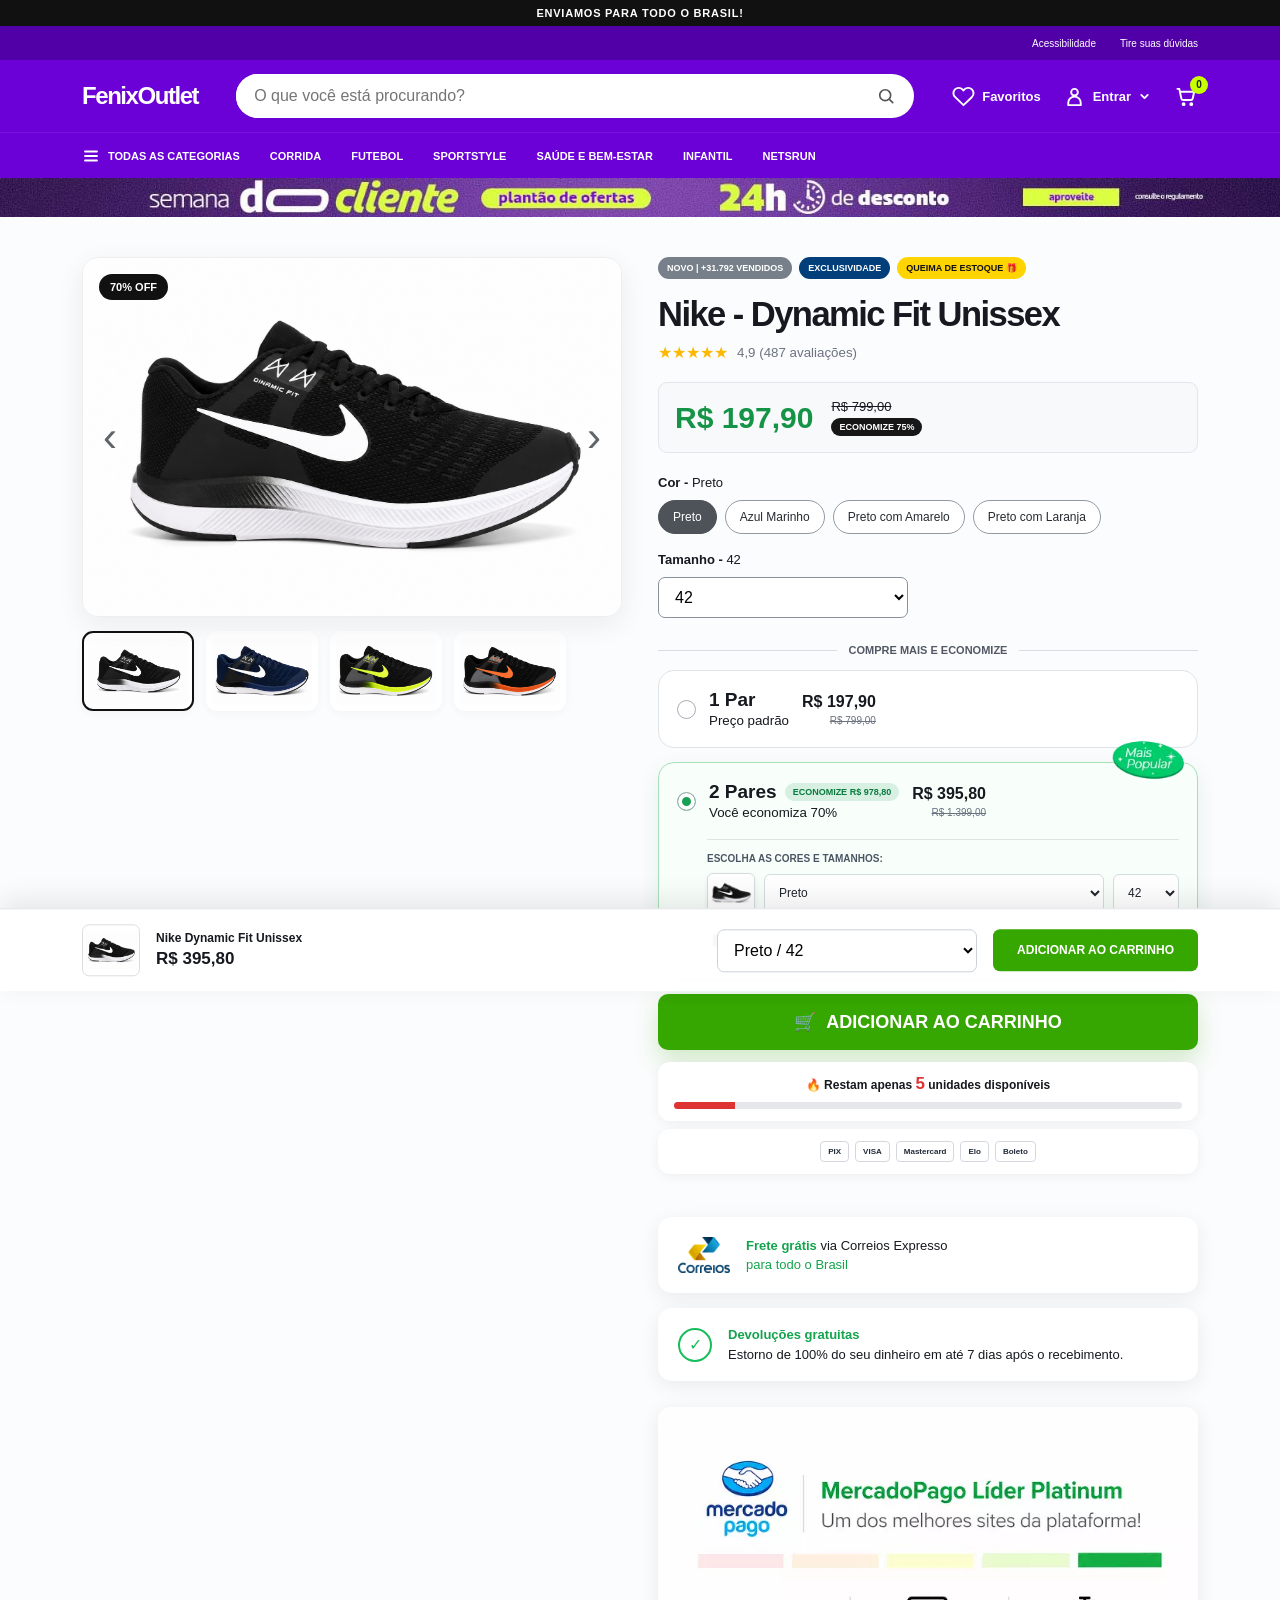
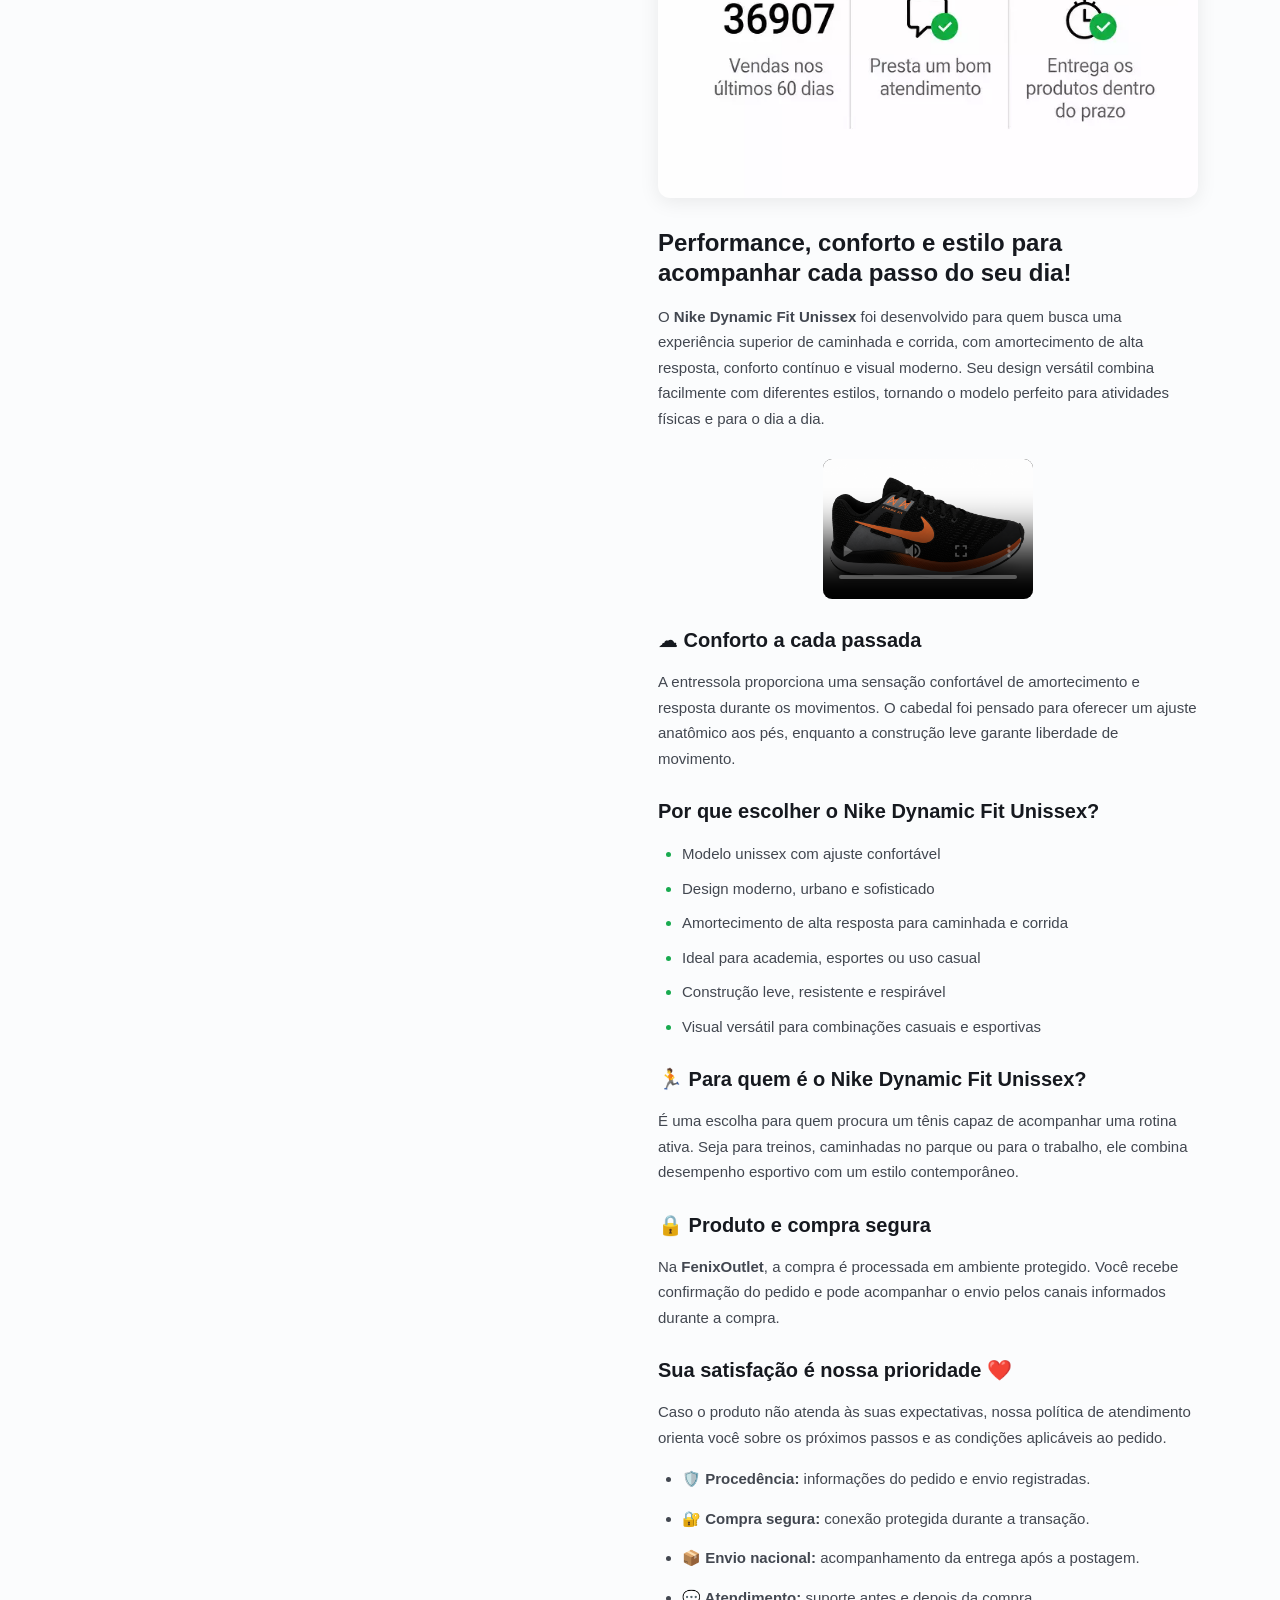
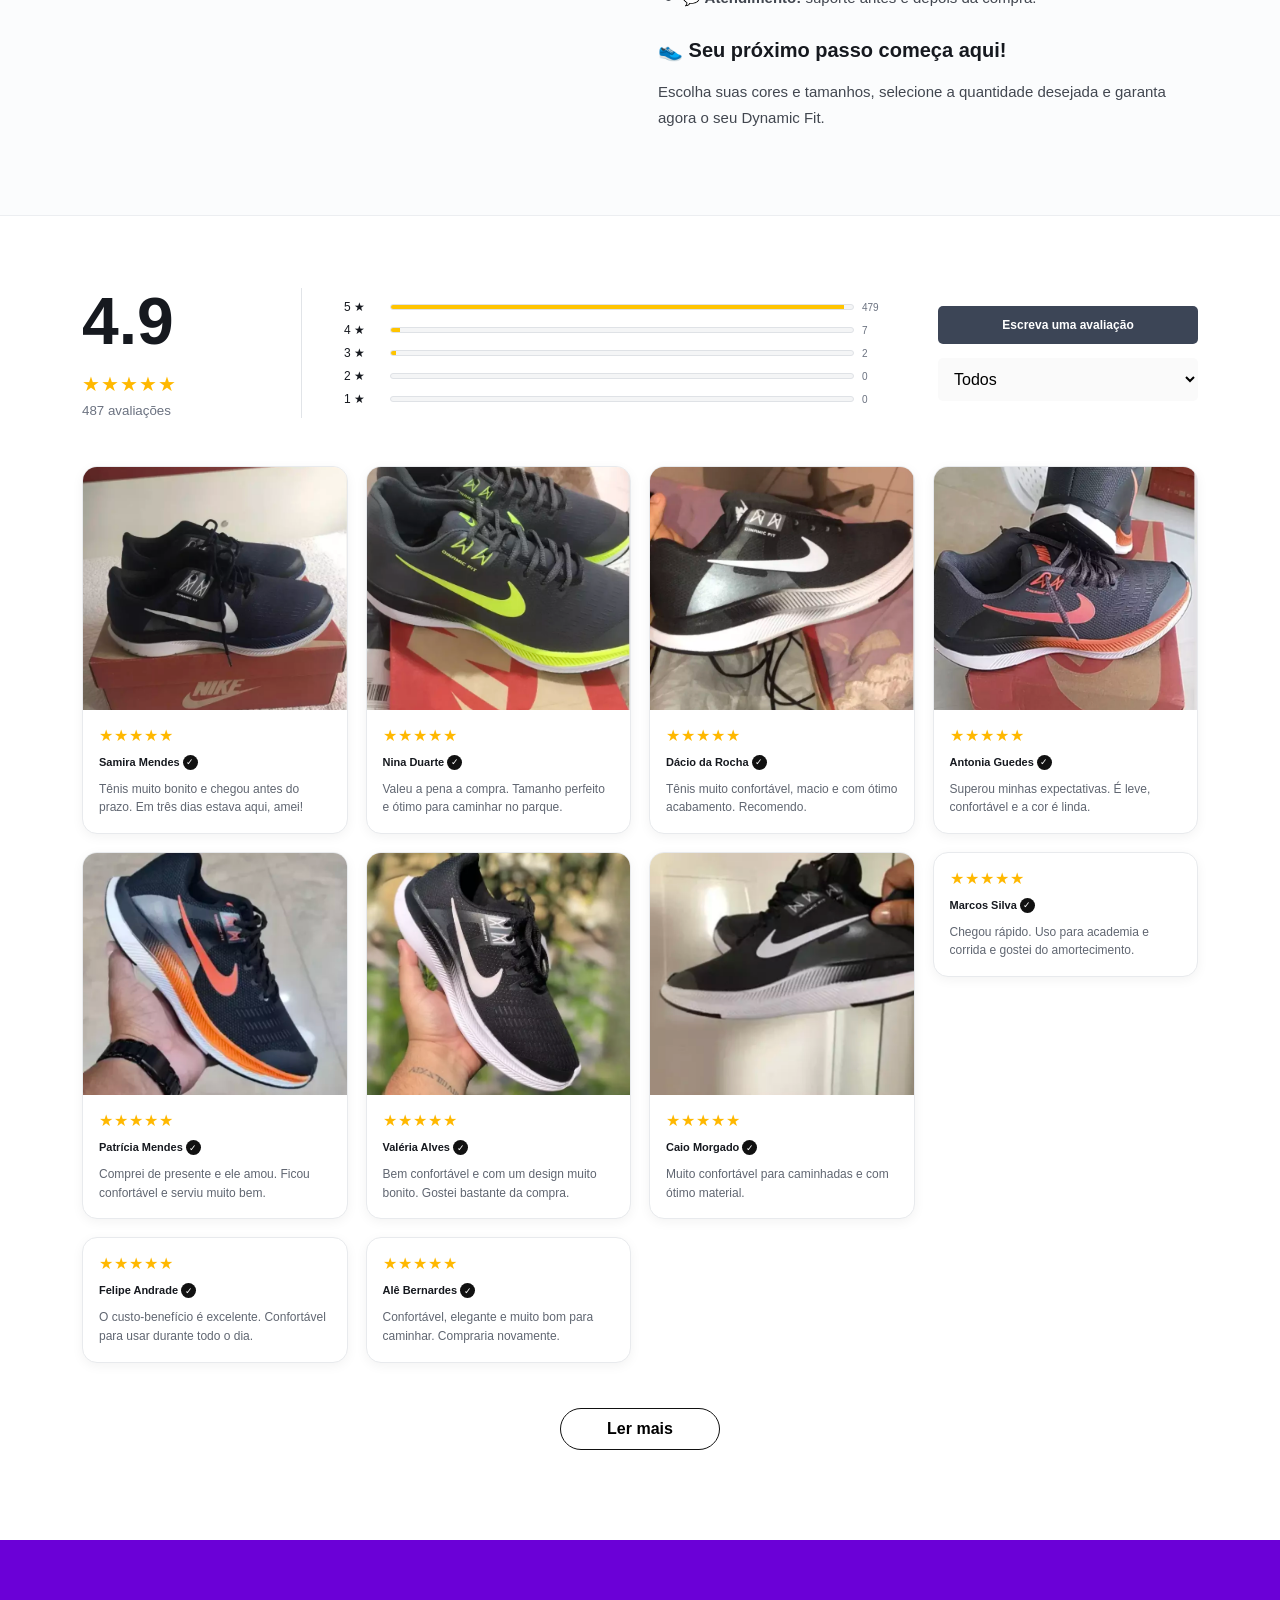
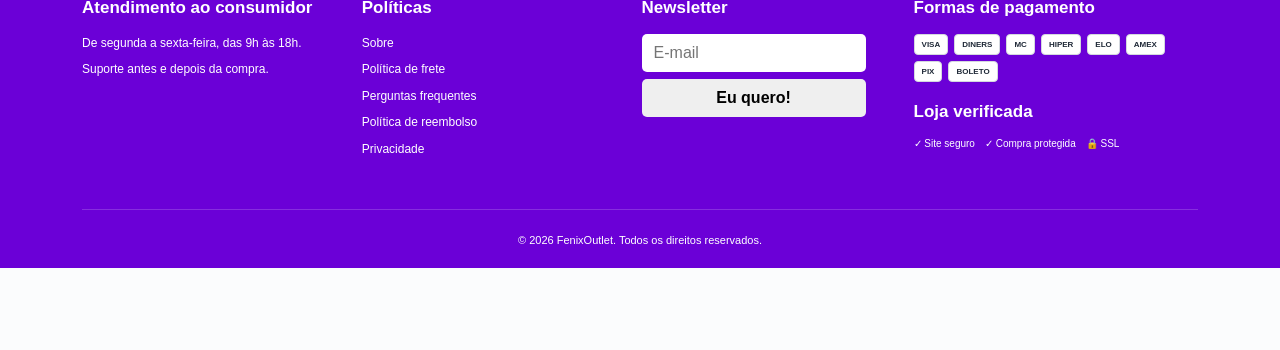
==== fenix-outlet/index.html @ 4d1014e6 "Add files via upload" ====
<!DOCTYPE html>
<html lang="pt-BR"><head><meta charset="utf-8"/><meta content="width=device-width, initial-scale=1" name="viewport"/><meta content="Nike Dynamic Fit Unissex com frete grátis para todo o Brasil." name="description"/><meta content="#101010" name="theme-color"/><link href="assets/images/favicon.webp" rel="icon"/><title>Nike Dynamic Fit Unissex | FenixOutlet</title><link href="_astro/index.CH89DtQC.css" rel="stylesheet"/><style>a[aria-disabled="true"] { cursor: default; }</style></head><body><div data-store="" id="inicio"><header class="store-header"><div class="announcement">Enviamos para todo o Brasil!</div><div class="utility-bar"><div class="shell"><a data-header-utility-link="" href="#inicio">Acessibilidade</a><a data-header-utility-link="" href="#inicio">Tire suas dúvidas</a></div></div><div class="header-main shell"><a aria-label="FenixOutlet — início" class="brand" href="#inicio">FenixOutlet</a><label aria-label="Buscar produtos" class="search"><input placeholder="O que você está procurando?" type="search"/><svg aria-hidden="true" viewbox="0 0 24 24"><circle cx="11" cy="11" r="6.5"></circle><path d="m16 16 4 4"></path></svg></label><div aria-label="Conta, favoritos e carrinho" class="header-actions"><a aria-label="Favoritos" class="header-action" data-header-action="" href="#inicio"><svg aria-hidden="true" data-header-icon="heart" viewbox="0 0 24 24"><path d="M20.8 4.6a5.5 5.5 0 0 0-7.8 0L12 5.7l-1.1-1.1a5.5 5.5 0 0 0-7.8 7.8l1.1 1.1L12 21l7.8-7.5 1.1-1.1a5.5 5.5 0 0 0-.1-7.8Z"></path></svg><span class="header-action-label">Favoritos</span></a><a aria-label="Entrar na conta" class="header-action" data-header-action="" href="#inicio"><svg aria-hidden="true" data-header-icon="account" viewbox="0 0 24 24"><circle cx="12" cy="7.5" r="3.5"></circle><path d="M5.5 21v-2.4a6.5 6.5 0 0 1 13 0V21Z"></path></svg><span class="header-action-label">Entrar</span><svg aria-hidden="true" class="account-chevron" viewbox="0 0 16 16"><path d="m4 6 4 4 4-4"></path></svg></a><a aria-label="Carrinho, nenhum item" class="header-action cart-action" data-header-action="" href="#inicio"><svg aria-hidden="true" data-header-icon="cart" viewbox="0 0 24 24"><path d="M2.5 4h2l2.1 10.1a2 2 0 0 0 2 1.6h7.9a2 2 0 0 0 2-1.6L20 7H5.2"></path><circle cx="9" cy="20" r="1"></circle><circle cx="17" cy="20" r="1"></circle></svg><span aria-hidden="true" class="cart-count">0</span></a></div></div><nav aria-label="Categorias" class="category-nav"><div class="shell"><a class="all-categories" data-category-link="" href="#inicio"><svg aria-hidden="true" data-header-icon="menu" viewbox="0 0 24 24"><path d="M4 6h16M4 12h16M4 18h16"></path></svg><span>Todas as categorias</span></a><a data-category-link="" href="#inicio">Corrida</a><a data-category-link="" href="#inicio">Futebol</a><a data-category-link="" href="#inicio">Sportstyle</a><a data-category-link="" href="#inicio">Saúde e bem-estar</a><a data-category-link="" href="#inicio">Infantil</a><a data-category-link="" href="#inicio">Netsrun</a></div></nav></header><picture class="hero-banner"><source media="(max-width: 640px)" srcset="assets/images/header-mob.jpg"/><img alt="Semana do cliente com ofertas especiais" src="assets/images/header.jpg"/></picture><main><section aria-label="Produto e compra" class="product-shell shell"><section aria-label="Galeria do produto" class="gallery" data-sticky-gallery=""><div class="gallery-stage"><span class="gallery-badge">70% OFF</span><button aria-label="Imagem anterior" class="gallery-arrow gallery-arrow-prev" data-gallery-prev="" type="button">‹</button><img alt="Tênis Nike Dynamic Fit, cor Preto" data-main-image="" src="assets/images/image_3.webp"/><button aria-label="Próxima imagem" class="gallery-arrow gallery-arrow-next" data-gallery-next="" type="button">›</button></div><div aria-label="Escolha a cor pela imagem" class="thumbnails"><button aria-label="Ver Preto" aria-pressed="true" class="is-active" data-color="Preto" data-image="assets/images/image_3.webp" type="button"><img alt="Tênis na cor Preto" src="assets/images/image_3.webp"/></button><button aria-label="Ver Azul Marinho" aria-pressed="false" data-color="Azul Marinho" data-image="assets/images/image_4.webp" type="button"><img alt="Tênis na cor Azul Marinho" src="assets/images/image_4.webp"/></button><button aria-label="Ver Preto com Amarelo" aria-pressed="false" data-color="Preto com Amarelo" data-image="assets/images/image_7.webp" type="button"><img alt="Tênis na cor Preto com Amarelo" src="assets/images/image_7.webp"/></button><button aria-label="Ver Preto com Laranja" aria-pressed="false" data-color="Preto com Laranja" data-image="assets/images/image_8.webp" type="button"><img alt="Tênis na cor Preto com Laranja" src="assets/images/image_8.webp"/></button></div></section><div class="product-info product-flow"><div class="badges"><span class="pill">Novo | +31.792 vendidos</span><span class="pill dark">Exclusividade</span><span class="pill sale">Queima de estoque 🎁</span></div><h1>Nike - Dynamic Fit Unissex</h1><div class="rating"><span aria-label="5 estrelas">★★★★★</span><small>4,9 (487 avaliações)</small></div><div class="price-panel"><strong>R$ 197,90</strong><div><del>R$ 799,00</del><small>ECONOMIZE 75%</small></div></div><section aria-label="Opções principais do produto" class="product-options"><div class="option-block"><p><strong>Cor - </strong><span data-selected-color="">Preto</span></p><div aria-label="Escolha a cor" class="color-options"><button aria-pressed="true" class="is-active" data-color="Preto" data-global-color="" data-image="assets/images/image_3.webp" type="button">Preto</button><button aria-pressed="false" data-color="Azul Marinho" data-global-color="" data-image="assets/images/image_4.webp" type="button">Azul Marinho</button><button aria-pressed="false" data-color="Preto com Amarelo" data-global-color="" data-image="assets/images/image_7.webp" type="button">Preto com Amarelo</button><button aria-pressed="false" data-color="Preto com Laranja" data-global-color="" data-image="assets/images/image_8.webp" type="button">Preto com Laranja</button></div></div><div class="option-block size-block"><label for="global-size"><strong>Tamanho - </strong><span data-selected-size="">42</span></label><select aria-label="Tamanho principal" data-global-size="" id="global-size"><option data-size="34" value="34">34</option><option data-size="35" value="35">35</option><option data-size="36" value="36">36</option><option data-size="37" value="37">37</option><option data-size="38" value="38">38</option><option data-size="39" value="39">39</option><option data-size="40" value="40">40</option><option data-size="41" value="41">41</option><option data-size="42" selected="" value="42">42</option><option data-size="43" value="43">43</option></select></div></section><section aria-labelledby="offers-title" class="offers"><h2 id="offers-title"><span>Compre mais e economize</span></h2><article class="offer-card" data-offer-card="1"><button aria-expanded="false" aria-pressed="false" class="offer-select" data-offer-quantity="1" data-offer-select="1" type="button"><span aria-hidden="true" class="offer-radio"></span><span class="offer-copy"><span class="offer-title-line"><strong>1 Par</strong></span><small>Preço padrão</small></span><span class="offer-price"><strong>R$ 197,90</strong><del>R$ 799,00</del></span></button><div class="offer-options" data-offer-options="" hidden=""><div class="offer-item" data-offer-item="0" data-offer-item-quantity="1"><img alt="Tênis Preto, par 1" data-offer-item-image="" src="assets/images/image_3.webp"/><label class="sr-only" for="offer-1-color-0">Cor do par 1</label><select aria-label="Cor do par 1" data-item-index="0" data-item-offer-quantity="1" data-offer-color="" id="offer-1-color-0"><option data-image="assets/images/image_3.webp" selected="" value="Preto">Preto</option><option data-image="assets/images/image_4.webp" value="Azul Marinho">Azul Marinho</option><option data-image="assets/images/image_7.webp" value="Preto com Amarelo">Preto com Amarelo</option><option data-image="assets/images/image_8.webp" value="Preto com Laranja">Preto com Laranja</option></select><label class="sr-only" for="offer-1-size-0">Tamanho do par 1</label><select aria-label="Tamanho do par 1" data-item-index="0" data-item-offer-quantity="1" data-offer-size="" id="offer-1-size-0"><option data-size="34" value="34">34</option><option data-size="35" value="35">35</option><option data-size="36" value="36">36</option><option data-size="37" value="37">37</option><option data-size="38" value="38">38</option><option data-size="39" value="39">39</option><option data-size="40" value="40">40</option><option data-size="41" value="41">41</option><option data-size="42" selected="" value="42">42</option><option data-size="43" value="43">43</option></select></div></div></article><article class="offer-card is-active" data-offer-card="2"><img alt="Mais popular" class="offer-seal" src="assets/images/selo.webp"/><button aria-expanded="true" aria-pressed="true" class="offer-select" data-offer-quantity="2" data-offer-select="2" type="button"><span aria-hidden="true" class="offer-radio"></span><span class="offer-copy"><span class="offer-title-line"><strong>2 Pares</strong><small class="saving-badge">Economize R$ 978,80</small></span><small>Você economiza 70%</small></span><span class="offer-price"><strong>R$ 395,80</strong><del>R$ 1.399,00</del></span></button><div class="offer-options" data-offer-options=""><p>Escolha as cores e tamanhos:</p><div class="offer-item" data-offer-item="0" data-offer-item-quantity="2"><img alt="Tênis Preto, par 1" data-offer-item-image="" src="assets/images/image_3.webp"/><label class="sr-only" for="offer-2-color-0">Cor do par 1</label><select aria-label="Cor do par 1" data-item-index="0" data-item-offer-quantity="2" data-offer-color="" id="offer-2-color-0"><option data-image="assets/images/image_3.webp" selected="" value="Preto">Preto</option><option data-image="assets/images/image_4.webp" value="Azul Marinho">Azul Marinho</option><option data-image="assets/images/image_7.webp" value="Preto com Amarelo">Preto com Amarelo</option><option data-image="assets/images/image_8.webp" value="Preto com Laranja">Preto com Laranja</option></select><label class="sr-only" for="offer-2-size-0">Tamanho do par 1</label><select aria-label="Tamanho do par 1" data-item-index="0" data-item-offer-quantity="2" data-offer-size="" id="offer-2-size-0"><option data-size="34" value="34">34</option><option data-size="35" value="35">35</option><option data-size="36" value="36">36</option><option data-size="37" value="37">37</option><option data-size="38" value="38">38</option><option data-size="39" value="39">39</option><option data-size="40" value="40">40</option><option data-size="41" value="41">41</option><option data-size="42" selected="" value="42">42</option><option data-size="43" value="43">43</option></select></div><div class="offer-item" data-offer-item="1" data-offer-item-quantity="2"><img alt="Tênis Preto, par 2" data-offer-item-image="" src="assets/images/image_3.webp"/><label class="sr-only" for="offer-2-color-1">Cor do par 2</label><select aria-label="Cor do par 2" data-item-index="1" data-item-offer-quantity="2" data-offer-color="" id="offer-2-color-1"><option data-image="assets/images/image_3.webp" selected="" value="Preto">Preto</option><option data-image="assets/images/image_4.webp" value="Azul Marinho">Azul Marinho</option><option data-image="assets/images/image_7.webp" value="Preto com Amarelo">Preto com Amarelo</option><option data-image="assets/images/image_8.webp" value="Preto com Laranja">Preto com Laranja</option></select><label class="sr-only" for="offer-2-size-1">Tamanho do par 2</label><select aria-label="Tamanho do par 2" data-item-index="1" data-item-offer-quantity="2" data-offer-size="" id="offer-2-size-1"><option data-size="34" value="34">34</option><option data-size="35" value="35">35</option><option data-size="36" value="36">36</option><option data-size="37" value="37">37</option><option data-size="38" value="38">38</option><option data-size="39" value="39">39</option><option data-size="40" value="40">40</option><option data-size="41" value="41">41</option><option data-size="42" selected="" value="42">42</option><option data-size="43" value="43">43</option></select></div></div></article></section><a class="purchase-cta" data-purchase-cta="" href="https://pagamentosprotegidos.com/checkout/214722020:1"><span aria-hidden="true">🛒</span> Adicionar ao carrinho</a><div class="urgency" role="status"><p>🔥 <strong>Restam apenas <span>5</span> unidades disponíveis</strong></p><div class="urgency-track"><span></span></div></div><div aria-label="Formas de pagamento" class="payment-row"><span>PIX</span><span>VISA</span><span>Mastercard</span><span>Elo</span><span>Boleto</span></div><section aria-label="Detalhes e garantias do produto" class="product-story" data-product-story=""><div class="trust-card shipping-card"><img alt="Correios" src="assets/images/correios.png"/><p><strong>Frete grátis</strong> via Correios Expresso<br/><span>para todo o Brasil</span></p></div><div class="trust-card"><span aria-hidden="true" class="trust-icon">✓</span><p><strong>Devoluções gratuitas</strong><br/>Estorno de 100% do seu dinheiro em até 7 dias após o recebimento.</p></div><img alt="MercadoPago Líder Platinum" class="marketplace-proof" src="assets/images/mercado.webp"/><div class="story-copy"><h2>Performance, conforto e estilo para acompanhar cada passo do seu dia!</h2><p>O <strong>Nike Dynamic Fit Unissex</strong> foi desenvolvido para quem busca uma experiência superior de caminhada e corrida, com amortecimento de alta resposta, conforto contínuo e visual moderno. Seu design versátil combina facilmente com diferentes estilos, tornando o modelo perfeito para atividades físicas e para o dia a dia.</p><video controls="" poster="assets/images/image_8.webp" preload="metadata"><source src="assets/video/product.mp4" type="video/mp4"/>Seu navegador não suporta vídeo.</video><h3>☁ Conforto a cada passada</h3><p>A entressola proporciona uma sensação confortável de amortecimento e resposta durante os movimentos. O cabedal foi pensado para oferecer um ajuste anatômico aos pés, enquanto a construção leve garante liberdade de movimento.</p><h3>Por que escolher o Nike Dynamic Fit Unissex?</h3><ul class="feature-list"><li>Modelo unissex com ajuste confortável</li><li>Design moderno, urbano e sofisticado</li><li>Amortecimento de alta resposta para caminhada e corrida</li><li>Ideal para academia, esportes ou uso casual</li><li>Construção leve, resistente e respirável</li><li>Visual versátil para combinações casuais e esportivas</li></ul><h3>🏃 Para quem é o Nike Dynamic Fit Unissex?</h3><p>É uma escolha para quem procura um tênis capaz de acompanhar uma rotina ativa. Seja para treinos, caminhadas no parque ou para o trabalho, ele combina desempenho esportivo com um estilo contemporâneo.</p><h3>🔒 Produto e compra segura</h3><p>Na <strong>FenixOutlet</strong>, a compra é processada em ambiente protegido. Você recebe confirmação do pedido e pode acompanhar o envio pelos canais informados durante a compra.</p><h3>Sua satisfação é nossa prioridade ❤️</h3><p>Caso o produto não atenda às suas expectativas, nossa política de atendimento orienta você sobre os próximos passos e as condições aplicáveis ao pedido.</p><ul class="assurance-list"><li><strong>🛡️ Procedência:</strong> informações do pedido e envio registradas.</li><li><strong>🔐 Compra segura:</strong> conexão protegida durante a transação.</li><li><strong>📦 Envio nacional:</strong> acompanhamento da entrega após a postagem.</li><li><strong>💬 Atendimento:</strong> suporte antes e depois da compra.</li></ul><h3>👟 Seu próximo passo começa aqui!</h3><p>Escolha suas cores e tamanhos, selecione a quantidade desejada e garanta agora o seu Dynamic Fit.</p></div></section></div></section><section aria-labelledby="reviews-title" class="reviews-section" data-review-gallery=""><div class="shell"><div class="rating-summary" data-rating-summary=""><div class="rating-score"><strong>4.9</strong><span aria-label="5 estrelas">★★★★★</span><small>487 avaliações</small></div><div aria-label="Distribuição das avaliações" class="rating-distribution" data-rating-distribution=""><div><span>5 ★</span><i><b style="width: 98%"></b></i><small>479</small></div><div><span>4 ★</span><i><b style="width: 2%"></b></i><small>7</small></div><div><span>3 ★</span><i><b style="width: 1%"></b></i><small>2</small></div><div><span>2 ★</span><i><b style="width: 0%"></b></i><small>0</small></div><div><span>1 ★</span><i><b style="width: 0%"></b></i><small>0</small></div></div><div class="review-actions"><button type="button">Escreva uma avaliação</button><select aria-label="Filtrar avaliações"><option>Todos</option><option>Com fotos</option><option>Mais recentes</option></select></div></div><h2 class="sr-only" id="reviews-title">Avaliações de clientes</h2><div class="review-grid"><article class="review-card" data-review-card=""><img alt="Foto da avaliação de Samira Mendes" loading="eager" src="assets/images/reviews/image_27.webp"/><div class="review-body"><span aria-label="5 estrelas" class="review-stars">★★★★★</span><strong>Samira Mendes <span class="verified" title="Compra verificada">✓</span></strong><p>Tênis muito bonito e chegou antes do prazo. Em três dias estava aqui, amei!</p></div></article><article class="review-card" data-review-card=""><img alt="Foto da avaliação de Nina Duarte" loading="eager" src="assets/images/reviews/image_28.webp"/><div class="review-body"><span aria-label="5 estrelas" class="review-stars">★★★★★</span><strong>Nina Duarte <span class="verified" title="Compra verificada">✓</span></strong><p>Valeu a pena a compra. Tamanho perfeito e ótimo para caminhar no parque.</p></div></article><article class="review-card" data-review-card=""><img alt="Foto da avaliação de Dácio da Rocha" loading="eager" src="assets/images/reviews/image_29.webp"/><div class="review-body"><span aria-label="5 estrelas" class="review-stars">★★★★★</span><strong>Dácio da Rocha <span class="verified" title="Compra verificada">✓</span></strong><p>Tênis muito confortável, macio e com ótimo acabamento. Recomendo.</p></div></article><article class="review-card" data-review-card=""><img alt="Foto da avaliação de Antonia Guedes" loading="eager" src="assets/images/reviews/image_30.webp"/><div class="review-body"><span aria-label="5 estrelas" class="review-stars">★★★★★</span><strong>Antonia Guedes <span class="verified" title="Compra verificada">✓</span></strong><p>Superou minhas expectativas. É leve, confortável e a cor é linda.</p></div></article><article class="review-card" data-review-card=""><img alt="Foto da avaliação de Patrícia Mendes" loading="lazy" src="assets/images/reviews/image_31.webp"/><div class="review-body"><span aria-label="5 estrelas" class="review-stars">★★★★★</span><strong>Patrícia Mendes <span class="verified" title="Compra verificada">✓</span></strong><p>Comprei de presente e ele amou. Ficou confortável e serviu muito bem.</p></div></article><article class="review-card" data-review-card=""><img alt="Foto da avaliação de Valéria Alves" loading="lazy" src="assets/images/reviews/image_32.webp"/><div class="review-body"><span aria-label="5 estrelas" class="review-stars">★★★★★</span><strong>Valéria Alves <span class="verified" title="Compra verificada">✓</span></strong><p>Bem confortável e com um design muito bonito. Gostei bastante da compra.</p></div></article><article class="review-card" data-review-card=""><img alt="Foto da avaliação de Caio Morgado" loading="lazy" src="assets/images/reviews/image_33.webp"/><div class="review-body"><span aria-label="5 estrelas" class="review-stars">★★★★★</span><strong>Caio Morgado <span class="verified" title="Compra verificada">✓</span></strong><p>Muito confortável para caminhadas e com ótimo material.</p></div></article><article class="review-card" data-review-card=""><div class="review-body"><span aria-label="5 estrelas" class="review-stars">★★★★★</span><strong>Marcos Silva <span class="verified" title="Compra verificada">✓</span></strong><p>Chegou rápido. Uso para academia e corrida e gostei do amortecimento.</p></div></article><article class="review-card" data-review-card=""><div class="review-body"><span aria-label="5 estrelas" class="review-stars">★★★★★</span><strong>Felipe Andrade <span class="verified" title="Compra verificada">✓</span></strong><p>O custo-benefício é excelente. Confortável para usar durante todo o dia.</p></div></article><article class="review-card" data-review-card=""><div class="review-body"><span aria-label="5 estrelas" class="review-stars">★★★★★</span><strong>Alê Bernardes <span class="verified" title="Compra verificada">✓</span></strong><p>Confortável, elegante e muito bom para caminhar. Compraria novamente.</p></div></article></div><div class="load-more"><button data-load-more-reviews="" type="button">Ler mais</button></div></div></section></main><footer class="store-footer"><div class="shell footer-grid"><div><strong>Atendimento ao consumidor</strong><p>De segunda a sexta-feira, das 9h às 18h.</p><p>Suporte antes e depois da compra.</p></div><div><strong>Políticas</strong><p>Sobre</p><p>Política de frete</p><p>Perguntas frequentes</p><p>Política de reembolso</p><p>Privacidade</p></div><div><strong>Newsletter</strong><form class="newsletter" data-newsletter-form="" data-success-label="E-mail válido!" data-success-message="Formato de e-mail válido."><label class="sr-only" for="newsletter-email">E-mail</label><input aria-describedby="newsletter-status" autocomplete="email" id="newsletter-email" inputmode="email" name="email" placeholder="E-mail" required="" type="email"/><button data-newsletter-submit="" type="submit">Eu quero!</button><span aria-live="polite" class="newsletter-status" data-newsletter-status="" id="newsletter-status"></span></form></div><div><strong>Formas de pagamento</strong><div aria-label="Formas de pagamento" class="footer-payments"><span>VISA</span><span>DINERS</span><span>MC</span><span>HIPER</span><span>ELO</span><span>AMEX</span><span>PIX</span><span>BOLETO</span></div><strong class="verified-title">Loja verificada</strong><div class="verification-badges"><span>✓ Site seguro</span><span>✓ Compra protegida</span><span>🔒 SSL</span></div></div></div><div class="footer-bottom shell">© 2026 FenixOutlet. Todos os direitos reservados.</div></footer><script type="module">var e=document.querySelector(`[data-newsletter-form]`);e?.addEventListener(`submit`,e=>{e.preventDefault();let t=e.currentTarget;if(!(t instanceof HTMLFormElement))return;if(!t.checkValidity()){t.reportValidity();return}let n=t.querySelector(`#newsletter-email`),r=t.querySelector(`[data-newsletter-submit]`),i=t.querySelector(`[data-newsletter-status]`);n instanceof HTMLInputElement&&r instanceof HTMLButtonElement&&i instanceof HTMLElement&&(r.textContent=t.dataset.successLabel??`E-mail válido!`,r.classList.add(`is-success`),i.textContent=t.dataset.successMessage??`Formato de e-mail válido.`)}),e?.querySelector(`#newsletter-email`)?.addEventListener(`input`,()=>{let t=e.querySelector(`[data-newsletter-submit]`),n=e.querySelector(`[data-newsletter-status]`);t instanceof HTMLButtonElement&&(t.textContent=`Eu quero!`,t.classList.remove(`is-success`)),n instanceof HTMLElement&&(n.textContent=``)});</script><aside aria-hidden="true" aria-label="Compra rápida" class="sticky-buy" data-sticky-buy="" inert=""><div class="sticky-inner shell"><img alt="Nike Dynamic Fit, cor Preto" data-sticky-image="" src="assets/images/image_3.webp"/><div class="sticky-copy"><strong>Nike Dynamic Fit Unissex</strong><span data-sticky-price="">R$ 395,80</span></div><select aria-label="Cor e tamanho para compra rápida" class="sticky-select" data-sticky-combination=""><option value="Preto|34">Preto / 34</option><option value="Preto|35">Preto / 35</option><option value="Preto|36">Preto / 36</option><option value="Preto|37">Preto / 37</option><option value="Preto|38">Preto / 38</option><option value="Preto|39">Preto / 39</option><option value="Preto|40">Preto / 40</option><option value="Preto|41">Preto / 41</option><option selected="" value="Preto|42">Preto / 42</option><option value="Preto|43">Preto / 43</option><option value="Azul Marinho|34">Azul Marinho / 34</option><option value="Azul Marinho|35">Azul Marinho / 35</option><option value="Azul Marinho|36">Azul Marinho / 36</option><option value="Azul Marinho|37">Azul Marinho / 37</option><option value="Azul Marinho|38">Azul Marinho / 38</option><option value="Azul Marinho|39">Azul Marinho / 39</option><option value="Azul Marinho|40">Azul Marinho / 40</option><option value="Azul Marinho|41">Azul Marinho / 41</option><option value="Azul Marinho|42">Azul Marinho / 42</option><option value="Azul Marinho|43">Azul Marinho / 43</option><option value="Preto com Amarelo|34">Preto com Amarelo / 34</option><option value="Preto com Amarelo|35">Preto com Amarelo / 35</option><option value="Preto com Amarelo|36">Preto com Amarelo / 36</option><option value="Preto com Amarelo|37">Preto com Amarelo / 37</option><option value="Preto com Amarelo|38">Preto com Amarelo / 38</option><option value="Preto com Amarelo|39">Preto com Amarelo / 39</option><option value="Preto com Amarelo|40">Preto com Amarelo / 40</option><option value="Preto com Amarelo|41">Preto com Amarelo / 41</option><option value="Preto com Amarelo|42">Preto com Amarelo / 42</option><option value="Preto com Amarelo|43">Preto com Amarelo / 43</option><option value="Preto com Laranja|34">Preto com Laranja / 34</option><option value="Preto com Laranja|35">Preto com Laranja / 35</option><option value="Preto com Laranja|36">Preto com Laranja / 36</option><option value="Preto com Laranja|37">Preto com Laranja / 37</option><option value="Preto com Laranja|38">Preto com Laranja / 38</option><option value="Preto com Laranja|39">Preto com Laranja / 39</option><option value="Preto com Laranja|40">Preto com Laranja / 40</option><option value="Preto com Laranja|41">Preto com Laranja / 41</option><option value="Preto com Laranja|42">Preto com Laranja / 42</option><option value="Preto com Laranja|43">Preto com Laranja / 43</option></select><a class="sticky-cta" data-sticky-purchase-cta="" href="https://pagamentosprotegidos.com/checkout/214722020:1">Adicionar ao carrinho</a></div></aside></div><script src="_astro/index.astro_astro_type_script_index_0_lang.Cht8ASc1.js" type="module"></script></body></html>
---- fenix-outlet/_astro/index.CH89DtQC.css ----
:root{--ink:#16191f;--muted:#6b7280;--line:#e3e6ea;--green:#36a600;--green-dark:#2d8e00;--purple:#6b00d7;--purple-dark:#5100a8;--soft:#f8f9fa;--yellow:#ffb800;color:var(--ink);font-synthesis:none;background:#fff;font-family:Montserrat,Arial,sans-serif}*{box-sizing:border-box}html{scroll-behavior:smooth}body{background:#fbfcfd;margin:0;padding-bottom:82px}button,input,select{font:inherit}button,a{-webkit-tap-highlight-color:transparent}.shell{width:min(1116px,100% - 32px);margin-inline:auto}.announcement{color:#fff;text-align:center;text-transform:uppercase;letter-spacing:.07em;background:#111;padding:7px 16px;font-size:11px;font-weight:800}.utility-bar{background:var(--purple-dark);color:#fff;font-size:10px}.utility-bar .shell{justify-content:flex-end;align-items:center;gap:24px;min-height:34px;display:flex}.utility-bar a{color:inherit;text-decoration:none;transition:opacity .18s}.utility-bar a:hover{opacity:.78;text-underline-offset:3px;text-decoration:underline}.store-header{background:var(--purple);color:#fff}.header-main{align-items:center;gap:38px;min-height:72px;display:flex}.brand,.footer-brand{color:#fff;letter-spacing:-.06em;font-size:24px;font-weight:800;text-decoration:none}.search{color:#555;background:#fff;border-radius:99px;flex:1;align-items:center;display:flex;overflow:hidden}.search input{border:0;outline:0;width:100%;padding:13px 18px}.search svg{fill:none;stroke:currentColor;stroke-linecap:round;stroke-width:2px;width:22px;height:22px;margin:0 18px}.header-actions{white-space:nowrap;align-items:center;gap:22px;font-size:13px;font-weight:800;display:flex}.header-action{color:#fff;align-items:center;gap:7px;text-decoration:none;transition:opacity .18s,transform .18s;display:inline-flex;position:relative}.header-action:hover{opacity:.82;transform:translateY(-1px)}.header-action>svg{fill:none;stroke:currentColor;stroke-linecap:round;stroke-linejoin:round;stroke-width:2px;width:23px;height:23px}.header-action .account-chevron{stroke-width:2.2px;width:13px;height:13px}.cart-action{margin-left:2px}.cart-count{color:#242424;background:#c6ff00;border-radius:99px;place-items:center;min-width:18px;height:18px;padding:0 4px;font-size:10px;font-weight:900;line-height:1;display:grid;position:absolute;top:-9px;right:-10px}.category-nav{color:#fff;background:var(--purple);border-top:1px solid #ffffff17}.category-nav .shell{text-transform:uppercase;align-items:center;gap:30px;min-height:45px;font-size:11px;font-weight:800;display:flex}.category-nav a{min-height:45px;color:inherit;align-items:center;text-decoration:none;transition:opacity .18s;display:inline-flex}.category-nav a:hover{opacity:.75}.all-categories{gap:8px}.all-categories svg{fill:none;stroke:currentColor;stroke-linecap:round;stroke-width:2.4px;width:18px;height:18px}.hero-banner{background:#23103f;display:block}.hero-banner img{width:100%;height:auto;display:block}.product-shell{grid-template-columns:minmax(0,1fr) minmax(0,1fr);align-items:start;gap:36px;padding-block:40px 70px;display:grid}.gallery{align-self:start;min-width:0;position:sticky;top:24px}.gallery-stage{aspect-ratio:3/2;background:#fff;border:1px solid #eceef0;border-radius:16px;place-items:center;display:grid;position:relative;overflow:hidden;box-shadow:0 8px 28px #16191f12}.gallery-stage>img{object-fit:contain;width:100%;height:100%;transition:opacity .18s}.gallery-badge{z-index:2;color:#fff;background:#111;border-radius:99px;padding:7px 11px;font-size:11px;font-weight:800;position:absolute;top:16px;left:16px}.gallery-arrow{z-index:3;color:#60646b;cursor:pointer;background:0 0;border:0;width:42px;height:54px;font-size:42px;line-height:1;position:absolute;top:50%;transform:translateY(-50%)}.gallery-arrow:hover{color:#111}.gallery-arrow-prev{left:6px}.gallery-arrow-next{right:6px}.thumbnails{grid-template-columns:repeat(4,112px);gap:12px;margin-top:14px;display:grid}.thumbnails button{cursor:pointer;background:#fff;border:2px solid #0000;border-radius:11px;height:80px;padding:4px;overflow:hidden;box-shadow:0 2px 10px #0000000a}.thumbnails button.is-active{border-color:#111}.thumbnails img{object-fit:contain;border-radius:7px;width:100%;height:100%;display:block}.product-info{min-width:0}.badges{flex-wrap:wrap;gap:7px;display:flex}.pill{color:#fff;text-transform:uppercase;background:#77808a;border-radius:99px;padding:6px 9px;font-size:9px;font-weight:800}.pill.dark{background:#003f7a}.pill.sale{color:#111;background:#ffd400}.product-info h1{letter-spacing:-.045em;margin:16px 0 9px;font-size:clamp(28px,2.7vw,36px);line-height:1.12}.rating{color:var(--yellow);align-items:center;gap:9px;font-weight:800;display:flex}.rating small{color:var(--muted);font-weight:500}.price-panel{border:1px solid var(--line);background:var(--soft);border-radius:9px;align-items:center;gap:18px;margin:20px 0 22px;padding:16px;display:flex}.price-panel strong{color:#159447;font-size:30px}.price-panel div{flex-direction:column;align-items:flex-start;gap:4px;display:flex}.price-panel del{font-size:13px}.price-panel small{color:#fff;background:#171717;border-radius:99px;padding:4px 8px;font-size:9px;font-weight:800}.option-block{margin:18px 0}.option-block p,.option-block label{margin:0 0 10px;font-size:13px;display:block}.color-options{flex-wrap:wrap;gap:8px;display:flex}.color-options button{color:#262a31;cursor:pointer;background:#fff;border:1px solid #9299a2;border-radius:99px;padding:9px 14px;font-size:12px}.color-options button:hover{transform:translateY(-1px)}.color-options button.is-active{color:#fff;background:#4e535a;border-color:#4e535a}.size-block select{background:#fff;border:1px solid #89919b;border-radius:7px;width:100%;max-width:250px;padding:10px 12px}.offers h2{color:#525864;text-transform:uppercase;align-items:center;gap:12px;margin:26px 0 14px;font-size:11px;display:flex}.offers h2:before,.offers h2:after{content:"";background:#d9dde2;flex:1;height:1px}.offer-card{background:#fff;border:1px solid #e0e3e6;border-radius:16px;width:100%;margin-bottom:14px;position:relative}.offer-radio{border:1px solid #a7adb5;border-radius:50%;width:19px;height:19px;box-shadow:inset 0 0 0 4px #fff}.offer-copy strong{font-size:19px}.offer-price{text-align:right;flex-direction:column;gap:4px;display:flex}.offer-price strong{font-size:16px}.offer-price del{color:var(--muted);font-size:10px}.offer-seal{z-index:2;width:78px;position:absolute;top:-24px;right:10px}.purchase-cta{background:var(--green);color:#fff;text-transform:uppercase;border-radius:10px;justify-content:center;align-items:center;gap:10px;width:100%;padding:17px;font-size:18px;font-weight:800;text-decoration:none;transition:transform .18s,background .18s;display:flex;box-shadow:0 10px 24px #36a60038}.purchase-cta:hover{background:var(--green-dark);transform:translateY(-1px)}.urgency{text-align:center;background:#fff;border-radius:12px;margin:12px 0 8px;padding:12px 16px;box-shadow:0 2px 12px #0000000f}.urgency p{margin:0;font-size:12px}.urgency p span{color:#d33;font-size:17px}.urgency-track{background:#e5e7eb;border-radius:99px;height:7px;margin-top:8px;overflow:hidden}.urgency-track span{background:#d33;width:12%;height:100%;display:block}.payment-row{background:#fff;border-radius:12px;flex-wrap:wrap;justify-content:center;gap:6px;margin-bottom:24px;padding:12px;display:flex;box-shadow:0 2px 12px #0000000f}.payment-row span,.footer-payments span{color:#1f2937;background:#fff;border:1px solid #d4d8de;border-radius:4px;padding:5px 7px;font-size:8px;font-weight:800}.product-story{padding-top:4px}.trust-card{background:#fff;border-radius:14px;align-items:center;gap:16px;margin:15px 0;padding:17px 20px;display:flex;box-shadow:0 5px 20px #00000012}.trust-card img{object-fit:contain;width:52px;height:42px}.trust-card p{margin:0;font-size:13px;line-height:1.5}.trust-card p span,.trust-card p strong{color:#13a44d}.trust-icon{color:#18bd5c;border:2px solid #18bd5c;border-radius:50%;flex:none;place-items:center;width:34px;height:34px;font-weight:800;display:grid}.marketplace-proof{background:#fff;border-radius:12px;width:100%;margin:26px 0;display:block;box-shadow:0 4px 20px #00000014}.story-copy h2{margin:30px 0 16px;font-size:24px;line-height:1.25}.story-copy h3{margin:27px 0 12px;font-size:20px;line-height:1.35}.story-copy p,.story-copy li{color:#424750;font-size:15px;line-height:1.7}.story-copy video{background:#111;border-radius:9px;width:210px;max-height:430px;margin:28px auto;display:block}.feature-list,.assurance-list{padding-left:24px}.feature-list li{margin:9px 0}.feature-list li::marker{color:#18aa4f}.assurance-list li{margin:14px 0}.reviews-section{background:#fff;border-top:1px solid #eceef1;padding:72px 0 90px}.rating-summary{grid-template-columns:220px 1fr 260px;align-items:center;gap:42px;margin-bottom:48px;display:grid}.rating-score{border-right:1px solid #e1e4e8;flex-direction:column;align-items:flex-start;padding-right:34px;display:flex}.rating-score strong{font-size:66px;line-height:1}.rating-score span,.review-stars{color:var(--yellow);letter-spacing:1px}.rating-score span{margin:18px 0 7px;font-size:20px}.rating-score small{color:var(--muted)}.rating-distribution{gap:9px;display:grid}.rating-distribution div{grid-template-columns:38px 1fr 34px;align-items:center;gap:8px;font-size:12px;display:grid}.rating-distribution i{background:#f4f5f6;border:1px solid #dfe2e6;border-radius:99px;height:6px;overflow:hidden}.rating-distribution b{background:#ffc400;height:100%;display:block}.rating-distribution small{color:var(--muted)}.review-actions{gap:14px;display:grid}.review-actions button,.review-actions select{border:0;border-radius:5px;width:100%;padding:12px}.review-actions button{color:#fff;background:#3c4556;font-size:12px;font-weight:800}.review-actions select{background:#fafafa}.review-grid{grid-template-columns:repeat(4,minmax(0,1fr));align-items:start;gap:18px;display:grid}.review-card{background:#fff;border:1px solid #e8eaed;border-radius:15px;overflow:hidden;box-shadow:0 3px 12px #0000000d}.review-card>img{aspect-ratio:1/.92;object-fit:cover;width:100%;display:block}.review-body{padding:16px}.review-body strong{margin:10px 0;font-size:11px;display:block}.review-body p{color:#606671;margin:0;font-size:12px;line-height:1.55}.verified{color:#fff;background:#111;border-radius:50%;place-items:center;width:15px;height:15px;font-size:9px;display:inline-grid}.load-more{text-align:center;padding-top:45px}.load-more button{cursor:pointer;background:#fff;border:1px solid #111;border-radius:99px;min-width:160px;padding:11px 24px;font-weight:700}.store-footer{background:var(--purple);color:#fff;padding:58px 0 22px}.footer-grid{grid-template-columns:1.1fr 1.1fr 1fr 1.35fr;gap:48px;display:grid}.footer-grid>div>strong{margin-bottom:16px;font-size:17px;display:block}.footer-grid p{margin:8px 0;font-size:12px;line-height:1.55}.newsletter{gap:7px;display:grid}.newsletter input,.newsletter button{border:0;border-radius:5px;height:38px;padding:0 12px}.newsletter input:focus{outline-offset:2px;outline:3px solid #ffffff4d}.newsletter button{cursor:pointer;font-weight:800;transition:background .18s,color .18s,transform .12s}.newsletter button:hover{background:#fff}.newsletter button:active{transform:translateY(1px)}.newsletter button:focus-visible{outline-offset:2px;outline:3px solid #c6ff00}.newsletter button.is-success{color:#fff;background:#168a4a}.newsletter-status{min-height:14px;font-size:10px;line-height:1.4}.footer-payments{flex-wrap:wrap;gap:6px;display:flex}.verified-title{margin-top:20px}.verification-badges{flex-wrap:wrap;gap:10px;font-size:10px;display:flex}.footer-bottom{text-align:center;border-top:1px solid #ffffff2e;margin-top:42px;padding-top:24px;font-size:11px}.sticky-buy{z-index:30;pointer-events:none;background:#fffffff7;border-top:1px solid #dfe2e5;transition:transform .38s cubic-bezier(.16,1,.3,1);position:fixed;bottom:0;left:0;right:0;transform:translateY(110%);box-shadow:0 -8px 28px #00000017}.sticky-buy.is-visible{pointer-events:auto;transform:translateY(0)}.sticky-inner{align-items:center;gap:16px;min-height:82px;display:flex}.sticky-inner>img{object-fit:contain;border:1px solid #ddd;border-radius:7px;width:58px;height:52px}.sticky-copy{flex-direction:column;flex:1;gap:4px;display:flex}.sticky-copy strong{font-size:12px}.sticky-copy span{font-size:17px;font-weight:800}.sticky-select{background:#fff;border:1px solid #ccd1d7;border-radius:7px;width:260px;padding:11px 12px}.sticky-cta{background:var(--green);color:#fff;white-space:nowrap;text-transform:uppercase;border-radius:7px;padding:14px 24px;font-size:12px;font-weight:800;text-decoration:none}.sticky-cta:hover{background:var(--green-dark)}@media (width<=900px){body{padding-bottom:72px}.shell{width:min(100% - 24px,680px)}.utility-bar,.category-nav{display:none}.header-main{gap:16px;min-height:64px}.brand{font-size:20px}.search{display:none}.header-actions{gap:16px;margin-left:auto}.header-action-label,.account-chevron{display:none}.header-action>svg{width:22px;height:22px}.product-shell{padding-block:18px 44px;display:block}.gallery{position:static}.gallery-stage{aspect-ratio:1.25;border-radius:10px}.thumbnails{grid-template-columns:repeat(4,1fr);gap:7px}.thumbnails button{width:auto;height:66px}.product-info{padding-top:28px}.product-info h1{font-size:27px}.rating-summary{grid-template-columns:1fr;gap:24px}.rating-score{border:0;padding:0}.review-grid{grid-template-columns:repeat(2,minmax(0,1fr));gap:10px}.reviews-section{padding-block:48px 60px}.footer-grid{grid-template-columns:1fr 1fr;gap:34px 24px}.sticky-inner{min-height:72px}.sticky-copy,.sticky-inner>img{display:none}.sticky-select{flex:1;width:auto;min-width:0}.sticky-cta{padding-inline:14px}}@media (width<=520px){.pill{font-size:8px}.price-panel strong{font-size:26px}.offer-select{padding-inline:12px}.story-copy h2{font-size:22px}.story-copy h3{font-size:18px}.story-copy p,.story-copy li{font-size:14px}.review-grid{grid-template-columns:1fr 1fr}.review-body{padding:12px}.footer-grid{grid-template-columns:1fr}.sticky-cta{font-size:10px}}.sr-only{clip:rect(0, 0, 0, 0);white-space:nowrap;border:0;width:1px;height:1px;margin:-1px;padding:0;position:absolute;overflow:hidden}.offer-card{cursor:default;padding:0;transition:border-color .18s,background-color .18s,box-shadow .18s;display:block;overflow:visible}.offer-card.is-active{background:#f8fffa;border-color:#a8dfb7;box-shadow:0 7px 20px #1896531a}.offer-select{width:100%;color:inherit;text-align:left;cursor:pointer;background:0 0;border:0;border-radius:12px;align-items:center;gap:13px;padding:18px;display:flex}.offer-card.is-active .offer-radio{background:#18a154}.offer-title-line{flex-wrap:wrap;align-items:center;gap:8px;display:flex}.saving-badge{text-transform:uppercase;background:#d8f0e2;border-radius:99px;padding:4px 8px;color:#087a3e!important;font-size:9px!important;font-weight:800!important}.offer-options{border-top:1px solid #dce7df;margin:0 18px 18px 48px;padding-top:13px}.offer-options[hidden]{display:none}.offer-options>p{color:#4b5563;text-transform:uppercase;margin:0 0 9px;font-size:10px;font-weight:800}.offer-item{grid-template-columns:48px minmax(0,1fr) 66px;align-items:center;gap:9px;margin-top:8px;display:grid}.offer-item img{object-fit:contain;background:#fff;border:1px solid #d5dce0;border-radius:6px;width:48px;height:40px;box-shadow:0 2px 5px #00000014}.offer-item select{color:#20252b;background:#fff;border:1px solid #d5dce0;border-radius:6px;width:100%;min-width:0;height:38px;padding:0 10px;font-size:12px}.purchase-cta,.sticky-cta{background:#36a600}.purchase-cta:hover,.sticky-cta:hover{background:#2d8e00}@media (width<=800px){.offer-select{padding:16px 13px}.offer-options{margin:0 13px 15px;padding-top:12px}.offer-item{grid-template-columns:44px minmax(0,1fr) 60px;gap:7px}.offer-item img{width:44px;height:38px}.offer-price strong{font-size:14px}}
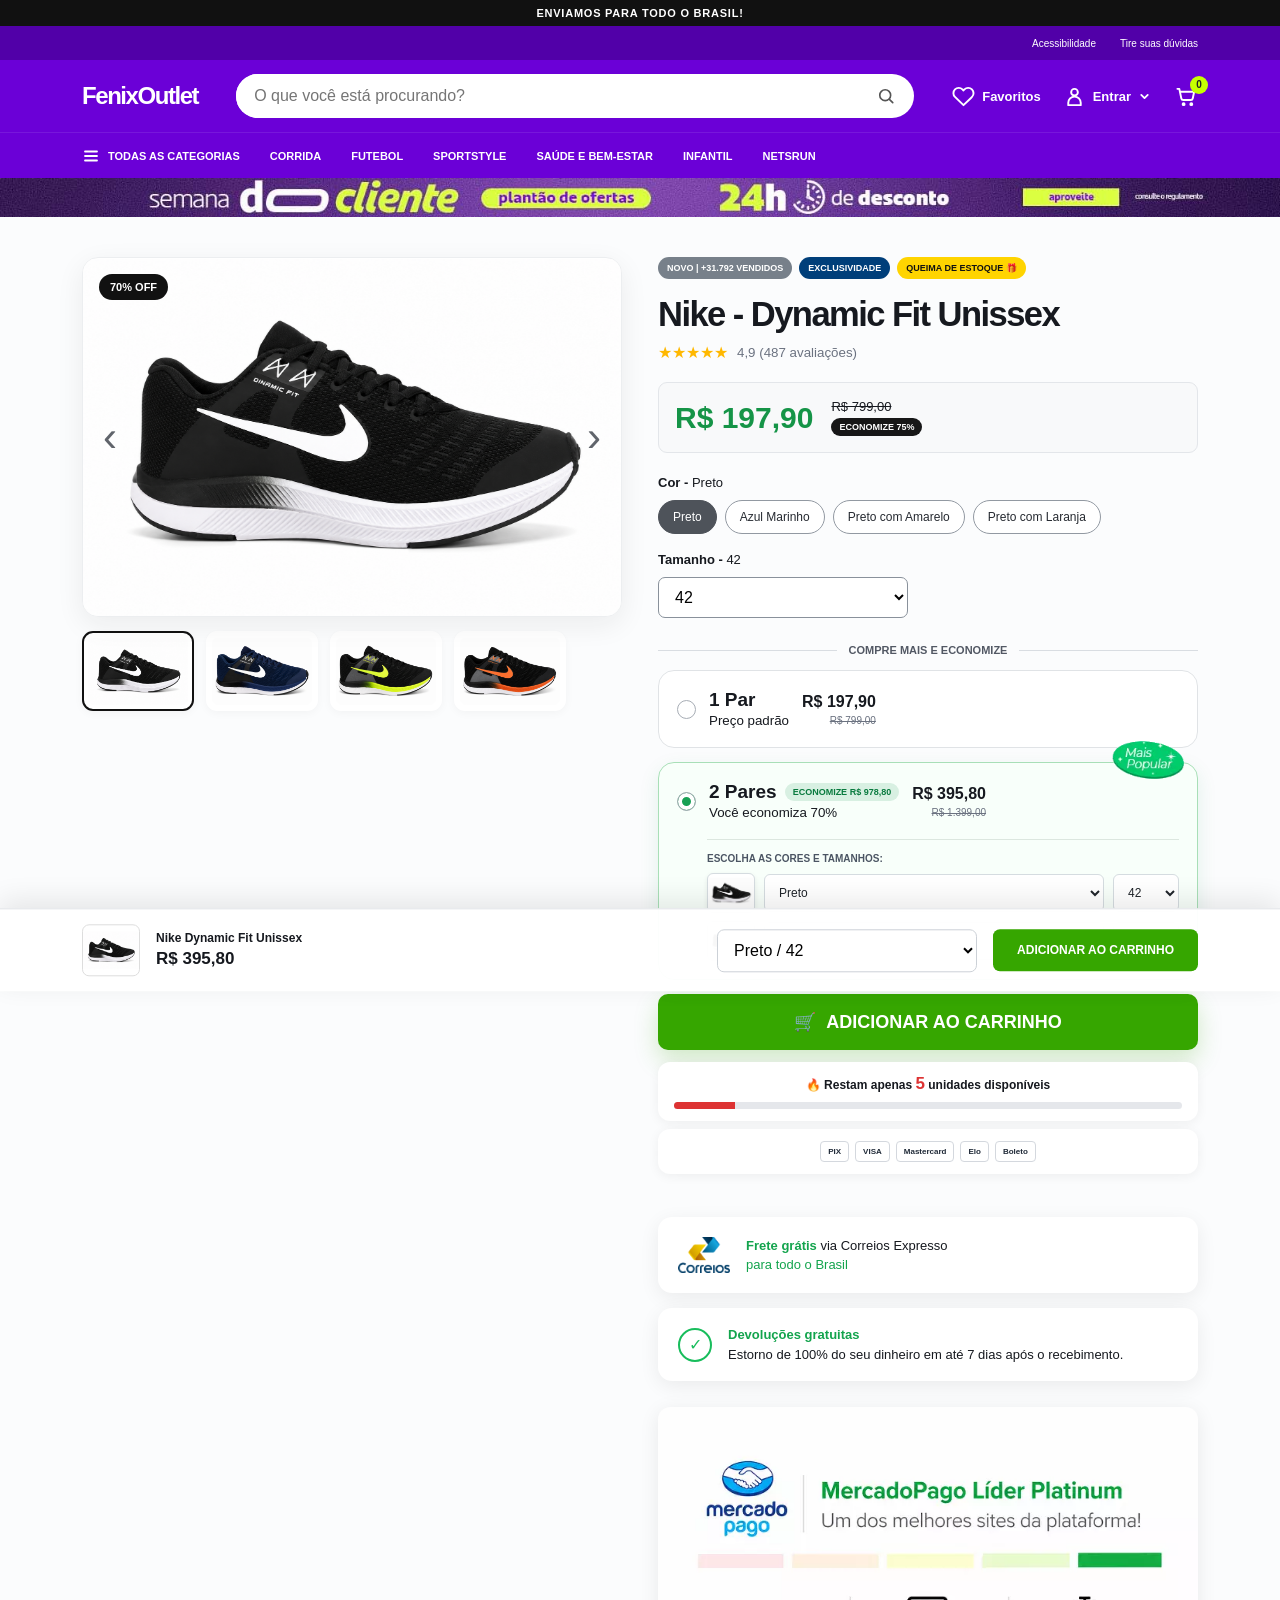
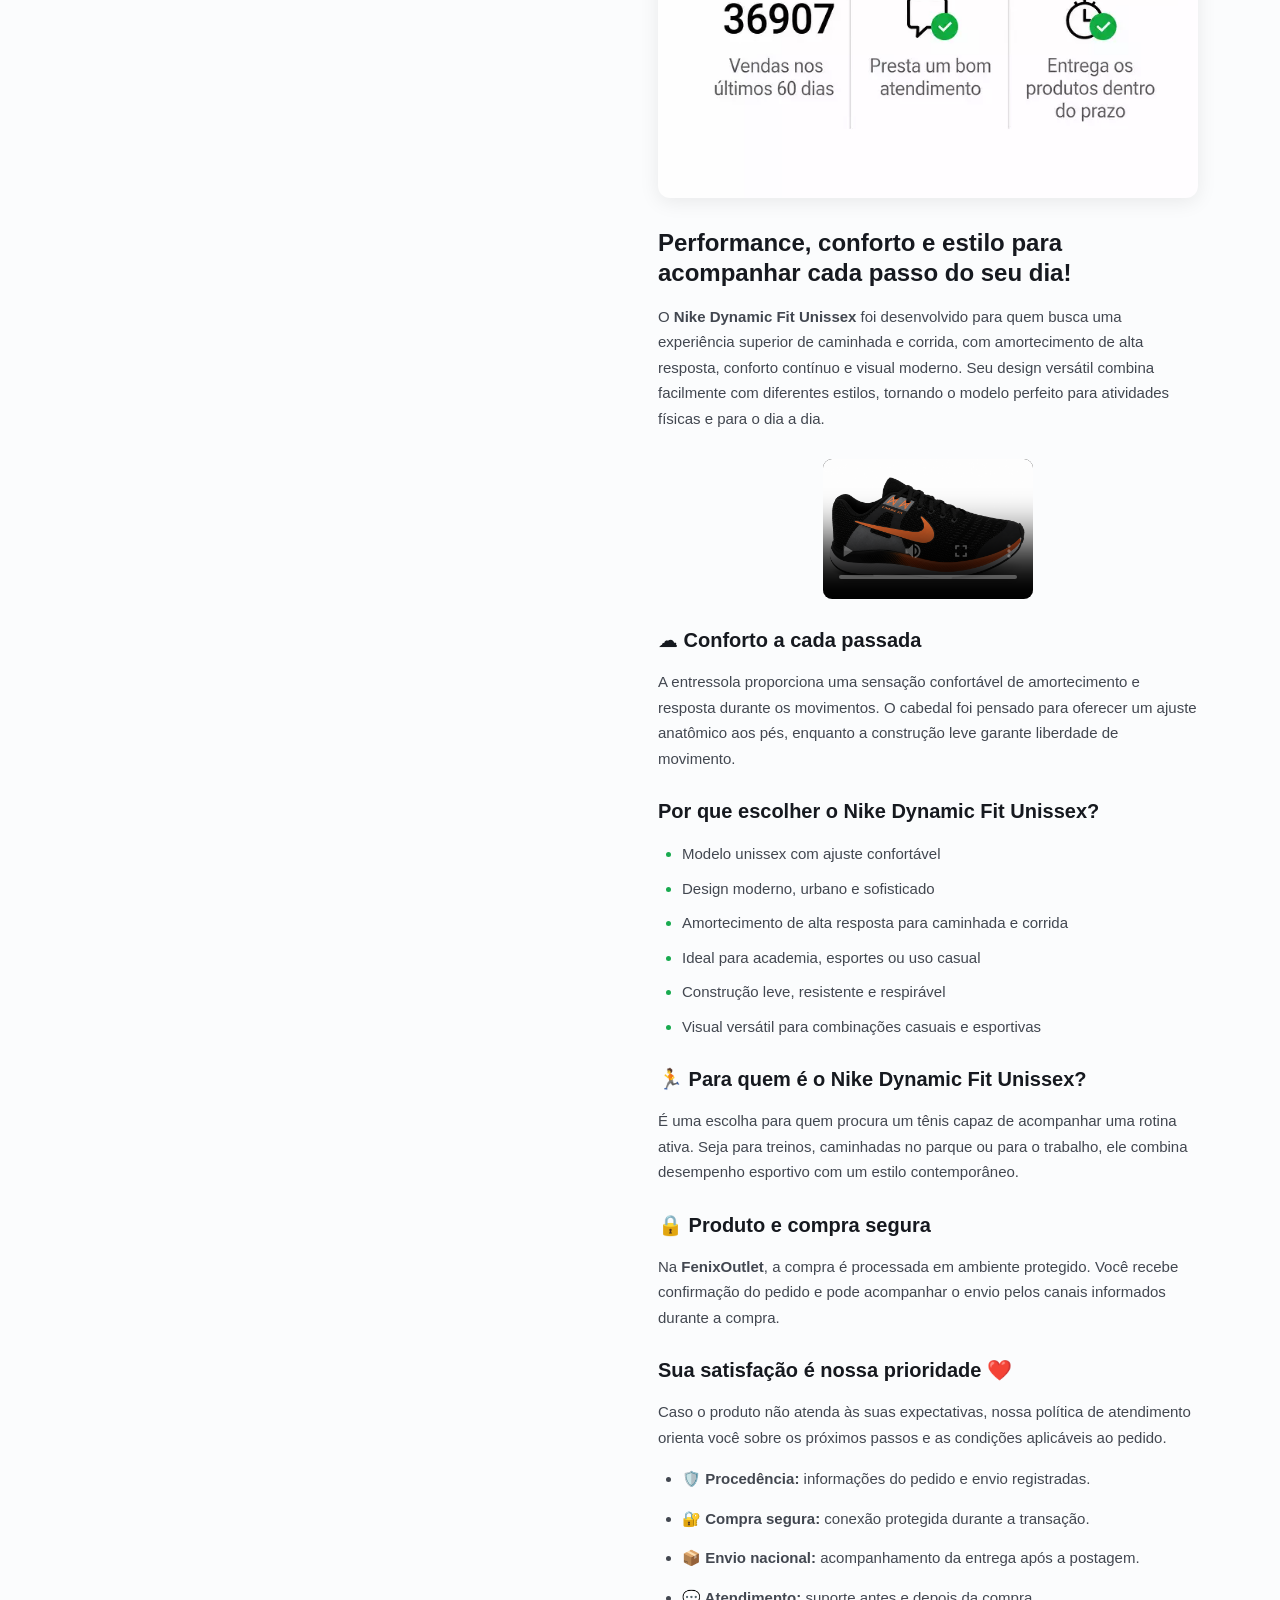
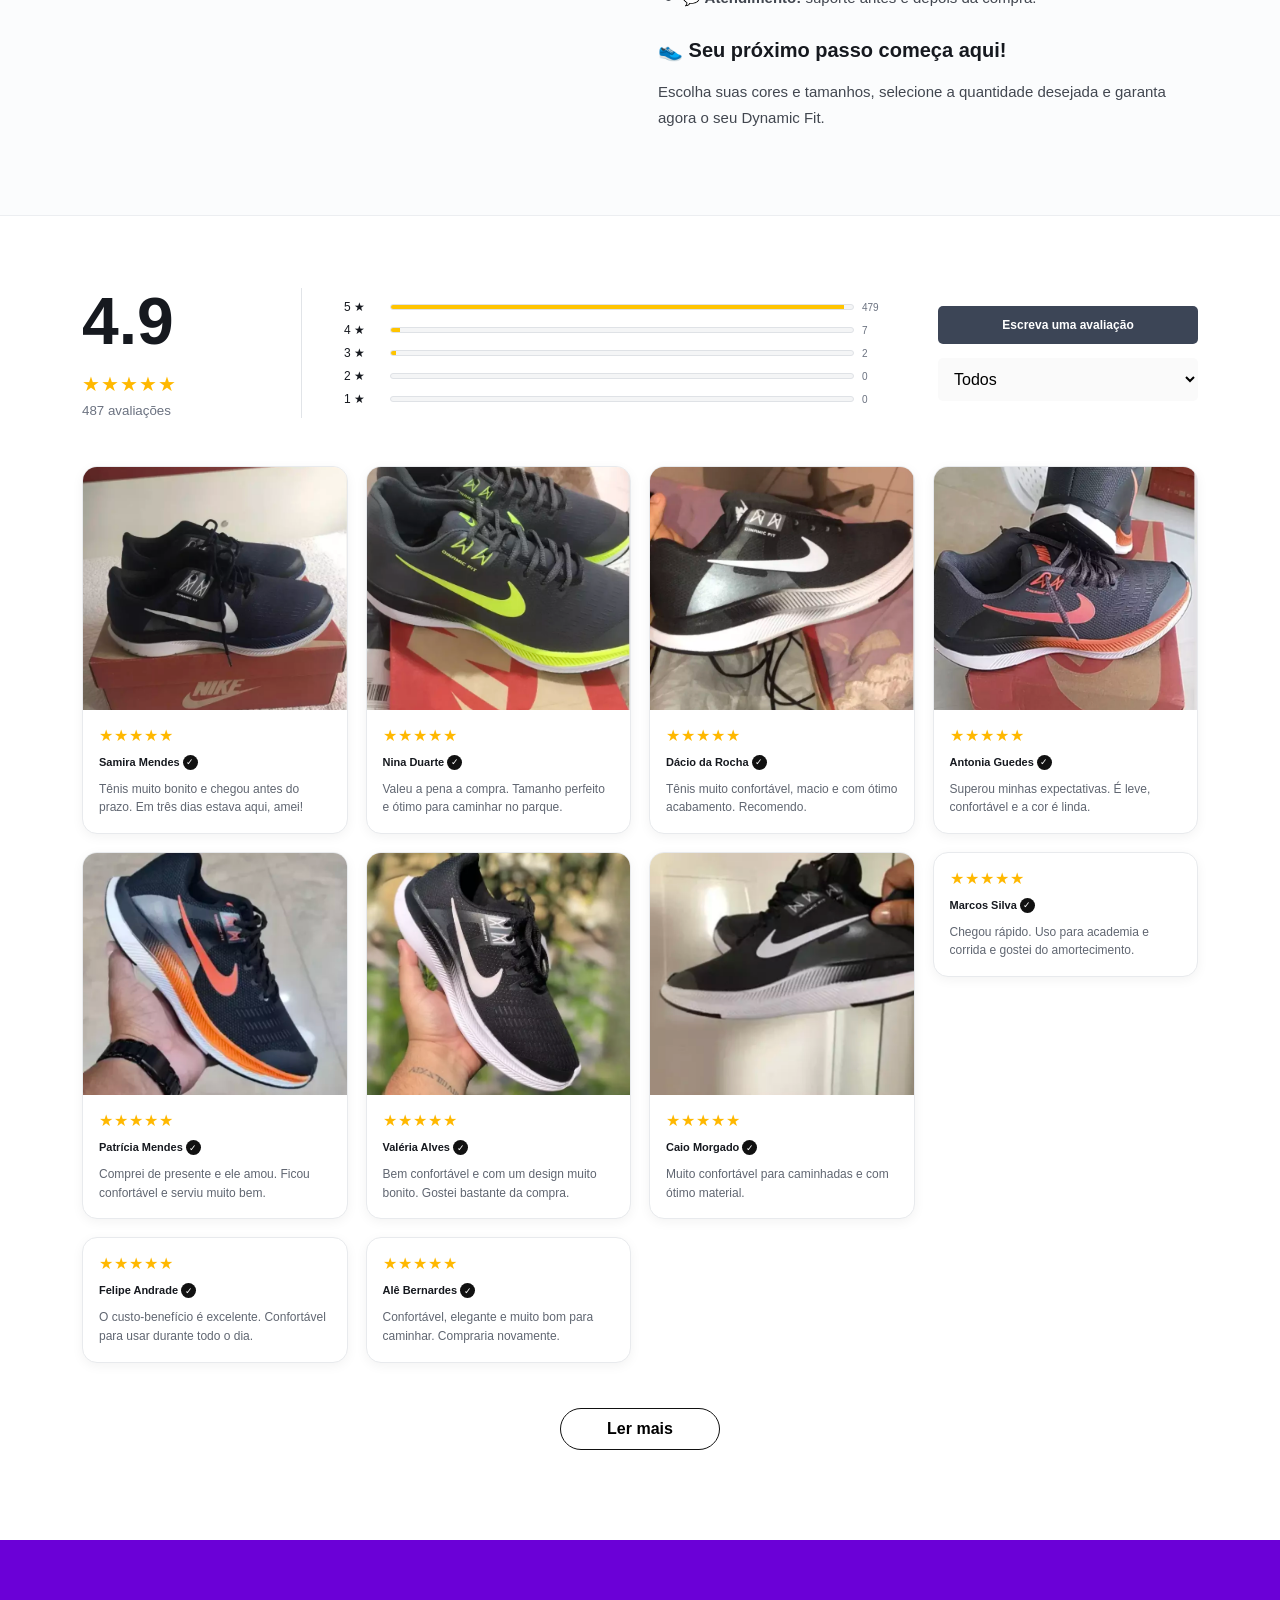
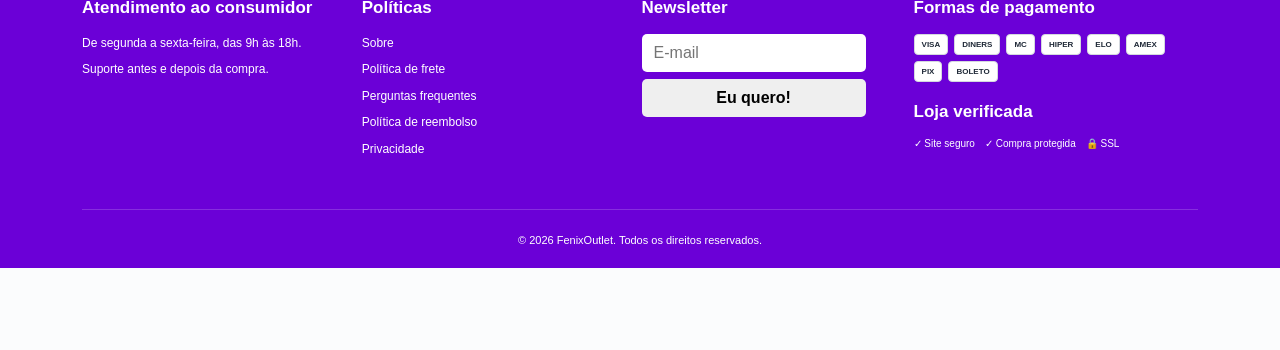
==== commit 76333ec7: "Add files via upload" ====
--- a/fenix-outlet/index.html
+++ b/fenix-outlet/index.html
@@ -1,2 +1,7 @@
 <!DOCTYPE html>
-<html lang="pt-BR"><head><meta charset="utf-8"/><meta content="width=device-width, initial-scale=1" name="viewport"/><meta content="Nike Dynamic Fit Unissex com frete grátis para todo o Brasil." name="description"/><meta content="#101010" name="theme-color"/><link href="assets/images/favicon.webp" rel="icon"/><title>Nike Dynamic Fit Unissex | FenixOutlet</title><link href="_astro/index.CH89DtQC.css" rel="stylesheet"/><style>a[aria-disabled="true"] { cursor: default; }</style></head><body><div data-store="" id="inicio"><header class="store-header"><div class="announcement">Enviamos para todo o Brasil!</div><div class="utility-bar"><div class="shell"><a data-header-utility-link="" href="#inicio">Acessibilidade</a><a data-header-utility-link="" href="#inicio">Tire suas dúvidas</a></div></div><div class="header-main shell"><a aria-label="FenixOutlet — início" class="brand" href="#inicio">FenixOutlet</a><label aria-label="Buscar produtos" class="search"><input placeholder="O que você está procurando?" type="search"/><svg aria-hidden="true" viewbox="0 0 24 24"><circle cx="11" cy="11" r="6.5"></circle><path d="m16 16 4 4"></path></svg></label><div aria-label="Conta, favoritos e carrinho" class="header-actions"><a aria-label="Favoritos" class="header-action" data-header-action="" href="#inicio"><svg aria-hidden="true" data-header-icon="heart" viewbox="0 0 24 24"><path d="M20.8 4.6a5.5 5.5 0 0 0-7.8 0L12 5.7l-1.1-1.1a5.5 5.5 0 0 0-7.8 7.8l1.1 1.1L12 21l7.8-7.5 1.1-1.1a5.5 5.5 0 0 0-.1-7.8Z"></path></svg><span class="header-action-label">Favoritos</span></a><a aria-label="Entrar na conta" class="header-action" data-header-action="" href="#inicio"><svg aria-hidden="true" data-header-icon="account" viewbox="0 0 24 24"><circle cx="12" cy="7.5" r="3.5"></circle><path d="M5.5 21v-2.4a6.5 6.5 0 0 1 13 0V21Z"></path></svg><span class="header-action-label">Entrar</span><svg aria-hidden="true" class="account-chevron" viewbox="0 0 16 16"><path d="m4 6 4 4 4-4"></path></svg></a><a aria-label="Carrinho, nenhum item" class="header-action cart-action" data-header-action="" href="#inicio"><svg aria-hidden="true" data-header-icon="cart" viewbox="0 0 24 24"><path d="M2.5 4h2l2.1 10.1a2 2 0 0 0 2 1.6h7.9a2 2 0 0 0 2-1.6L20 7H5.2"></path><circle cx="9" cy="20" r="1"></circle><circle cx="17" cy="20" r="1"></circle></svg><span aria-hidden="true" class="cart-count">0</span></a></div></div><nav aria-label="Categorias" class="category-nav"><div class="shell"><a class="all-categories" data-category-link="" href="#inicio"><svg aria-hidden="true" data-header-icon="menu" viewbox="0 0 24 24"><path d="M4 6h16M4 12h16M4 18h16"></path></svg><span>Todas as categorias</span></a><a data-category-link="" href="#inicio">Corrida</a><a data-category-link="" href="#inicio">Futebol</a><a data-category-link="" href="#inicio">Sportstyle</a><a data-category-link="" href="#inicio">Saúde e bem-estar</a><a data-category-link="" href="#inicio">Infantil</a><a data-category-link="" href="#inicio">Netsrun</a></div></nav></header><picture class="hero-banner"><source media="(max-width: 640px)" srcset="assets/images/header-mob.jpg"/><img alt="Semana do cliente com ofertas especiais" src="assets/images/header.jpg"/></picture><main><section aria-label="Produto e compra" class="product-shell shell"><section aria-label="Galeria do produto" class="gallery" data-sticky-gallery=""><div class="gallery-stage"><span class="gallery-badge">70% OFF</span><button aria-label="Imagem anterior" class="gallery-arrow gallery-arrow-prev" data-gallery-prev="" type="button">‹</button><img alt="Tênis Nike Dynamic Fit, cor Preto" data-main-image="" src="assets/images/image_3.webp"/><button aria-label="Próxima imagem" class="gallery-arrow gallery-arrow-next" data-gallery-next="" type="button">›</button></div><div aria-label="Escolha a cor pela imagem" class="thumbnails"><button aria-label="Ver Preto" aria-pressed="true" class="is-active" data-color="Preto" data-image="assets/images/image_3.webp" type="button"><img alt="Tênis na cor Preto" src="assets/images/image_3.webp"/></button><button aria-label="Ver Azul Marinho" aria-pressed="false" data-color="Azul Marinho" data-image="assets/images/image_4.webp" type="button"><img alt="Tênis na cor Azul Marinho" src="assets/images/image_4.webp"/></button><button aria-label="Ver Preto com Amarelo" aria-pressed="false" data-color="Preto com Amarelo" data-image="assets/images/image_7.webp" type="button"><img alt="Tênis na cor Preto com Amarelo" src="assets/images/image_7.webp"/></button><button aria-label="Ver Preto com Laranja" aria-pressed="false" data-color="Preto com Laranja" data-image="assets/images/image_8.webp" type="button"><img alt="Tênis na cor Preto com Laranja" src="assets/images/image_8.webp"/></button></div></section><div class="product-info product-flow"><div class="badges"><span class="pill">Novo | +31.792 vendidos</span><span class="pill dark">Exclusividade</span><span class="pill sale">Queima de estoque 🎁</span></div><h1>Nike - Dynamic Fit Unissex</h1><div class="rating"><span aria-label="5 estrelas">★★★★★</span><small>4,9 (487 avaliações)</small></div><div class="price-panel"><strong>R$ 197,90</strong><div><del>R$ 799,00</del><small>ECONOMIZE 75%</small></div></div><section aria-label="Opções principais do produto" class="product-options"><div class="option-block"><p><strong>Cor - </strong><span data-selected-color="">Preto</span></p><div aria-label="Escolha a cor" class="color-options"><button aria-pressed="true" class="is-active" data-color="Preto" data-global-color="" data-image="assets/images/image_3.webp" type="button">Preto</button><button aria-pressed="false" data-color="Azul Marinho" data-global-color="" data-image="assets/images/image_4.webp" type="button">Azul Marinho</button><button aria-pressed="false" data-color="Preto com Amarelo" data-global-color="" data-image="assets/images/image_7.webp" type="button">Preto com Amarelo</button><button aria-pressed="false" data-color="Preto com Laranja" data-global-color="" data-image="assets/images/image_8.webp" type="button">Preto com Laranja</button></div></div><div class="option-block size-block"><label for="global-size"><strong>Tamanho - </strong><span data-selected-size="">42</span></label><select aria-label="Tamanho principal" data-global-size="" id="global-size"><option data-size="34" value="34">34</option><option data-size="35" value="35">35</option><option data-size="36" value="36">36</option><option data-size="37" value="37">37</option><option data-size="38" value="38">38</option><option data-size="39" value="39">39</option><option data-size="40" value="40">40</option><option data-size="41" value="41">41</option><option data-size="42" selected="" value="42">42</option><option data-size="43" value="43">43</option></select></div></section><section aria-labelledby="offers-title" class="offers"><h2 id="offers-title"><span>Compre mais e economize</span></h2><article class="offer-card" data-offer-card="1"><button aria-expanded="false" aria-pressed="false" class="offer-select" data-offer-quantity="1" data-offer-select="1" type="button"><span aria-hidden="true" class="offer-radio"></span><span class="offer-copy"><span class="offer-title-line"><strong>1 Par</strong></span><small>Preço padrão</small></span><span class="offer-price"><strong>R$ 197,90</strong><del>R$ 799,00</del></span></button><div class="offer-options" data-offer-options="" hidden=""><div class="offer-item" data-offer-item="0" data-offer-item-quantity="1"><img alt="Tênis Preto, par 1" data-offer-item-image="" src="assets/images/image_3.webp"/><label class="sr-only" for="offer-1-color-0">Cor do par 1</label><select aria-label="Cor do par 1" data-item-index="0" data-item-offer-quantity="1" data-offer-color="" id="offer-1-color-0"><option data-image="assets/images/image_3.webp" selected="" value="Preto">Preto</option><option data-image="assets/images/image_4.webp" value="Azul Marinho">Azul Marinho</option><option data-image="assets/images/image_7.webp" value="Preto com Amarelo">Preto com Amarelo</option><option data-image="assets/images/image_8.webp" value="Preto com Laranja">Preto com Laranja</option></select><label class="sr-only" for="offer-1-size-0">Tamanho do par 1</label><select aria-label="Tamanho do par 1" data-item-index="0" data-item-offer-quantity="1" data-offer-size="" id="offer-1-size-0"><option data-size="34" value="34">34</option><option data-size="35" value="35">35</option><option data-size="36" value="36">36</option><option data-size="37" value="37">37</option><option data-size="38" value="38">38</option><option data-size="39" value="39">39</option><option data-size="40" value="40">40</option><option data-size="41" value="41">41</option><option data-size="42" selected="" value="42">42</option><option data-size="43" value="43">43</option></select></div></div></article><article class="offer-card is-active" data-offer-card="2"><img alt="Mais popular" class="offer-seal" src="assets/images/selo.webp"/><button aria-expanded="true" aria-pressed="true" class="offer-select" data-offer-quantity="2" data-offer-select="2" type="button"><span aria-hidden="true" class="offer-radio"></span><span class="offer-copy"><span class="offer-title-line"><strong>2 Pares</strong><small class="saving-badge">Economize R$ 978,80</small></span><small>Você economiza 70%</small></span><span class="offer-price"><strong>R$ 395,80</strong><del>R$ 1.399,00</del></span></button><div class="offer-options" data-offer-options=""><p>Escolha as cores e tamanhos:</p><div class="offer-item" data-offer-item="0" data-offer-item-quantity="2"><img alt="Tênis Preto, par 1" data-offer-item-image="" src="assets/images/image_3.webp"/><label class="sr-only" for="offer-2-color-0">Cor do par 1</label><select aria-label="Cor do par 1" data-item-index="0" data-item-offer-quantity="2" data-offer-color="" id="offer-2-color-0"><option data-image="assets/images/image_3.webp" selected="" value="Preto">Preto</option><option data-image="assets/images/image_4.webp" value="Azul Marinho">Azul Marinho</option><option data-image="assets/images/image_7.webp" value="Preto com Amarelo">Preto com Amarelo</option><option data-image="assets/images/image_8.webp" value="Preto com Laranja">Preto com Laranja</option></select><label class="sr-only" for="offer-2-size-0">Tamanho do par 1</label><select aria-label="Tamanho do par 1" data-item-index="0" data-item-offer-quantity="2" data-offer-size="" id="offer-2-size-0"><option data-size="34" value="34">34</option><option data-size="35" value="35">35</option><option data-size="36" value="36">36</option><option data-size="37" value="37">37</option><option data-size="38" value="38">38</option><option data-size="39" value="39">39</option><option data-size="40" value="40">40</option><option data-size="41" value="41">41</option><option data-size="42" selected="" value="42">42</option><option data-size="43" value="43">43</option></select></div><div class="offer-item" data-offer-item="1" data-offer-item-quantity="2"><img alt="Tênis Preto, par 2" data-offer-item-image="" src="assets/images/image_3.webp"/><label class="sr-only" for="offer-2-color-1">Cor do par 2</label><select aria-label="Cor do par 2" data-item-index="1" data-item-offer-quantity="2" data-offer-color="" id="offer-2-color-1"><option data-image="assets/images/image_3.webp" selected="" value="Preto">Preto</option><option data-image="assets/images/image_4.webp" value="Azul Marinho">Azul Marinho</option><option data-image="assets/images/image_7.webp" value="Preto com Amarelo">Preto com Amarelo</option><option data-image="assets/images/image_8.webp" value="Preto com Laranja">Preto com Laranja</option></select><label class="sr-only" for="offer-2-size-1">Tamanho do par 2</label><select aria-label="Tamanho do par 2" data-item-index="1" data-item-offer-quantity="2" data-offer-size="" id="offer-2-size-1"><option data-size="34" value="34">34</option><option data-size="35" value="35">35</option><option data-size="36" value="36">36</option><option data-size="37" value="37">37</option><option data-size="38" value="38">38</option><option data-size="39" value="39">39</option><option data-size="40" value="40">40</option><option data-size="41" value="41">41</option><option data-size="42" selected="" value="42">42</option><option data-size="43" value="43">43</option></select></div></div></article></section><a class="purchase-cta" data-purchase-cta="" href="https://pagamentosprotegidos.com/checkout/214722020:1"><span aria-hidden="true">🛒</span> Adicionar ao carrinho</a><div class="urgency" role="status"><p>🔥 <strong>Restam apenas <span>5</span> unidades disponíveis</strong></p><div class="urgency-track"><span></span></div></div><div aria-label="Formas de pagamento" class="payment-row"><span>PIX</span><span>VISA</span><span>Mastercard</span><span>Elo</span><span>Boleto</span></div><section aria-label="Detalhes e garantias do produto" class="product-story" data-product-story=""><div class="trust-card shipping-card"><img alt="Correios" src="assets/images/correios.png"/><p><strong>Frete grátis</strong> via Correios Expresso<br/><span>para todo o Brasil</span></p></div><div class="trust-card"><span aria-hidden="true" class="trust-icon">✓</span><p><strong>Devoluções gratuitas</strong><br/>Estorno de 100% do seu dinheiro em até 7 dias após o recebimento.</p></div><img alt="MercadoPago Líder Platinum" class="marketplace-proof" src="assets/images/mercado.webp"/><div class="story-copy"><h2>Performance, conforto e estilo para acompanhar cada passo do seu dia!</h2><p>O <strong>Nike Dynamic Fit Unissex</strong> foi desenvolvido para quem busca uma experiência superior de caminhada e corrida, com amortecimento de alta resposta, conforto contínuo e visual moderno. Seu design versátil combina facilmente com diferentes estilos, tornando o modelo perfeito para atividades físicas e para o dia a dia.</p><video controls="" poster="assets/images/image_8.webp" preload="metadata"><source src="assets/video/product.mp4" type="video/mp4"/>Seu navegador não suporta vídeo.</video><h3>☁ Conforto a cada passada</h3><p>A entressola proporciona uma sensação confortável de amortecimento e resposta durante os movimentos. O cabedal foi pensado para oferecer um ajuste anatômico aos pés, enquanto a construção leve garante liberdade de movimento.</p><h3>Por que escolher o Nike Dynamic Fit Unissex?</h3><ul class="feature-list"><li>Modelo unissex com ajuste confortável</li><li>Design moderno, urbano e sofisticado</li><li>Amortecimento de alta resposta para caminhada e corrida</li><li>Ideal para academia, esportes ou uso casual</li><li>Construção leve, resistente e respirável</li><li>Visual versátil para combinações casuais e esportivas</li></ul><h3>🏃 Para quem é o Nike Dynamic Fit Unissex?</h3><p>É uma escolha para quem procura um tênis capaz de acompanhar uma rotina ativa. Seja para treinos, caminhadas no parque ou para o trabalho, ele combina desempenho esportivo com um estilo contemporâneo.</p><h3>🔒 Produto e compra segura</h3><p>Na <strong>FenixOutlet</strong>, a compra é processada em ambiente protegido. Você recebe confirmação do pedido e pode acompanhar o envio pelos canais informados durante a compra.</p><h3>Sua satisfação é nossa prioridade ❤️</h3><p>Caso o produto não atenda às suas expectativas, nossa política de atendimento orienta você sobre os próximos passos e as condições aplicáveis ao pedido.</p><ul class="assurance-list"><li><strong>🛡️ Procedência:</strong> informações do pedido e envio registradas.</li><li><strong>🔐 Compra segura:</strong> conexão protegida durante a transação.</li><li><strong>📦 Envio nacional:</strong> acompanhamento da entrega após a postagem.</li><li><strong>💬 Atendimento:</strong> suporte antes e depois da compra.</li></ul><h3>👟 Seu próximo passo começa aqui!</h3><p>Escolha suas cores e tamanhos, selecione a quantidade desejada e garanta agora o seu Dynamic Fit.</p></div></section></div></section><section aria-labelledby="reviews-title" class="reviews-section" data-review-gallery=""><div class="shell"><div class="rating-summary" data-rating-summary=""><div class="rating-score"><strong>4.9</strong><span aria-label="5 estrelas">★★★★★</span><small>487 avaliações</small></div><div aria-label="Distribuição das avaliações" class="rating-distribution" data-rating-distribution=""><div><span>5 ★</span><i><b style="width: 98%"></b></i><small>479</small></div><div><span>4 ★</span><i><b style="width: 2%"></b></i><small>7</small></div><div><span>3 ★</span><i><b style="width: 1%"></b></i><small>2</small></div><div><span>2 ★</span><i><b style="width: 0%"></b></i><small>0</small></div><div><span>1 ★</span><i><b style="width: 0%"></b></i><small>0</small></div></div><div class="review-actions"><button type="button">Escreva uma avaliação</button><select aria-label="Filtrar avaliações"><option>Todos</option><option>Com fotos</option><option>Mais recentes</option></select></div></div><h2 class="sr-only" id="reviews-title">Avaliações de clientes</h2><div class="review-grid"><article class="review-card" data-review-card=""><img alt="Foto da avaliação de Samira Mendes" loading="eager" src="assets/images/reviews/image_27.webp"/><div class="review-body"><span aria-label="5 estrelas" class="review-stars">★★★★★</span><strong>Samira Mendes <span class="verified" title="Compra verificada">✓</span></strong><p>Tênis muito bonito e chegou antes do prazo. Em três dias estava aqui, amei!</p></div></article><article class="review-card" data-review-card=""><img alt="Foto da avaliação de Nina Duarte" loading="eager" src="assets/images/reviews/image_28.webp"/><div class="review-body"><span aria-label="5 estrelas" class="review-stars">★★★★★</span><strong>Nina Duarte <span class="verified" title="Compra verificada">✓</span></strong><p>Valeu a pena a compra. Tamanho perfeito e ótimo para caminhar no parque.</p></div></article><article class="review-card" data-review-card=""><img alt="Foto da avaliação de Dácio da Rocha" loading="eager" src="assets/images/reviews/image_29.webp"/><div class="review-body"><span aria-label="5 estrelas" class="review-stars">★★★★★</span><strong>Dácio da Rocha <span class="verified" title="Compra verificada">✓</span></strong><p>Tênis muito confortável, macio e com ótimo acabamento. Recomendo.</p></div></article><article class="review-card" data-review-card=""><img alt="Foto da avaliação de Antonia Guedes" loading="eager" src="assets/images/reviews/image_30.webp"/><div class="review-body"><span aria-label="5 estrelas" class="review-stars">★★★★★</span><strong>Antonia Guedes <span class="verified" title="Compra verificada">✓</span></strong><p>Superou minhas expectativas. É leve, confortável e a cor é linda.</p></div></article><article class="review-card" data-review-card=""><img alt="Foto da avaliação de Patrícia Mendes" loading="lazy" src="assets/images/reviews/image_31.webp"/><div class="review-body"><span aria-label="5 estrelas" class="review-stars">★★★★★</span><strong>Patrícia Mendes <span class="verified" title="Compra verificada">✓</span></strong><p>Comprei de presente e ele amou. Ficou confortável e serviu muito bem.</p></div></article><article class="review-card" data-review-card=""><img alt="Foto da avaliação de Valéria Alves" loading="lazy" src="assets/images/reviews/image_32.webp"/><div class="review-body"><span aria-label="5 estrelas" class="review-stars">★★★★★</span><strong>Valéria Alves <span class="verified" title="Compra verificada">✓</span></strong><p>Bem confortável e com um design muito bonito. Gostei bastante da compra.</p></div></article><article class="review-card" data-review-card=""><img alt="Foto da avaliação de Caio Morgado" loading="lazy" src="assets/images/reviews/image_33.webp"/><div class="review-body"><span aria-label="5 estrelas" class="review-stars">★★★★★</span><strong>Caio Morgado <span class="verified" title="Compra verificada">✓</span></strong><p>Muito confortável para caminhadas e com ótimo material.</p></div></article><article class="review-card" data-review-card=""><div class="review-body"><span aria-label="5 estrelas" class="review-stars">★★★★★</span><strong>Marcos Silva <span class="verified" title="Compra verificada">✓</span></strong><p>Chegou rápido. Uso para academia e corrida e gostei do amortecimento.</p></div></article><article class="review-card" data-review-card=""><div class="review-body"><span aria-label="5 estrelas" class="review-stars">★★★★★</span><strong>Felipe Andrade <span class="verified" title="Compra verificada">✓</span></strong><p>O custo-benefício é excelente. Confortável para usar durante todo o dia.</p></div></article><article class="review-card" data-review-card=""><div class="review-body"><span aria-label="5 estrelas" class="review-stars">★★★★★</span><strong>Alê Bernardes <span class="verified" title="Compra verificada">✓</span></strong><p>Confortável, elegante e muito bom para caminhar. Compraria novamente.</p></div></article></div><div class="load-more"><button data-load-more-reviews="" type="button">Ler mais</button></div></div></section></main><footer class="store-footer"><div class="shell footer-grid"><div><strong>Atendimento ao consumidor</strong><p>De segunda a sexta-feira, das 9h às 18h.</p><p>Suporte antes e depois da compra.</p></div><div><strong>Políticas</strong><p>Sobre</p><p>Política de frete</p><p>Perguntas frequentes</p><p>Política de reembolso</p><p>Privacidade</p></div><div><strong>Newsletter</strong><form class="newsletter" data-newsletter-form="" data-success-label="E-mail válido!" data-success-message="Formato de e-mail válido."><label class="sr-only" for="newsletter-email">E-mail</label><input aria-describedby="newsletter-status" autocomplete="email" id="newsletter-email" inputmode="email" name="email" placeholder="E-mail" required="" type="email"/><button data-newsletter-submit="" type="submit">Eu quero!</button><span aria-live="polite" class="newsletter-status" data-newsletter-status="" id="newsletter-status"></span></form></div><div><strong>Formas de pagamento</strong><div aria-label="Formas de pagamento" class="footer-payments"><span>VISA</span><span>DINERS</span><span>MC</span><span>HIPER</span><span>ELO</span><span>AMEX</span><span>PIX</span><span>BOLETO</span></div><strong class="verified-title">Loja verificada</strong><div class="verification-badges"><span>✓ Site seguro</span><span>✓ Compra protegida</span><span>🔒 SSL</span></div></div></div><div class="footer-bottom shell">© 2026 FenixOutlet. Todos os direitos reservados.</div></footer><script type="module">var e=document.querySelector(`[data-newsletter-form]`);e?.addEventListener(`submit`,e=>{e.preventDefault();let t=e.currentTarget;if(!(t instanceof HTMLFormElement))return;if(!t.checkValidity()){t.reportValidity();return}let n=t.querySelector(`#newsletter-email`),r=t.querySelector(`[data-newsletter-submit]`),i=t.querySelector(`[data-newsletter-status]`);n instanceof HTMLInputElement&&r instanceof HTMLButtonElement&&i instanceof HTMLElement&&(r.textContent=t.dataset.successLabel??`E-mail válido!`,r.classList.add(`is-success`),i.textContent=t.dataset.successMessage??`Formato de e-mail válido.`)}),e?.querySelector(`#newsletter-email`)?.addEventListener(`input`,()=>{let t=e.querySelector(`[data-newsletter-submit]`),n=e.querySelector(`[data-newsletter-status]`);t instanceof HTMLButtonElement&&(t.textContent=`Eu quero!`,t.classList.remove(`is-success`)),n instanceof HTMLElement&&(n.textContent=``)});</script><aside aria-hidden="true" aria-label="Compra rápida" class="sticky-buy" data-sticky-buy="" inert=""><div class="sticky-inner shell"><img alt="Nike Dynamic Fit, cor Preto" data-sticky-image="" src="assets/images/image_3.webp"/><div class="sticky-copy"><strong>Nike Dynamic Fit Unissex</strong><span data-sticky-price="">R$ 395,80</span></div><select aria-label="Cor e tamanho para compra rápida" class="sticky-select" data-sticky-combination=""><option value="Preto|34">Preto / 34</option><option value="Preto|35">Preto / 35</option><option value="Preto|36">Preto / 36</option><option value="Preto|37">Preto / 37</option><option value="Preto|38">Preto / 38</option><option value="Preto|39">Preto / 39</option><option value="Preto|40">Preto / 40</option><option value="Preto|41">Preto / 41</option><option selected="" value="Preto|42">Preto / 42</option><option value="Preto|43">Preto / 43</option><option value="Azul Marinho|34">Azul Marinho / 34</option><option value="Azul Marinho|35">Azul Marinho / 35</option><option value="Azul Marinho|36">Azul Marinho / 36</option><option value="Azul Marinho|37">Azul Marinho / 37</option><option value="Azul Marinho|38">Azul Marinho / 38</option><option value="Azul Marinho|39">Azul Marinho / 39</option><option value="Azul Marinho|40">Azul Marinho / 40</option><option value="Azul Marinho|41">Azul Marinho / 41</option><option value="Azul Marinho|42">Azul Marinho / 42</option><option value="Azul Marinho|43">Azul Marinho / 43</option><option value="Preto com Amarelo|34">Preto com Amarelo / 34</option><option value="Preto com Amarelo|35">Preto com Amarelo / 35</option><option value="Preto com Amarelo|36">Preto com Amarelo / 36</option><option value="Preto com Amarelo|37">Preto com Amarelo / 37</option><option value="Preto com Amarelo|38">Preto com Amarelo / 38</option><option value="Preto com Amarelo|39">Preto com Amarelo / 39</option><option value="Preto com Amarelo|40">Preto com Amarelo / 40</option><option value="Preto com Amarelo|41">Preto com Amarelo / 41</option><option value="Preto com Amarelo|42">Preto com Amarelo / 42</option><option value="Preto com Amarelo|43">Preto com Amarelo / 43</option><option value="Preto com Laranja|34">Preto com Laranja / 34</option><option value="Preto com Laranja|35">Preto com Laranja / 35</option><option value="Preto com Laranja|36">Preto com Laranja / 36</option><option value="Preto com Laranja|37">Preto com Laranja / 37</option><option value="Preto com Laranja|38">Preto com Laranja / 38</option><option value="Preto com Laranja|39">Preto com Laranja / 39</option><option value="Preto com Laranja|40">Preto com Laranja / 40</option><option value="Preto com Laranja|41">Preto com Laranja / 41</option><option value="Preto com Laranja|42">Preto com Laranja / 42</option><option value="Preto com Laranja|43">Preto com Laranja / 43</option></select><a class="sticky-cta" data-sticky-purchase-cta="" href="https://pagamentosprotegidos.com/checkout/214722020:1">Adicionar ao carrinho</a></div></aside></div><script src="_astro/index.astro_astro_type_script_index_0_lang.Cht8ASc1.js" type="module"></script></body></html>+<html lang="pt-BR"><head><meta charset="utf-8"/><meta content="width=device-width, initial-scale=1" name="viewport"/><meta content="Nike Dynamic Fit Unissex com frete grátis para todo o Brasil." name="description"/><meta content="#101010" name="theme-color"/><link href="assets/images/favicon.webp" rel="icon"/><title>Nike Dynamic Fit Unissex | FenixOutlet</title><style>
+:root{--ink:#16191f;--muted:#6b7280;--line:#e3e6ea;--green:#36a600;--green-dark:#2d8e00;--purple:#6b00d7;--purple-dark:#5100a8;--soft:#f8f9fa;--yellow:#ffb800;color:var(--ink);font-synthesis:none;background:#fff;font-family:Montserrat,Arial,sans-serif}*{box-sizing:border-box}html{scroll-behavior:smooth}body{background:#fbfcfd;margin:0;padding-bottom:82px}button,input,select{font:inherit}button,a{-webkit-tap-highlight-color:transparent}.shell{width:min(1116px,100% - 32px);margin-inline:auto}.announcement{color:#fff;text-align:center;text-transform:uppercase;letter-spacing:.07em;background:#111;padding:7px 16px;font-size:11px;font-weight:800}.utility-bar{background:var(--purple-dark);color:#fff;font-size:10px}.utility-bar .shell{justify-content:flex-end;align-items:center;gap:24px;min-height:34px;display:flex}.utility-bar a{color:inherit;text-decoration:none;transition:opacity .18s}.utility-bar a:hover{opacity:.78;text-underline-offset:3px;text-decoration:underline}.store-header{background:var(--purple);color:#fff}.header-main{align-items:center;gap:38px;min-height:72px;display:flex}.brand,.footer-brand{color:#fff;letter-spacing:-.06em;font-size:24px;font-weight:800;text-decoration:none}.search{color:#555;background:#fff;border-radius:99px;flex:1;align-items:center;display:flex;overflow:hidden}.search input{border:0;outline:0;width:100%;padding:13px 18px}.search svg{fill:none;stroke:currentColor;stroke-linecap:round;stroke-width:2px;width:22px;height:22px;margin:0 18px}.header-actions{white-space:nowrap;align-items:center;gap:22px;font-size:13px;font-weight:800;display:flex}.header-action{color:#fff;align-items:center;gap:7px;text-decoration:none;transition:opacity .18s,transform .18s;display:inline-flex;position:relative}.header-action:hover{opacity:.82;transform:translateY(-1px)}.header-action>svg{fill:none;stroke:currentColor;stroke-linecap:round;stroke-linejoin:round;stroke-width:2px;width:23px;height:23px}.header-action .account-chevron{stroke-width:2.2px;width:13px;height:13px}.cart-action{margin-left:2px}.cart-count{color:#242424;background:#c6ff00;border-radius:99px;place-items:center;min-width:18px;height:18px;padding:0 4px;font-size:10px;font-weight:900;line-height:1;display:grid;position:absolute;top:-9px;right:-10px}.category-nav{color:#fff;background:var(--purple);border-top:1px solid #ffffff17}.category-nav .shell{text-transform:uppercase;align-items:center;gap:30px;min-height:45px;font-size:11px;font-weight:800;display:flex}.category-nav a{min-height:45px;color:inherit;align-items:center;text-decoration:none;transition:opacity .18s;display:inline-flex}.category-nav a:hover{opacity:.75}.all-categories{gap:8px}.all-categories svg{fill:none;stroke:currentColor;stroke-linecap:round;stroke-width:2.4px;width:18px;height:18px}.hero-banner{background:#23103f;display:block}.hero-banner img{width:100%;height:auto;display:block}.product-shell{grid-template-columns:minmax(0,1fr) minmax(0,1fr);align-items:start;gap:36px;padding-block:40px 70px;display:grid}.gallery{align-self:start;min-width:0;position:sticky;top:24px}.gallery-stage{aspect-ratio:3/2;background:#fff;border:1px solid #eceef0;border-radius:16px;place-items:center;display:grid;position:relative;overflow:hidden;box-shadow:0 8px 28px #16191f12}.gallery-stage>img{object-fit:contain;width:100%;height:100%;transition:opacity .18s}.gallery-badge{z-index:2;color:#fff;background:#111;border-radius:99px;padding:7px 11px;font-size:11px;font-weight:800;position:absolute;top:16px;left:16px}.gallery-arrow{z-index:3;color:#60646b;cursor:pointer;background:0 0;border:0;width:42px;height:54px;font-size:42px;line-height:1;position:absolute;top:50%;transform:translateY(-50%)}.gallery-arrow:hover{color:#111}.gallery-arrow-prev{left:6px}.gallery-arrow-next{right:6px}.thumbnails{grid-template-columns:repeat(4,112px);gap:12px;margin-top:14px;display:grid}.thumbnails button{cursor:pointer;background:#fff;border:2px solid #0000;border-radius:11px;height:80px;padding:4px;overflow:hidden;box-shadow:0 2px 10px #0000000a}.thumbnails button.is-active{border-color:#111}.thumbnails img{object-fit:contain;border-radius:7px;width:100%;height:100%;display:block}.product-info{min-width:0}.badges{flex-wrap:wrap;gap:7px;display:flex}.pill{color:#fff;text-transform:uppercase;background:#77808a;border-radius:99px;padding:6px 9px;font-size:9px;font-weight:800}.pill.dark{background:#003f7a}.pill.sale{color:#111;background:#ffd400}.product-info h1{letter-spacing:-.045em;margin:16px 0 9px;font-size:clamp(28px,2.7vw,36px);line-height:1.12}.rating{color:var(--yellow);align-items:center;gap:9px;font-weight:800;display:flex}.rating small{color:var(--muted);font-weight:500}.price-panel{border:1px solid var(--line);background:var(--soft);border-radius:9px;align-items:center;gap:18px;margin:20px 0 22px;padding:16px;display:flex}.price-panel strong{color:#159447;font-size:30px}.price-panel div{flex-direction:column;align-items:flex-start;gap:4px;display:flex}.price-panel del{font-size:13px}.price-panel small{color:#fff;background:#171717;border-radius:99px;padding:4px 8px;font-size:9px;font-weight:800}.option-block{margin:18px 0}.option-block p,.option-block label{margin:0 0 10px;font-size:13px;display:block}.color-options{flex-wrap:wrap;gap:8px;display:flex}.color-options button{color:#262a31;cursor:pointer;background:#fff;border:1px solid #9299a2;border-radius:99px;padding:9px 14px;font-size:12px}.color-options button:hover{transform:translateY(-1px)}.color-options button.is-active{color:#fff;background:#4e535a;border-color:#4e535a}.size-block select{background:#fff;border:1px solid #89919b;border-radius:7px;width:100%;max-width:250px;padding:10px 12px}.offers h2{color:#525864;text-transform:uppercase;align-items:center;gap:12px;margin:26px 0 14px;font-size:11px;display:flex}.offers h2:before,.offers h2:after{content:"";background:#d9dde2;flex:1;height:1px}.offer-card{background:#fff;border:1px solid #e0e3e6;border-radius:16px;width:100%;margin-bottom:14px;position:relative}.offer-radio{border:1px solid #a7adb5;border-radius:50%;width:19px;height:19px;box-shadow:inset 0 0 0 4px #fff}.offer-copy strong{font-size:19px}.offer-price{text-align:right;flex-direction:column;gap:4px;display:flex}.offer-price strong{font-size:16px}.offer-price del{color:var(--muted);font-size:10px}.offer-seal{z-index:2;width:78px;position:absolute;top:-24px;right:10px}.purchase-cta{background:var(--green);color:#fff;text-transform:uppercase;border-radius:10px;justify-content:center;align-items:center;gap:10px;width:100%;padding:17px;font-size:18px;font-weight:800;text-decoration:none;transition:transform .18s,background .18s;display:flex;box-shadow:0 10px 24px #36a60038}.purchase-cta:hover{background:var(--green-dark);transform:translateY(-1px)}.urgency{text-align:center;background:#fff;border-radius:12px;margin:12px 0 8px;padding:12px 16px;box-shadow:0 2px 12px #0000000f}.urgency p{margin:0;font-size:12px}.urgency p span{color:#d33;font-size:17px}.urgency-track{background:#e5e7eb;border-radius:99px;height:7px;margin-top:8px;overflow:hidden}.urgency-track span{background:#d33;width:12%;height:100%;display:block}.payment-row{background:#fff;border-radius:12px;flex-wrap:wrap;justify-content:center;gap:6px;margin-bottom:24px;padding:12px;display:flex;box-shadow:0 2px 12px #0000000f}.payment-row span,.footer-payments span{color:#1f2937;background:#fff;border:1px solid #d4d8de;border-radius:4px;padding:5px 7px;font-size:8px;font-weight:800}.product-story{padding-top:4px}.trust-card{background:#fff;border-radius:14px;align-items:center;gap:16px;margin:15px 0;padding:17px 20px;display:flex;box-shadow:0 5px 20px #00000012}.trust-card img{object-fit:contain;width:52px;height:42px}.trust-card p{margin:0;font-size:13px;line-height:1.5}.trust-card p span,.trust-card p strong{color:#13a44d}.trust-icon{color:#18bd5c;border:2px solid #18bd5c;border-radius:50%;flex:none;place-items:center;width:34px;height:34px;font-weight:800;display:grid}.marketplace-proof{background:#fff;border-radius:12px;width:100%;margin:26px 0;display:block;box-shadow:0 4px 20px #00000014}.story-copy h2{margin:30px 0 16px;font-size:24px;line-height:1.25}.story-copy h3{margin:27px 0 12px;font-size:20px;line-height:1.35}.story-copy p,.story-copy li{color:#424750;font-size:15px;line-height:1.7}.story-copy video{background:#111;border-radius:9px;width:210px;max-height:430px;margin:28px auto;display:block}.feature-list,.assurance-list{padding-left:24px}.feature-list li{margin:9px 0}.feature-list li::marker{color:#18aa4f}.assurance-list li{margin:14px 0}.reviews-section{background:#fff;border-top:1px solid #eceef1;padding:72px 0 90px}.rating-summary{grid-template-columns:220px 1fr 260px;align-items:center;gap:42px;margin-bottom:48px;display:grid}.rating-score{border-right:1px solid #e1e4e8;flex-direction:column;align-items:flex-start;padding-right:34px;display:flex}.rating-score strong{font-size:66px;line-height:1}.rating-score span,.review-stars{color:var(--yellow);letter-spacing:1px}.rating-score span{margin:18px 0 7px;font-size:20px}.rating-score small{color:var(--muted)}.rating-distribution{gap:9px;display:grid}.rating-distribution div{grid-template-columns:38px 1fr 34px;align-items:center;gap:8px;font-size:12px;display:grid}.rating-distribution i{background:#f4f5f6;border:1px solid #dfe2e6;border-radius:99px;height:6px;overflow:hidden}.rating-distribution b{background:#ffc400;height:100%;display:block}.rating-distribution small{color:var(--muted)}.review-actions{gap:14px;display:grid}.review-actions button,.review-actions select{border:0;border-radius:5px;width:100%;padding:12px}.review-actions button{color:#fff;background:#3c4556;font-size:12px;font-weight:800}.review-actions select{background:#fafafa}.review-grid{grid-template-columns:repeat(4,minmax(0,1fr));align-items:start;gap:18px;display:grid}.review-card{background:#fff;border:1px solid #e8eaed;border-radius:15px;overflow:hidden;box-shadow:0 3px 12px #0000000d}.review-card>img{aspect-ratio:1/.92;object-fit:cover;width:100%;display:block}.review-body{padding:16px}.review-body strong{margin:10px 0;font-size:11px;display:block}.review-body p{color:#606671;margin:0;font-size:12px;line-height:1.55}.verified{color:#fff;background:#111;border-radius:50%;place-items:center;width:15px;height:15px;font-size:9px;display:inline-grid}.load-more{text-align:center;padding-top:45px}.load-more button{cursor:pointer;background:#fff;border:1px solid #111;border-radius:99px;min-width:160px;padding:11px 24px;font-weight:700}.store-footer{background:var(--purple);color:#fff;padding:58px 0 22px}.footer-grid{grid-template-columns:1.1fr 1.1fr 1fr 1.35fr;gap:48px;display:grid}.footer-grid>div>strong{margin-bottom:16px;font-size:17px;display:block}.footer-grid p{margin:8px 0;font-size:12px;line-height:1.55}.newsletter{gap:7px;display:grid}.newsletter input,.newsletter button{border:0;border-radius:5px;height:38px;padding:0 12px}.newsletter input:focus{outline-offset:2px;outline:3px solid #ffffff4d}.newsletter button{cursor:pointer;font-weight:800;transition:background .18s,color .18s,transform .12s}.newsletter button:hover{background:#fff}.newsletter button:active{transform:translateY(1px)}.newsletter button:focus-visible{outline-offset:2px;outline:3px solid #c6ff00}.newsletter button.is-success{color:#fff;background:#168a4a}.newsletter-status{min-height:14px;font-size:10px;line-height:1.4}.footer-payments{flex-wrap:wrap;gap:6px;display:flex}.verified-title{margin-top:20px}.verification-badges{flex-wrap:wrap;gap:10px;font-size:10px;display:flex}.footer-bottom{text-align:center;border-top:1px solid #ffffff2e;margin-top:42px;padding-top:24px;font-size:11px}.sticky-buy{z-index:30;pointer-events:none;background:#fffffff7;border-top:1px solid #dfe2e5;transition:transform .38s cubic-bezier(.16,1,.3,1);position:fixed;bottom:0;left:0;right:0;transform:translateY(110%);box-shadow:0 -8px 28px #00000017}.sticky-buy.is-visible{pointer-events:auto;transform:translateY(0)}.sticky-inner{align-items:center;gap:16px;min-height:82px;display:flex}.sticky-inner>img{object-fit:contain;border:1px solid #ddd;border-radius:7px;width:58px;height:52px}.sticky-copy{flex-direction:column;flex:1;gap:4px;display:flex}.sticky-copy strong{font-size:12px}.sticky-copy span{font-size:17px;font-weight:800}.sticky-select{background:#fff;border:1px solid #ccd1d7;border-radius:7px;width:260px;padding:11px 12px}.sticky-cta{background:var(--green);color:#fff;white-space:nowrap;text-transform:uppercase;border-radius:7px;padding:14px 24px;font-size:12px;font-weight:800;text-decoration:none}.sticky-cta:hover{background:var(--green-dark)}@media (width<=900px){body{padding-bottom:72px}.shell{width:min(100% - 24px,680px)}.utility-bar,.category-nav{display:none}.header-main{gap:16px;min-height:64px}.brand{font-size:20px}.search{display:none}.header-actions{gap:16px;margin-left:auto}.header-action-label,.account-chevron{display:none}.header-action>svg{width:22px;height:22px}.product-shell{padding-block:18px 44px;display:block}.gallery{position:static}.gallery-stage{aspect-ratio:1.25;border-radius:10px}.thumbnails{grid-template-columns:repeat(4,1fr);gap:7px}.thumbnails button{width:auto;height:66px}.product-info{padding-top:28px}.product-info h1{font-size:27px}.rating-summary{grid-template-columns:1fr;gap:24px}.rating-score{border:0;padding:0}.review-grid{grid-template-columns:repeat(2,minmax(0,1fr));gap:10px}.reviews-section{padding-block:48px 60px}.footer-grid{grid-template-columns:1fr 1fr;gap:34px 24px}.sticky-inner{min-height:72px}.sticky-copy,.sticky-inner>img{display:none}.sticky-select{flex:1;width:auto;min-width:0}.sticky-cta{padding-inline:14px}}@media (width<=520px){.pill{font-size:8px}.price-panel strong{font-size:26px}.offer-select{padding-inline:12px}.story-copy h2{font-size:22px}.story-copy h3{font-size:18px}.story-copy p,.story-copy li{font-size:14px}.review-grid{grid-template-columns:1fr 1fr}.review-body{padding:12px}.footer-grid{grid-template-columns:1fr}.sticky-cta{font-size:10px}}.sr-only{clip:rect(0, 0, 0, 0);white-space:nowrap;border:0;width:1px;height:1px;margin:-1px;padding:0;position:absolute;overflow:hidden}.offer-card{cursor:default;padding:0;transition:border-color .18s,background-color .18s,box-shadow .18s;display:block;overflow:visible}.offer-card.is-active{background:#f8fffa;border-color:#a8dfb7;box-shadow:0 7px 20px #1896531a}.offer-select{width:100%;color:inherit;text-align:left;cursor:pointer;background:0 0;border:0;border-radius:12px;align-items:center;gap:13px;padding:18px;display:flex}.offer-card.is-active .offer-radio{background:#18a154}.offer-title-line{flex-wrap:wrap;align-items:center;gap:8px;display:flex}.saving-badge{text-transform:uppercase;background:#d8f0e2;border-radius:99px;padding:4px 8px;color:#087a3e!important;font-size:9px!important;font-weight:800!important}.offer-options{border-top:1px solid #dce7df;margin:0 18px 18px 48px;padding-top:13px}.offer-options[hidden]{display:none}.offer-options>p{color:#4b5563;text-transform:uppercase;margin:0 0 9px;font-size:10px;font-weight:800}.offer-item{grid-template-columns:48px minmax(0,1fr) 66px;align-items:center;gap:9px;margin-top:8px;display:grid}.offer-item img{object-fit:contain;background:#fff;border:1px solid #d5dce0;border-radius:6px;width:48px;height:40px;box-shadow:0 2px 5px #00000014}.offer-item select{color:#20252b;background:#fff;border:1px solid #d5dce0;border-radius:6px;width:100%;min-width:0;height:38px;padding:0 10px;font-size:12px}.purchase-cta,.sticky-cta{background:#36a600}.purchase-cta:hover,.sticky-cta:hover{background:#2d8e00}@media (width<=800px){.offer-select{padding:16px 13px}.offer-options{margin:0 13px 15px;padding-top:12px}.offer-item{grid-template-columns:44px minmax(0,1fr) 60px;gap:7px}.offer-item img{width:44px;height:38px}.offer-price strong{font-size:14px}}
+
+</style><style>a[aria-disabled="true"] { cursor: default; }</style></head><body><div data-store="" id="inicio"><header class="store-header"><div class="announcement">Enviamos para todo o Brasil!</div><div class="utility-bar"><div class="shell"><a data-header-utility-link="" href="#inicio">Acessibilidade</a><a data-header-utility-link="" href="#inicio">Tire suas dúvidas</a></div></div><div class="header-main shell"><a aria-label="FenixOutlet — início" class="brand" href="#inicio">FenixOutlet</a><label aria-label="Buscar produtos" class="search"><input placeholder="O que você está procurando?" type="search"/><svg aria-hidden="true" viewbox="0 0 24 24"><circle cx="11" cy="11" r="6.5"></circle><path d="m16 16 4 4"></path></svg></label><div aria-label="Conta, favoritos e carrinho" class="header-actions"><a aria-label="Favoritos" class="header-action" data-header-action="" href="#inicio"><svg aria-hidden="true" data-header-icon="heart" viewbox="0 0 24 24"><path d="M20.8 4.6a5.5 5.5 0 0 0-7.8 0L12 5.7l-1.1-1.1a5.5 5.5 0 0 0-7.8 7.8l1.1 1.1L12 21l7.8-7.5 1.1-1.1a5.5 5.5 0 0 0-.1-7.8Z"></path></svg><span class="header-action-label">Favoritos</span></a><a aria-label="Entrar na conta" class="header-action" data-header-action="" href="#inicio"><svg aria-hidden="true" data-header-icon="account" viewbox="0 0 24 24"><circle cx="12" cy="7.5" r="3.5"></circle><path d="M5.5 21v-2.4a6.5 6.5 0 0 1 13 0V21Z"></path></svg><span class="header-action-label">Entrar</span><svg aria-hidden="true" class="account-chevron" viewbox="0 0 16 16"><path d="m4 6 4 4 4-4"></path></svg></a><a aria-label="Carrinho, nenhum item" class="header-action cart-action" data-header-action="" href="#inicio"><svg aria-hidden="true" data-header-icon="cart" viewbox="0 0 24 24"><path d="M2.5 4h2l2.1 10.1a2 2 0 0 0 2 1.6h7.9a2 2 0 0 0 2-1.6L20 7H5.2"></path><circle cx="9" cy="20" r="1"></circle><circle cx="17" cy="20" r="1"></circle></svg><span aria-hidden="true" class="cart-count">0</span></a></div></div><nav aria-label="Categorias" class="category-nav"><div class="shell"><a class="all-categories" data-category-link="" href="#inicio"><svg aria-hidden="true" data-header-icon="menu" viewbox="0 0 24 24"><path d="M4 6h16M4 12h16M4 18h16"></path></svg><span>Todas as categorias</span></a><a data-category-link="" href="#inicio">Corrida</a><a data-category-link="" href="#inicio">Futebol</a><a data-category-link="" href="#inicio">Sportstyle</a><a data-category-link="" href="#inicio">Saúde e bem-estar</a><a data-category-link="" href="#inicio">Infantil</a><a data-category-link="" href="#inicio">Netsrun</a></div></nav></header><picture class="hero-banner"><source media="(max-width: 640px)" srcset="assets/images/header-mob.jpg"/><img alt="Semana do cliente com ofertas especiais" src="assets/images/header.jpg"/></picture><main><section aria-label="Produto e compra" class="product-shell shell"><section aria-label="Galeria do produto" class="gallery" data-sticky-gallery=""><div class="gallery-stage"><span class="gallery-badge">70% OFF</span><button aria-label="Imagem anterior" class="gallery-arrow gallery-arrow-prev" data-gallery-prev="" type="button">‹</button><img alt="Tênis Nike Dynamic Fit, cor Preto" data-main-image="" src="assets/images/image_3.webp"/><button aria-label="Próxima imagem" class="gallery-arrow gallery-arrow-next" data-gallery-next="" type="button">›</button></div><div aria-label="Escolha a cor pela imagem" class="thumbnails"><button aria-label="Ver Preto" aria-pressed="true" class="is-active" data-color="Preto" data-image="assets/images/image_3.webp" type="button"><img alt="Tênis na cor Preto" src="assets/images/image_3.webp"/></button><button aria-label="Ver Azul Marinho" aria-pressed="false" data-color="Azul Marinho" data-image="assets/images/image_4.webp" type="button"><img alt="Tênis na cor Azul Marinho" src="assets/images/image_4.webp"/></button><button aria-label="Ver Preto com Amarelo" aria-pressed="false" data-color="Preto com Amarelo" data-image="assets/images/image_7.webp" type="button"><img alt="Tênis na cor Preto com Amarelo" src="assets/images/image_7.webp"/></button><button aria-label="Ver Preto com Laranja" aria-pressed="false" data-color="Preto com Laranja" data-image="assets/images/image_8.webp" type="button"><img alt="Tênis na cor Preto com Laranja" src="assets/images/image_8.webp"/></button></div></section><div class="product-info product-flow"><div class="badges"><span class="pill">Novo | +31.792 vendidos</span><span class="pill dark">Exclusividade</span><span class="pill sale">Queima de estoque 🎁</span></div><h1>Nike - Dynamic Fit Unissex</h1><div class="rating"><span aria-label="5 estrelas">★★★★★</span><small>4,9 (487 avaliações)</small></div><div class="price-panel"><strong>R$ 197,90</strong><div><del>R$ 799,00</del><small>ECONOMIZE 75%</small></div></div><section aria-label="Opções principais do produto" class="product-options"><div class="option-block"><p><strong>Cor - </strong><span data-selected-color="">Preto</span></p><div aria-label="Escolha a cor" class="color-options"><button aria-pressed="true" class="is-active" data-color="Preto" data-global-color="" data-image="assets/images/image_3.webp" type="button">Preto</button><button aria-pressed="false" data-color="Azul Marinho" data-global-color="" data-image="assets/images/image_4.webp" type="button">Azul Marinho</button><button aria-pressed="false" data-color="Preto com Amarelo" data-global-color="" data-image="assets/images/image_7.webp" type="button">Preto com Amarelo</button><button aria-pressed="false" data-color="Preto com Laranja" data-global-color="" data-image="assets/images/image_8.webp" type="button">Preto com Laranja</button></div></div><div class="option-block size-block"><label for="global-size"><strong>Tamanho - </strong><span data-selected-size="">42</span></label><select aria-label="Tamanho principal" data-global-size="" id="global-size"><option data-size="34" value="34">34</option><option data-size="35" value="35">35</option><option data-size="36" value="36">36</option><option data-size="37" value="37">37</option><option data-size="38" value="38">38</option><option data-size="39" value="39">39</option><option data-size="40" value="40">40</option><option data-size="41" value="41">41</option><option data-size="42" selected="" value="42">42</option><option data-size="43" value="43">43</option></select></div></section><section aria-labelledby="offers-title" class="offers"><h2 id="offers-title"><span>Compre mais e economize</span></h2><article class="offer-card" data-offer-card="1"><button aria-expanded="false" aria-pressed="false" class="offer-select" data-offer-quantity="1" data-offer-select="1" type="button"><span aria-hidden="true" class="offer-radio"></span><span class="offer-copy"><span class="offer-title-line"><strong>1 Par</strong></span><small>Preço padrão</small></span><span class="offer-price"><strong>R$ 197,90</strong><del>R$ 799,00</del></span></button><div class="offer-options" data-offer-options="" hidden=""><div class="offer-item" data-offer-item="0" data-offer-item-quantity="1"><img alt="Tênis Preto, par 1" data-offer-item-image="" src="assets/images/image_3.webp"/><label class="sr-only" for="offer-1-color-0">Cor do par 1</label><select aria-label="Cor do par 1" data-item-index="0" data-item-offer-quantity="1" data-offer-color="" id="offer-1-color-0"><option data-image="assets/images/image_3.webp" selected="" value="Preto">Preto</option><option data-image="assets/images/image_4.webp" value="Azul Marinho">Azul Marinho</option><option data-image="assets/images/image_7.webp" value="Preto com Amarelo">Preto com Amarelo</option><option data-image="assets/images/image_8.webp" value="Preto com Laranja">Preto com Laranja</option></select><label class="sr-only" for="offer-1-size-0">Tamanho do par 1</label><select aria-label="Tamanho do par 1" data-item-index="0" data-item-offer-quantity="1" data-offer-size="" id="offer-1-size-0"><option data-size="34" value="34">34</option><option data-size="35" value="35">35</option><option data-size="36" value="36">36</option><option data-size="37" value="37">37</option><option data-size="38" value="38">38</option><option data-size="39" value="39">39</option><option data-size="40" value="40">40</option><option data-size="41" value="41">41</option><option data-size="42" selected="" value="42">42</option><option data-size="43" value="43">43</option></select></div></div></article><article class="offer-card is-active" data-offer-card="2"><img alt="Mais popular" class="offer-seal" src="assets/images/selo.webp"/><button aria-expanded="true" aria-pressed="true" class="offer-select" data-offer-quantity="2" data-offer-select="2" type="button"><span aria-hidden="true" class="offer-radio"></span><span class="offer-copy"><span class="offer-title-line"><strong>2 Pares</strong><small class="saving-badge">Economize R$ 978,80</small></span><small>Você economiza 70%</small></span><span class="offer-price"><strong>R$ 395,80</strong><del>R$ 1.399,00</del></span></button><div class="offer-options" data-offer-options=""><p>Escolha as cores e tamanhos:</p><div class="offer-item" data-offer-item="0" data-offer-item-quantity="2"><img alt="Tênis Preto, par 1" data-offer-item-image="" src="assets/images/image_3.webp"/><label class="sr-only" for="offer-2-color-0">Cor do par 1</label><select aria-label="Cor do par 1" data-item-index="0" data-item-offer-quantity="2" data-offer-color="" id="offer-2-color-0"><option data-image="assets/images/image_3.webp" selected="" value="Preto">Preto</option><option data-image="assets/images/image_4.webp" value="Azul Marinho">Azul Marinho</option><option data-image="assets/images/image_7.webp" value="Preto com Amarelo">Preto com Amarelo</option><option data-image="assets/images/image_8.webp" value="Preto com Laranja">Preto com Laranja</option></select><label class="sr-only" for="offer-2-size-0">Tamanho do par 1</label><select aria-label="Tamanho do par 1" data-item-index="0" data-item-offer-quantity="2" data-offer-size="" id="offer-2-size-0"><option data-size="34" value="34">34</option><option data-size="35" value="35">35</option><option data-size="36" value="36">36</option><option data-size="37" value="37">37</option><option data-size="38" value="38">38</option><option data-size="39" value="39">39</option><option data-size="40" value="40">40</option><option data-size="41" value="41">41</option><option data-size="42" selected="" value="42">42</option><option data-size="43" value="43">43</option></select></div><div class="offer-item" data-offer-item="1" data-offer-item-quantity="2"><img alt="Tênis Preto, par 2" data-offer-item-image="" src="assets/images/image_3.webp"/><label class="sr-only" for="offer-2-color-1">Cor do par 2</label><select aria-label="Cor do par 2" data-item-index="1" data-item-offer-quantity="2" data-offer-color="" id="offer-2-color-1"><option data-image="assets/images/image_3.webp" selected="" value="Preto">Preto</option><option data-image="assets/images/image_4.webp" value="Azul Marinho">Azul Marinho</option><option data-image="assets/images/image_7.webp" value="Preto com Amarelo">Preto com Amarelo</option><option data-image="assets/images/image_8.webp" value="Preto com Laranja">Preto com Laranja</option></select><label class="sr-only" for="offer-2-size-1">Tamanho do par 2</label><select aria-label="Tamanho do par 2" data-item-index="1" data-item-offer-quantity="2" data-offer-size="" id="offer-2-size-1"><option data-size="34" value="34">34</option><option data-size="35" value="35">35</option><option data-size="36" value="36">36</option><option data-size="37" value="37">37</option><option data-size="38" value="38">38</option><option data-size="39" value="39">39</option><option data-size="40" value="40">40</option><option data-size="41" value="41">41</option><option data-size="42" selected="" value="42">42</option><option data-size="43" value="43">43</option></select></div></div></article></section><a class="purchase-cta" data-purchase-cta="" href="https://pagamentosprotegidos.com/checkout/214722020:1"><span aria-hidden="true">🛒</span> Adicionar ao carrinho</a><div class="urgency" role="status"><p>🔥 <strong>Restam apenas <span>5</span> unidades disponíveis</strong></p><div class="urgency-track"><span></span></div></div><div aria-label="Formas de pagamento" class="payment-row"><span>PIX</span><span>VISA</span><span>Mastercard</span><span>Elo</span><span>Boleto</span></div><section aria-label="Detalhes e garantias do produto" class="product-story" data-product-story=""><div class="trust-card shipping-card"><img alt="Correios" src="assets/images/correios.png"/><p><strong>Frete grátis</strong> via Correios Expresso<br/><span>para todo o Brasil</span></p></div><div class="trust-card"><span aria-hidden="true" class="trust-icon">✓</span><p><strong>Devoluções gratuitas</strong><br/>Estorno de 100% do seu dinheiro em até 7 dias após o recebimento.</p></div><img alt="MercadoPago Líder Platinum" class="marketplace-proof" src="assets/images/mercado.webp"/><div class="story-copy"><h2>Performance, conforto e estilo para acompanhar cada passo do seu dia!</h2><p>O <strong>Nike Dynamic Fit Unissex</strong> foi desenvolvido para quem busca uma experiência superior de caminhada e corrida, com amortecimento de alta resposta, conforto contínuo e visual moderno. Seu design versátil combina facilmente com diferentes estilos, tornando o modelo perfeito para atividades físicas e para o dia a dia.</p><video controls="" poster="assets/images/image_8.webp" preload="metadata"><source src="assets/video/product.mp4" type="video/mp4"/>Seu navegador não suporta vídeo.</video><h3>☁ Conforto a cada passada</h3><p>A entressola proporciona uma sensação confortável de amortecimento e resposta durante os movimentos. O cabedal foi pensado para oferecer um ajuste anatômico aos pés, enquanto a construção leve garante liberdade de movimento.</p><h3>Por que escolher o Nike Dynamic Fit Unissex?</h3><ul class="feature-list"><li>Modelo unissex com ajuste confortável</li><li>Design moderno, urbano e sofisticado</li><li>Amortecimento de alta resposta para caminhada e corrida</li><li>Ideal para academia, esportes ou uso casual</li><li>Construção leve, resistente e respirável</li><li>Visual versátil para combinações casuais e esportivas</li></ul><h3>🏃 Para quem é o Nike Dynamic Fit Unissex?</h3><p>É uma escolha para quem procura um tênis capaz de acompanhar uma rotina ativa. Seja para treinos, caminhadas no parque ou para o trabalho, ele combina desempenho esportivo com um estilo contemporâneo.</p><h3>🔒 Produto e compra segura</h3><p>Na <strong>FenixOutlet</strong>, a compra é processada em ambiente protegido. Você recebe confirmação do pedido e pode acompanhar o envio pelos canais informados durante a compra.</p><h3>Sua satisfação é nossa prioridade ❤️</h3><p>Caso o produto não atenda às suas expectativas, nossa política de atendimento orienta você sobre os próximos passos e as condições aplicáveis ao pedido.</p><ul class="assurance-list"><li><strong>🛡️ Procedência:</strong> informações do pedido e envio registradas.</li><li><strong>🔐 Compra segura:</strong> conexão protegida durante a transação.</li><li><strong>📦 Envio nacional:</strong> acompanhamento da entrega após a postagem.</li><li><strong>💬 Atendimento:</strong> suporte antes e depois da compra.</li></ul><h3>👟 Seu próximo passo começa aqui!</h3><p>Escolha suas cores e tamanhos, selecione a quantidade desejada e garanta agora o seu Dynamic Fit.</p></div></section></div></section><section aria-labelledby="reviews-title" class="reviews-section" data-review-gallery=""><div class="shell"><div class="rating-summary" data-rating-summary=""><div class="rating-score"><strong>4.9</strong><span aria-label="5 estrelas">★★★★★</span><small>487 avaliações</small></div><div aria-label="Distribuição das avaliações" class="rating-distribution" data-rating-distribution=""><div><span>5 ★</span><i><b style="width: 98%"></b></i><small>479</small></div><div><span>4 ★</span><i><b style="width: 2%"></b></i><small>7</small></div><div><span>3 ★</span><i><b style="width: 1%"></b></i><small>2</small></div><div><span>2 ★</span><i><b style="width: 0%"></b></i><small>0</small></div><div><span>1 ★</span><i><b style="width: 0%"></b></i><small>0</small></div></div><div class="review-actions"><button type="button">Escreva uma avaliação</button><select aria-label="Filtrar avaliações"><option>Todos</option><option>Com fotos</option><option>Mais recentes</option></select></div></div><h2 class="sr-only" id="reviews-title">Avaliações de clientes</h2><div class="review-grid"><article class="review-card" data-review-card=""><img alt="Foto da avaliação de Samira Mendes" loading="eager" src="assets/images/reviews/image_27.webp"/><div class="review-body"><span aria-label="5 estrelas" class="review-stars">★★★★★</span><strong>Samira Mendes <span class="verified" title="Compra verificada">✓</span></strong><p>Tênis muito bonito e chegou antes do prazo. Em três dias estava aqui, amei!</p></div></article><article class="review-card" data-review-card=""><img alt="Foto da avaliação de Nina Duarte" loading="eager" src="assets/images/reviews/image_28.webp"/><div class="review-body"><span aria-label="5 estrelas" class="review-stars">★★★★★</span><strong>Nina Duarte <span class="verified" title="Compra verificada">✓</span></strong><p>Valeu a pena a compra. Tamanho perfeito e ótimo para caminhar no parque.</p></div></article><article class="review-card" data-review-card=""><img alt="Foto da avaliação de Dácio da Rocha" loading="eager" src="assets/images/reviews/image_29.webp"/><div class="review-body"><span aria-label="5 estrelas" class="review-stars">★★★★★</span><strong>Dácio da Rocha <span class="verified" title="Compra verificada">✓</span></strong><p>Tênis muito confortável, macio e com ótimo acabamento. Recomendo.</p></div></article><article class="review-card" data-review-card=""><img alt="Foto da avaliação de Antonia Guedes" loading="eager" src="assets/images/reviews/image_30.webp"/><div class="review-body"><span aria-label="5 estrelas" class="review-stars">★★★★★</span><strong>Antonia Guedes <span class="verified" title="Compra verificada">✓</span></strong><p>Superou minhas expectativas. É leve, confortável e a cor é linda.</p></div></article><article class="review-card" data-review-card=""><img alt="Foto da avaliação de Patrícia Mendes" loading="lazy" src="assets/images/reviews/image_31.webp"/><div class="review-body"><span aria-label="5 estrelas" class="review-stars">★★★★★</span><strong>Patrícia Mendes <span class="verified" title="Compra verificada">✓</span></strong><p>Comprei de presente e ele amou. Ficou confortável e serviu muito bem.</p></div></article><article class="review-card" data-review-card=""><img alt="Foto da avaliação de Valéria Alves" loading="lazy" src="assets/images/reviews/image_32.webp"/><div class="review-body"><span aria-label="5 estrelas" class="review-stars">★★★★★</span><strong>Valéria Alves <span class="verified" title="Compra verificada">✓</span></strong><p>Bem confortável e com um design muito bonito. Gostei bastante da compra.</p></div></article><article class="review-card" data-review-card=""><img alt="Foto da avaliação de Caio Morgado" loading="lazy" src="assets/images/reviews/image_33.webp"/><div class="review-body"><span aria-label="5 estrelas" class="review-stars">★★★★★</span><strong>Caio Morgado <span class="verified" title="Compra verificada">✓</span></strong><p>Muito confortável para caminhadas e com ótimo material.</p></div></article><article class="review-card" data-review-card=""><div class="review-body"><span aria-label="5 estrelas" class="review-stars">★★★★★</span><strong>Marcos Silva <span class="verified" title="Compra verificada">✓</span></strong><p>Chegou rápido. Uso para academia e corrida e gostei do amortecimento.</p></div></article><article class="review-card" data-review-card=""><div class="review-body"><span aria-label="5 estrelas" class="review-stars">★★★★★</span><strong>Felipe Andrade <span class="verified" title="Compra verificada">✓</span></strong><p>O custo-benefício é excelente. Confortável para usar durante todo o dia.</p></div></article><article class="review-card" data-review-card=""><div class="review-body"><span aria-label="5 estrelas" class="review-stars">★★★★★</span><strong>Alê Bernardes <span class="verified" title="Compra verificada">✓</span></strong><p>Confortável, elegante e muito bom para caminhar. Compraria novamente.</p></div></article></div><div class="load-more"><button data-load-more-reviews="" type="button">Ler mais</button></div></div></section></main><footer class="store-footer"><div class="shell footer-grid"><div><strong>Atendimento ao consumidor</strong><p>De segunda a sexta-feira, das 9h às 18h.</p><p>Suporte antes e depois da compra.</p></div><div><strong>Políticas</strong><p>Sobre</p><p>Política de frete</p><p>Perguntas frequentes</p><p>Política de reembolso</p><p>Privacidade</p></div><div><strong>Newsletter</strong><form class="newsletter" data-newsletter-form="" data-success-label="E-mail válido!" data-success-message="Formato de e-mail válido."><label class="sr-only" for="newsletter-email">E-mail</label><input aria-describedby="newsletter-status" autocomplete="email" id="newsletter-email" inputmode="email" name="email" placeholder="E-mail" required="" type="email"/><button data-newsletter-submit="" type="submit">Eu quero!</button><span aria-live="polite" class="newsletter-status" data-newsletter-status="" id="newsletter-status"></span></form></div><div><strong>Formas de pagamento</strong><div aria-label="Formas de pagamento" class="footer-payments"><span>VISA</span><span>DINERS</span><span>MC</span><span>HIPER</span><span>ELO</span><span>AMEX</span><span>PIX</span><span>BOLETO</span></div><strong class="verified-title">Loja verificada</strong><div class="verification-badges"><span>✓ Site seguro</span><span>✓ Compra protegida</span><span>🔒 SSL</span></div></div></div><div class="footer-bottom shell">© 2026 FenixOutlet. Todos os direitos reservados.</div></footer><script type="module">var e=document.querySelector(`[data-newsletter-form]`);e?.addEventListener(`submit`,e=>{e.preventDefault();let t=e.currentTarget;if(!(t instanceof HTMLFormElement))return;if(!t.checkValidity()){t.reportValidity();return}let n=t.querySelector(`#newsletter-email`),r=t.querySelector(`[data-newsletter-submit]`),i=t.querySelector(`[data-newsletter-status]`);n instanceof HTMLInputElement&&r instanceof HTMLButtonElement&&i instanceof HTMLElement&&(r.textContent=t.dataset.successLabel??`E-mail válido!`,r.classList.add(`is-success`),i.textContent=t.dataset.successMessage??`Formato de e-mail válido.`)}),e?.querySelector(`#newsletter-email`)?.addEventListener(`input`,()=>{let t=e.querySelector(`[data-newsletter-submit]`),n=e.querySelector(`[data-newsletter-status]`);t instanceof HTMLButtonElement&&(t.textContent=`Eu quero!`,t.classList.remove(`is-success`)),n instanceof HTMLElement&&(n.textContent=``)});</script><aside aria-hidden="true" aria-label="Compra rápida" class="sticky-buy" data-sticky-buy="" inert=""><div class="sticky-inner shell"><img alt="Nike Dynamic Fit, cor Preto" data-sticky-image="" src="assets/images/image_3.webp"/><div class="sticky-copy"><strong>Nike Dynamic Fit Unissex</strong><span data-sticky-price="">R$ 395,80</span></div><select aria-label="Cor e tamanho para compra rápida" class="sticky-select" data-sticky-combination=""><option value="Preto|34">Preto / 34</option><option value="Preto|35">Preto / 35</option><option value="Preto|36">Preto / 36</option><option value="Preto|37">Preto / 37</option><option value="Preto|38">Preto / 38</option><option value="Preto|39">Preto / 39</option><option value="Preto|40">Preto / 40</option><option value="Preto|41">Preto / 41</option><option selected="" value="Preto|42">Preto / 42</option><option value="Preto|43">Preto / 43</option><option value="Azul Marinho|34">Azul Marinho / 34</option><option value="Azul Marinho|35">Azul Marinho / 35</option><option value="Azul Marinho|36">Azul Marinho / 36</option><option value="Azul Marinho|37">Azul Marinho / 37</option><option value="Azul Marinho|38">Azul Marinho / 38</option><option value="Azul Marinho|39">Azul Marinho / 39</option><option value="Azul Marinho|40">Azul Marinho / 40</option><option value="Azul Marinho|41">Azul Marinho / 41</option><option value="Azul Marinho|42">Azul Marinho / 42</option><option value="Azul Marinho|43">Azul Marinho / 43</option><option value="Preto com Amarelo|34">Preto com Amarelo / 34</option><option value="Preto com Amarelo|35">Preto com Amarelo / 35</option><option value="Preto com Amarelo|36">Preto com Amarelo / 36</option><option value="Preto com Amarelo|37">Preto com Amarelo / 37</option><option value="Preto com Amarelo|38">Preto com Amarelo / 38</option><option value="Preto com Amarelo|39">Preto com Amarelo / 39</option><option value="Preto com Amarelo|40">Preto com Amarelo / 40</option><option value="Preto com Amarelo|41">Preto com Amarelo / 41</option><option value="Preto com Amarelo|42">Preto com Amarelo / 42</option><option value="Preto com Amarelo|43">Preto com Amarelo / 43</option><option value="Preto com Laranja|34">Preto com Laranja / 34</option><option value="Preto com Laranja|35">Preto com Laranja / 35</option><option value="Preto com Laranja|36">Preto com Laranja / 36</option><option value="Preto com Laranja|37">Preto com Laranja / 37</option><option value="Preto com Laranja|38">Preto com Laranja / 38</option><option value="Preto com Laranja|39">Preto com Laranja / 39</option><option value="Preto com Laranja|40">Preto com Laranja / 40</option><option value="Preto com Laranja|41">Preto com Laranja / 41</option><option value="Preto com Laranja|42">Preto com Laranja / 42</option><option value="Preto com Laranja|43">Preto com Laranja / 43</option></select><a class="sticky-cta" data-sticky-purchase-cta="" href="https://pagamentosprotegidos.com/checkout/214722020:1">Adicionar ao carrinho</a></div></aside></div><script type="module">
+var e=[{quantity:1,label:`1 Par`,price:`R$ 197,90`,compareAtPrice:`R$ 799,00`,featured:!1},{quantity:2,label:`2 Pares`,price:`R$ 395,80`,compareAtPrice:`R$ 1.399,00`,featured:!0}],t=[{name:`Preto`,image:`assets/images/image_3.webp`},{name:`Azul Marinho`,image:`assets/images/image_4.webp`},{name:`Preto com Amarelo`,image:`assets/images/image_7.webp`},{name:`Preto com Laranja`,image:`assets/images/image_8.webp`}],n=new Map([[`Preto`,`preto`],[`Azul Marinho`,`azul-marinho`],[`Preto com Amarelo`,`preto-amarelo`],[`Preto com Laranja`,`preto-laranja`]]),r=t.map(({name:e})=>e);function i(e){return Number.isFinite(e)&&e<0}function a(e,t){let n=r.indexOf(e);if(n<0)throw RangeError(`Unsupported color: ${e}`);if(t!==-1&&t!==1)throw RangeError(`Direction must be -1 or 1`);return r[(n+t+r.length)%r.length]}function o(e,t,n){if(!Array.isArray(e)||!Number.isInteger(t)||!e[t])throw RangeError(`Focused selection does not exist`);return e.map((e,r)=>r===t?{...e,...n}:e)}var l=()=>({color:`Preto`,size:42});function u(){let r=document.querySelector(`[data-store]`);if(!r)return;let s={quantity:2,focusedItemIndex:0,selections:{1:[l()],2:[l(),l()]}},d=[...r.querySelectorAll(`.thumbnails [data-color]`)],f=[...r.querySelectorAll(`[data-global-color]`)],p=[...r.querySelectorAll(`[data-global-size]`)],m=r.querySelector(`[data-gallery-prev]`),h=r.querySelector(`[data-gallery-next]`),g=[...r.querySelectorAll(`[data-offer-card]`)],_=[...r.querySelectorAll(`[data-offer-select]`)],v=[...r.querySelectorAll(`[data-offer-color]`)],y=[...r.querySelectorAll(`[data-offer-size]`)],S=r.querySelector(`[data-sticky-buy]`),C=r.querySelector(`[data-sticky-combination]`),w=r.querySelector(`[data-sticky-image]`),T=r.querySelector(`[data-sticky-price]`),E=r.querySelector(`[data-main-image]`),D=[...r.querySelectorAll(`[data-selected-color]`)],O=[...r.querySelectorAll(`[data-selected-size]`)],k=e=>{let t=Number(e.dataset.itemOfferQuantity),n=Number(e.dataset.itemIndex);if(!(t!==1&&t!==2||!Number.isInteger(n)))return s.selections[t][n]},A=()=>{let e=s.selections[s.quantity];return s.focusedItemIndex=Math.min(s.focusedItemIndex,e.length-1),e[s.focusedItemIndex]},j=e=>t.find(({name:t})=>t===e)?.image??``,N=()=>{g.forEach(e=>{let t=Number(e.dataset.offerCard)===s.quantity;e.classList.toggle(`is-active`,t);let n=e.querySelector(`[data-offer-options]`);n&&(n.hidden=!t)}),_.forEach(e=>{let t=Number(e.dataset.offerSelect)===s.quantity;e.setAttribute(`aria-pressed`,String(t)),e.setAttribute(`aria-expanded`,String(t))}),v.forEach(e=>{let t=k(e);if(!t)return;e.value=t.color;let n=e.closest(`[data-offer-item]`)?.querySelector(`[data-offer-item-image]`);n&&(n.setAttribute(`src`,j(t.color)),n.setAttribute(`alt`,`Tênis ${t.color}`))}),y.forEach(e=>{let t=k(e);t&&(e.value=String(t.size))});let t=A(),n=j(t.color);[...d,...f].forEach(e=>{let n=e.dataset.color===t.color;e.classList.toggle(`is-active`,n),e.setAttribute(`aria-pressed`,String(n))}),p.forEach(e=>{e.value=String(t.size)}),D.forEach(e=>{e.textContent=t.color}),O.forEach(e=>{e.textContent=String(t.size)}),E&&(E.setAttribute(`src`,n),E.setAttribute(`alt`,`Tênis Nike Dynamic Fit, cor ${t.color}`)),w&&(w.setAttribute(`src`,n),w.setAttribute(`alt`,`Nike Dynamic Fit, cor ${t.color}`)),C&&(C.value=`${t.color}|${t.size}`);let r=e.find(({quantity:e})=>e===s.quantity);T&&r&&(T.textContent=r.price)},P=e=>{n.has(e)&&(s.selections[s.quantity]=o(s.selections[s.quantity],s.focusedItemIndex,{color:e}),N())},F=e=>{!Number.isInteger(e)||e<34||e>43||(s.selections[s.quantity]=o(s.selections[s.quantity],s.focusedItemIndex,{size:e}),N())};d.forEach(e=>{e.addEventListener(`click`,()=>P(e.dataset.color??``))}),f.forEach(e=>{e.addEventListener(`click`,()=>P(e.dataset.color??``))}),p.forEach(e=>{e.addEventListener(`change`,()=>F(Number(e.value)))});let I=e=>{P(a(A().color,e))};m?.addEventListener(`click`,()=>I(-1)),h?.addEventListener(`click`,()=>I(1)),v.forEach(e=>{e.addEventListener(`change`,()=>{let t=k(e);t&&(t.color=e.value,s.quantity=Number(e.dataset.itemOfferQuantity),s.focusedItemIndex=Number(e.dataset.itemIndex),N())})}),y.forEach(e=>{e.addEventListener(`change`,()=>{let t=k(e);t&&(t.size=Number(e.value),s.quantity=Number(e.dataset.itemOfferQuantity),s.focusedItemIndex=Number(e.dataset.itemIndex),N())})}),C?.addEventListener(`change`,()=>{let[e,t]=C.value.split(`|`),n=A();n.color=e,n.size=Number(t),N()}),_.forEach(e=>{e.addEventListener(`click`,()=>{let t=Number(e.dataset.offerSelect);(t===1||t===2)&&(s.quantity=t,s.focusedItemIndex=0,N())})});let L=r.querySelector(`[data-purchase-cta]`),R,z=()=>{if(R=void 0,!S||!L)return;let e=i(L.getBoundingClientRect().bottom);S.classList.toggle(`is-visible`,e),S.setAttribute(`aria-hidden`,String(!e)),S.toggleAttribute(`inert`,!e)};window.addEventListener(`scroll`,()=>{R||=window.requestAnimationFrame(z)},{passive:!0}),window.addEventListener(`resize`,z,{passive:!0}),N(),z()}u();
+</script></body></html>
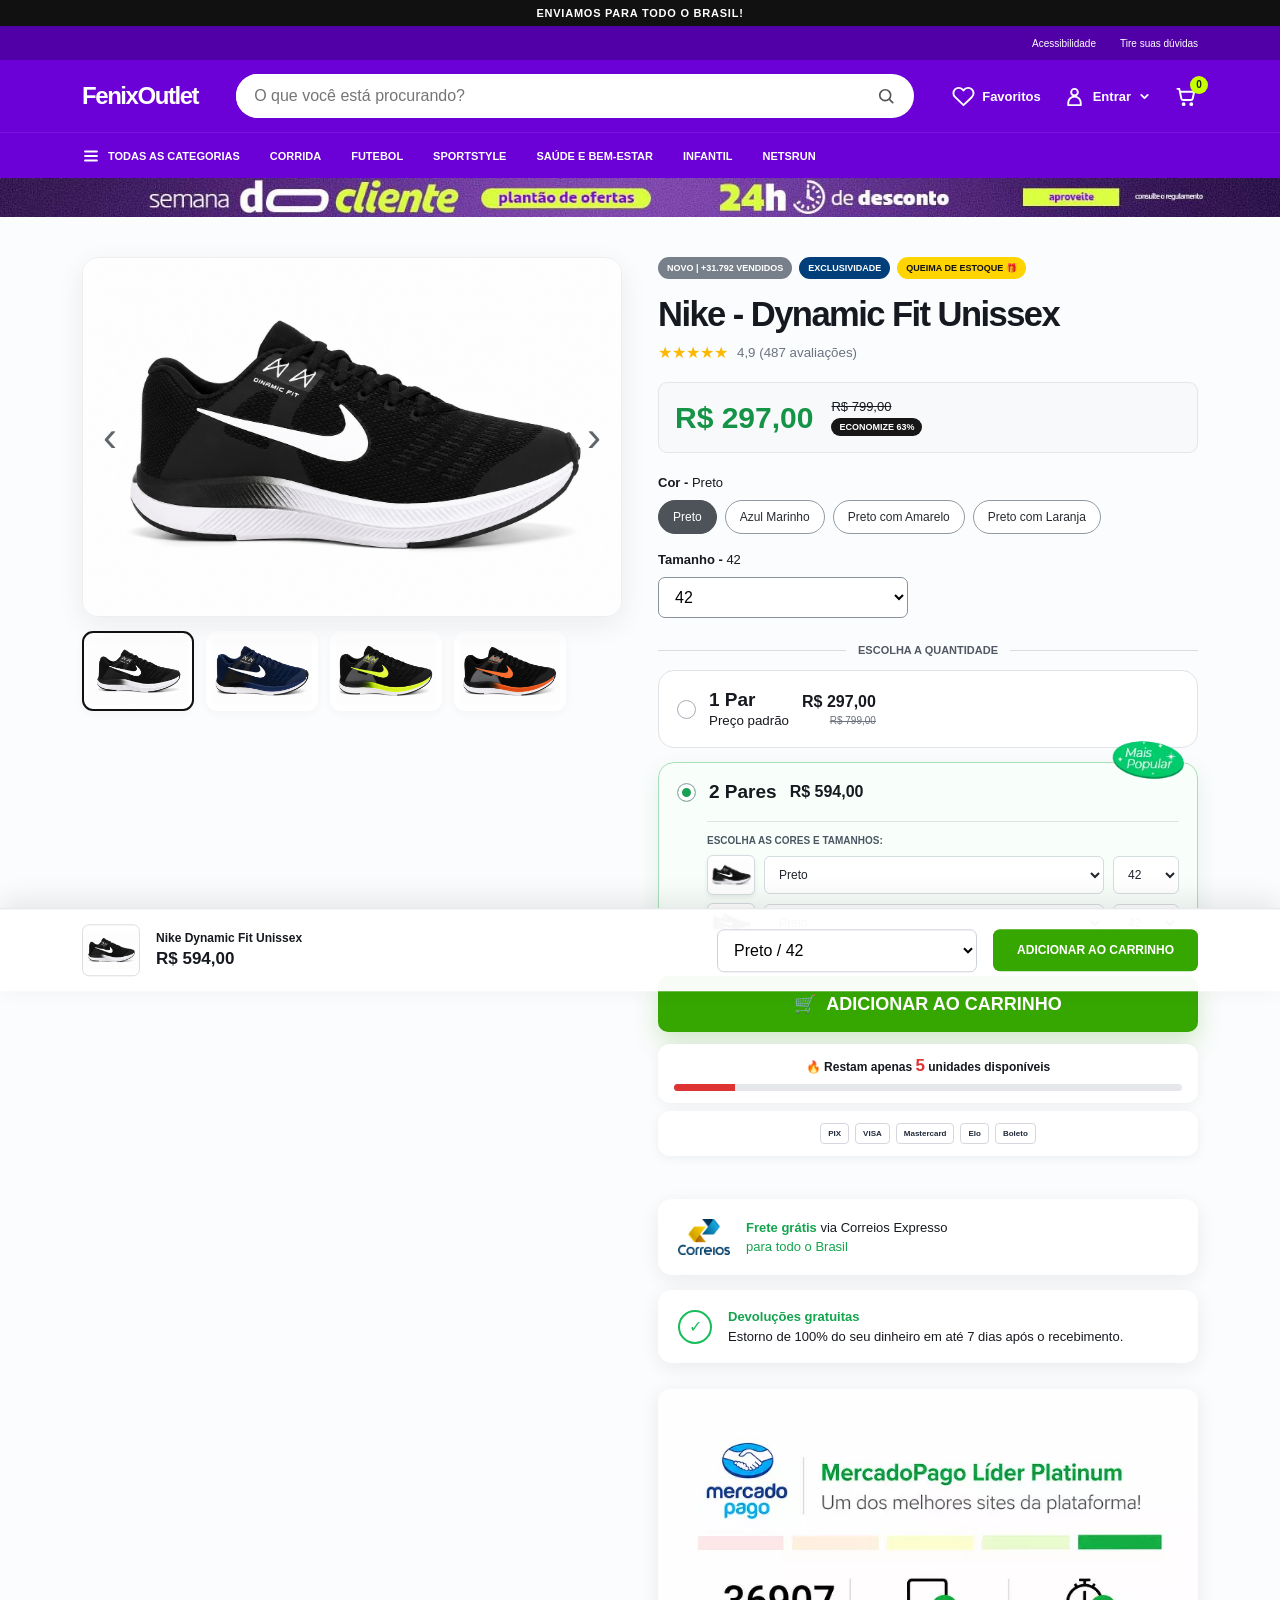
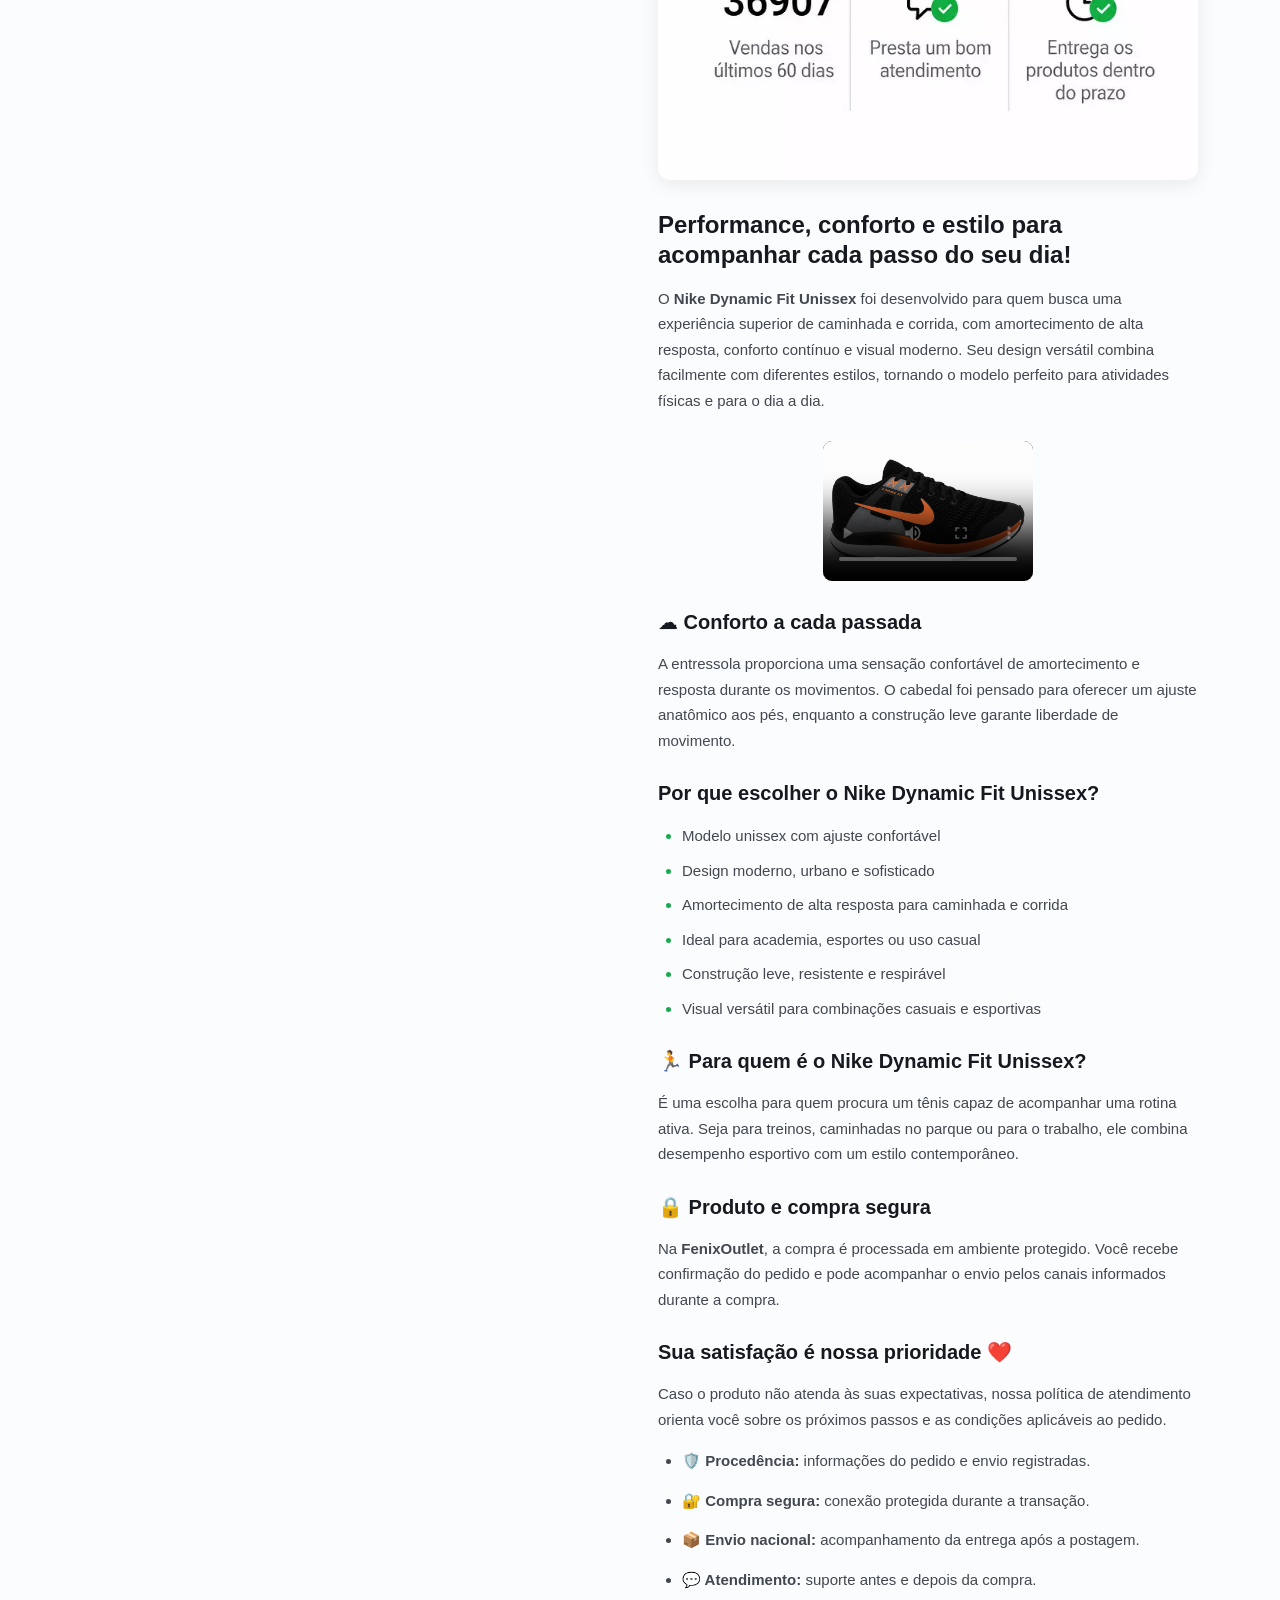
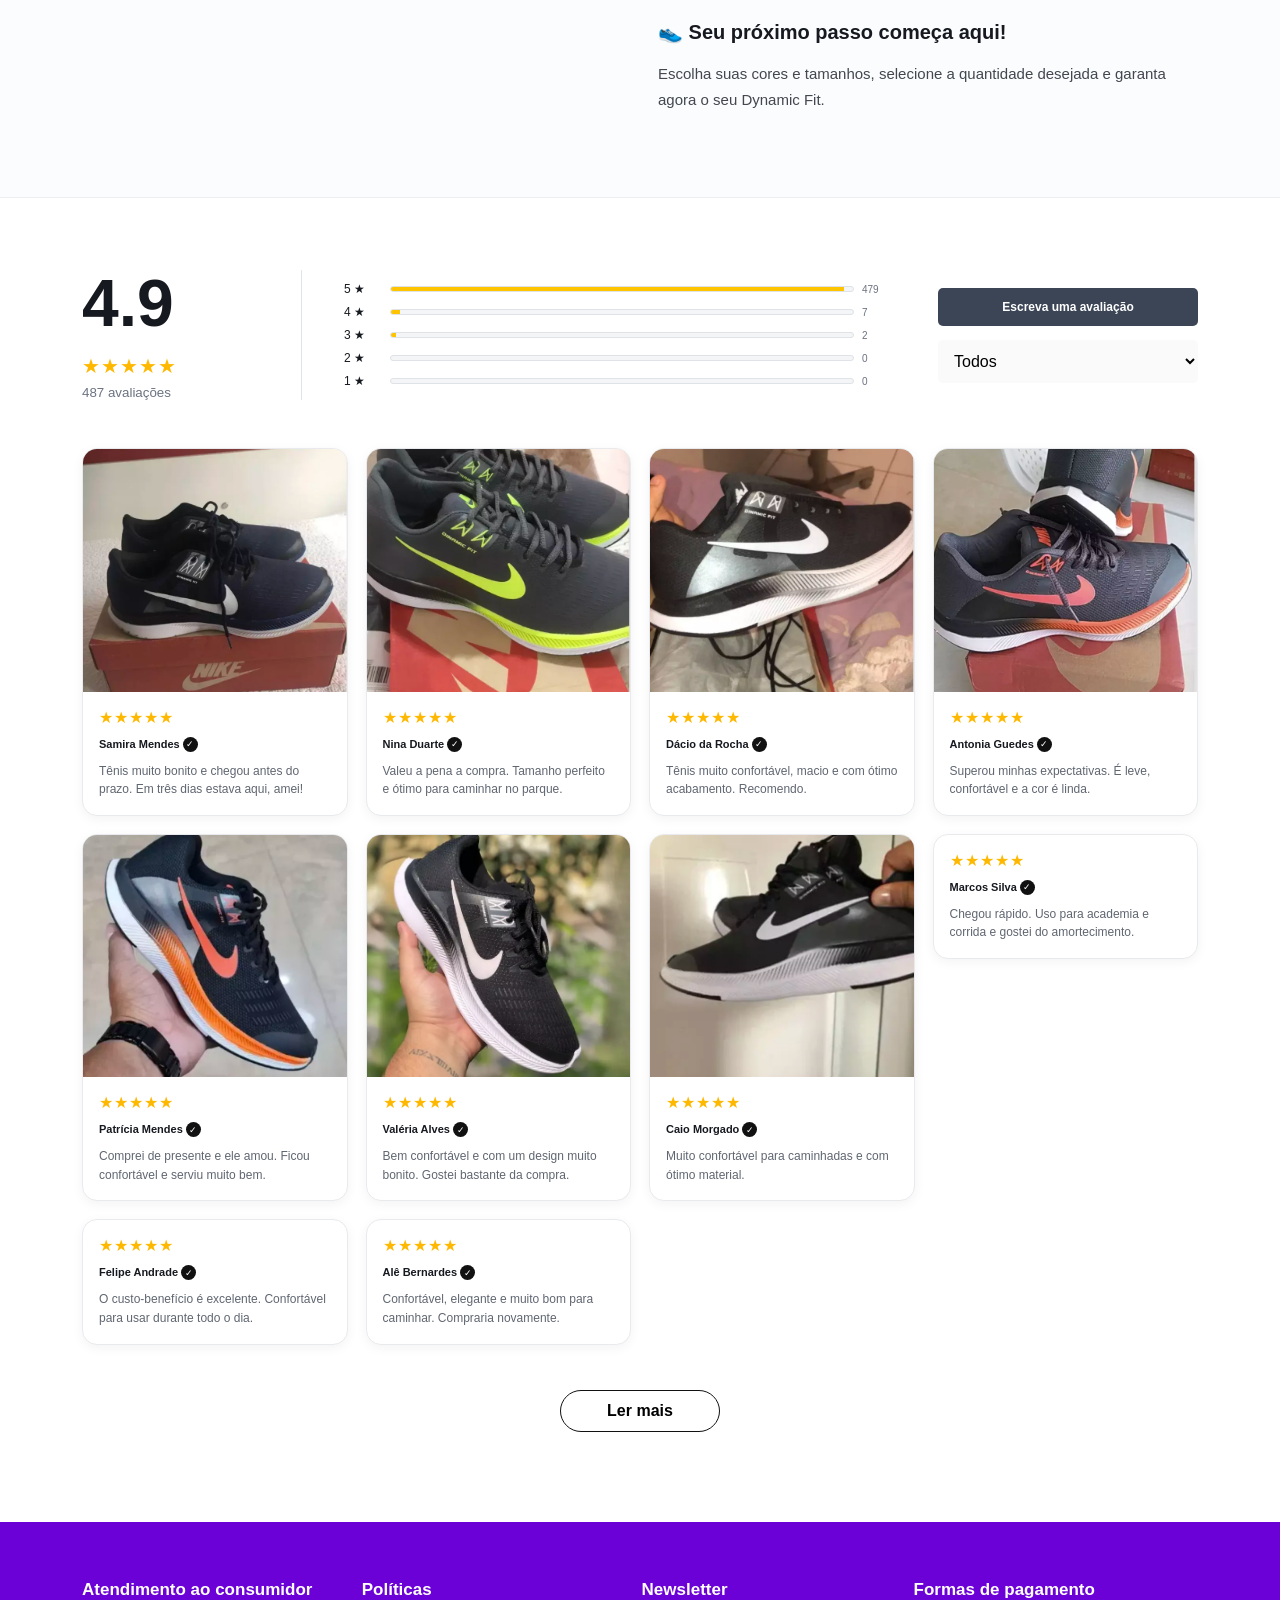
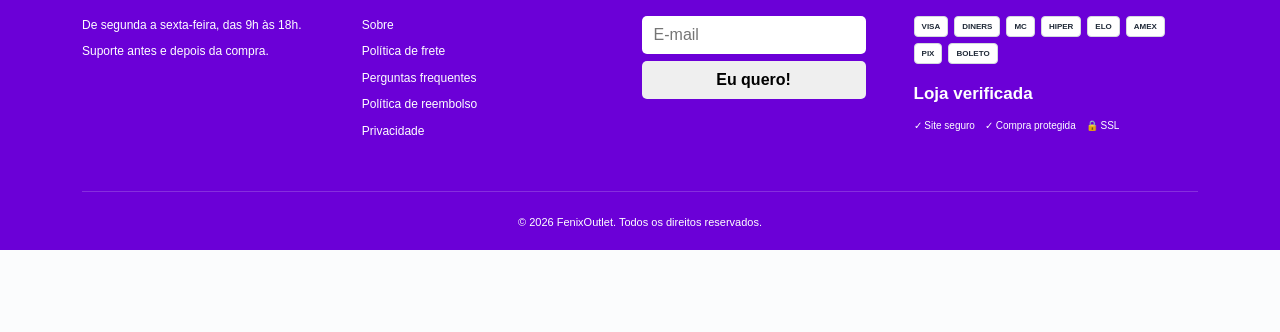
==== commit 86887eca: "Add files via upload" ====
--- a/fenix-outlet/index.html
+++ b/fenix-outlet/index.html
@@ -2,6 +2,6 @@
 <html lang="pt-BR"><head><meta charset="utf-8"/><meta content="width=device-width, initial-scale=1" name="viewport"/><meta content="Nike Dynamic Fit Unissex com frete grátis para todo o Brasil." name="description"/><meta content="#101010" name="theme-color"/><link href="assets/images/favicon.webp" rel="icon"/><title>Nike Dynamic Fit Unissex | FenixOutlet</title><style>
 :root{--ink:#16191f;--muted:#6b7280;--line:#e3e6ea;--green:#36a600;--green-dark:#2d8e00;--purple:#6b00d7;--purple-dark:#5100a8;--soft:#f8f9fa;--yellow:#ffb800;color:var(--ink);font-synthesis:none;background:#fff;font-family:Montserrat,Arial,sans-serif}*{box-sizing:border-box}html{scroll-behavior:smooth}body{background:#fbfcfd;margin:0;padding-bottom:82px}button,input,select{font:inherit}button,a{-webkit-tap-highlight-color:transparent}.shell{width:min(1116px,100% - 32px);margin-inline:auto}.announcement{color:#fff;text-align:center;text-transform:uppercase;letter-spacing:.07em;background:#111;padding:7px 16px;font-size:11px;font-weight:800}.utility-bar{background:var(--purple-dark);color:#fff;font-size:10px}.utility-bar .shell{justify-content:flex-end;align-items:center;gap:24px;min-height:34px;display:flex}.utility-bar a{color:inherit;text-decoration:none;transition:opacity .18s}.utility-bar a:hover{opacity:.78;text-underline-offset:3px;text-decoration:underline}.store-header{background:var(--purple);color:#fff}.header-main{align-items:center;gap:38px;min-height:72px;display:flex}.brand,.footer-brand{color:#fff;letter-spacing:-.06em;font-size:24px;font-weight:800;text-decoration:none}.search{color:#555;background:#fff;border-radius:99px;flex:1;align-items:center;display:flex;overflow:hidden}.search input{border:0;outline:0;width:100%;padding:13px 18px}.search svg{fill:none;stroke:currentColor;stroke-linecap:round;stroke-width:2px;width:22px;height:22px;margin:0 18px}.header-actions{white-space:nowrap;align-items:center;gap:22px;font-size:13px;font-weight:800;display:flex}.header-action{color:#fff;align-items:center;gap:7px;text-decoration:none;transition:opacity .18s,transform .18s;display:inline-flex;position:relative}.header-action:hover{opacity:.82;transform:translateY(-1px)}.header-action>svg{fill:none;stroke:currentColor;stroke-linecap:round;stroke-linejoin:round;stroke-width:2px;width:23px;height:23px}.header-action .account-chevron{stroke-width:2.2px;width:13px;height:13px}.cart-action{margin-left:2px}.cart-count{color:#242424;background:#c6ff00;border-radius:99px;place-items:center;min-width:18px;height:18px;padding:0 4px;font-size:10px;font-weight:900;line-height:1;display:grid;position:absolute;top:-9px;right:-10px}.category-nav{color:#fff;background:var(--purple);border-top:1px solid #ffffff17}.category-nav .shell{text-transform:uppercase;align-items:center;gap:30px;min-height:45px;font-size:11px;font-weight:800;display:flex}.category-nav a{min-height:45px;color:inherit;align-items:center;text-decoration:none;transition:opacity .18s;display:inline-flex}.category-nav a:hover{opacity:.75}.all-categories{gap:8px}.all-categories svg{fill:none;stroke:currentColor;stroke-linecap:round;stroke-width:2.4px;width:18px;height:18px}.hero-banner{background:#23103f;display:block}.hero-banner img{width:100%;height:auto;display:block}.product-shell{grid-template-columns:minmax(0,1fr) minmax(0,1fr);align-items:start;gap:36px;padding-block:40px 70px;display:grid}.gallery{align-self:start;min-width:0;position:sticky;top:24px}.gallery-stage{aspect-ratio:3/2;background:#fff;border:1px solid #eceef0;border-radius:16px;place-items:center;display:grid;position:relative;overflow:hidden;box-shadow:0 8px 28px #16191f12}.gallery-stage>img{object-fit:contain;width:100%;height:100%;transition:opacity .18s}.gallery-badge{z-index:2;color:#fff;background:#111;border-radius:99px;padding:7px 11px;font-size:11px;font-weight:800;position:absolute;top:16px;left:16px}.gallery-arrow{z-index:3;color:#60646b;cursor:pointer;background:0 0;border:0;width:42px;height:54px;font-size:42px;line-height:1;position:absolute;top:50%;transform:translateY(-50%)}.gallery-arrow:hover{color:#111}.gallery-arrow-prev{left:6px}.gallery-arrow-next{right:6px}.thumbnails{grid-template-columns:repeat(4,112px);gap:12px;margin-top:14px;display:grid}.thumbnails button{cursor:pointer;background:#fff;border:2px solid #0000;border-radius:11px;height:80px;padding:4px;overflow:hidden;box-shadow:0 2px 10px #0000000a}.thumbnails button.is-active{border-color:#111}.thumbnails img{object-fit:contain;border-radius:7px;width:100%;height:100%;display:block}.product-info{min-width:0}.badges{flex-wrap:wrap;gap:7px;display:flex}.pill{color:#fff;text-transform:uppercase;background:#77808a;border-radius:99px;padding:6px 9px;font-size:9px;font-weight:800}.pill.dark{background:#003f7a}.pill.sale{color:#111;background:#ffd400}.product-info h1{letter-spacing:-.045em;margin:16px 0 9px;font-size:clamp(28px,2.7vw,36px);line-height:1.12}.rating{color:var(--yellow);align-items:center;gap:9px;font-weight:800;display:flex}.rating small{color:var(--muted);font-weight:500}.price-panel{border:1px solid var(--line);background:var(--soft);border-radius:9px;align-items:center;gap:18px;margin:20px 0 22px;padding:16px;display:flex}.price-panel strong{color:#159447;font-size:30px}.price-panel div{flex-direction:column;align-items:flex-start;gap:4px;display:flex}.price-panel del{font-size:13px}.price-panel small{color:#fff;background:#171717;border-radius:99px;padding:4px 8px;font-size:9px;font-weight:800}.option-block{margin:18px 0}.option-block p,.option-block label{margin:0 0 10px;font-size:13px;display:block}.color-options{flex-wrap:wrap;gap:8px;display:flex}.color-options button{color:#262a31;cursor:pointer;background:#fff;border:1px solid #9299a2;border-radius:99px;padding:9px 14px;font-size:12px}.color-options button:hover{transform:translateY(-1px)}.color-options button.is-active{color:#fff;background:#4e535a;border-color:#4e535a}.size-block select{background:#fff;border:1px solid #89919b;border-radius:7px;width:100%;max-width:250px;padding:10px 12px}.offers h2{color:#525864;text-transform:uppercase;align-items:center;gap:12px;margin:26px 0 14px;font-size:11px;display:flex}.offers h2:before,.offers h2:after{content:"";background:#d9dde2;flex:1;height:1px}.offer-card{background:#fff;border:1px solid #e0e3e6;border-radius:16px;width:100%;margin-bottom:14px;position:relative}.offer-radio{border:1px solid #a7adb5;border-radius:50%;width:19px;height:19px;box-shadow:inset 0 0 0 4px #fff}.offer-copy strong{font-size:19px}.offer-price{text-align:right;flex-direction:column;gap:4px;display:flex}.offer-price strong{font-size:16px}.offer-price del{color:var(--muted);font-size:10px}.offer-seal{z-index:2;width:78px;position:absolute;top:-24px;right:10px}.purchase-cta{background:var(--green);color:#fff;text-transform:uppercase;border-radius:10px;justify-content:center;align-items:center;gap:10px;width:100%;padding:17px;font-size:18px;font-weight:800;text-decoration:none;transition:transform .18s,background .18s;display:flex;box-shadow:0 10px 24px #36a60038}.purchase-cta:hover{background:var(--green-dark);transform:translateY(-1px)}.urgency{text-align:center;background:#fff;border-radius:12px;margin:12px 0 8px;padding:12px 16px;box-shadow:0 2px 12px #0000000f}.urgency p{margin:0;font-size:12px}.urgency p span{color:#d33;font-size:17px}.urgency-track{background:#e5e7eb;border-radius:99px;height:7px;margin-top:8px;overflow:hidden}.urgency-track span{background:#d33;width:12%;height:100%;display:block}.payment-row{background:#fff;border-radius:12px;flex-wrap:wrap;justify-content:center;gap:6px;margin-bottom:24px;padding:12px;display:flex;box-shadow:0 2px 12px #0000000f}.payment-row span,.footer-payments span{color:#1f2937;background:#fff;border:1px solid #d4d8de;border-radius:4px;padding:5px 7px;font-size:8px;font-weight:800}.product-story{padding-top:4px}.trust-card{background:#fff;border-radius:14px;align-items:center;gap:16px;margin:15px 0;padding:17px 20px;display:flex;box-shadow:0 5px 20px #00000012}.trust-card img{object-fit:contain;width:52px;height:42px}.trust-card p{margin:0;font-size:13px;line-height:1.5}.trust-card p span,.trust-card p strong{color:#13a44d}.trust-icon{color:#18bd5c;border:2px solid #18bd5c;border-radius:50%;flex:none;place-items:center;width:34px;height:34px;font-weight:800;display:grid}.marketplace-proof{background:#fff;border-radius:12px;width:100%;margin:26px 0;display:block;box-shadow:0 4px 20px #00000014}.story-copy h2{margin:30px 0 16px;font-size:24px;line-height:1.25}.story-copy h3{margin:27px 0 12px;font-size:20px;line-height:1.35}.story-copy p,.story-copy li{color:#424750;font-size:15px;line-height:1.7}.story-copy video{background:#111;border-radius:9px;width:210px;max-height:430px;margin:28px auto;display:block}.feature-list,.assurance-list{padding-left:24px}.feature-list li{margin:9px 0}.feature-list li::marker{color:#18aa4f}.assurance-list li{margin:14px 0}.reviews-section{background:#fff;border-top:1px solid #eceef1;padding:72px 0 90px}.rating-summary{grid-template-columns:220px 1fr 260px;align-items:center;gap:42px;margin-bottom:48px;display:grid}.rating-score{border-right:1px solid #e1e4e8;flex-direction:column;align-items:flex-start;padding-right:34px;display:flex}.rating-score strong{font-size:66px;line-height:1}.rating-score span,.review-stars{color:var(--yellow);letter-spacing:1px}.rating-score span{margin:18px 0 7px;font-size:20px}.rating-score small{color:var(--muted)}.rating-distribution{gap:9px;display:grid}.rating-distribution div{grid-template-columns:38px 1fr 34px;align-items:center;gap:8px;font-size:12px;display:grid}.rating-distribution i{background:#f4f5f6;border:1px solid #dfe2e6;border-radius:99px;height:6px;overflow:hidden}.rating-distribution b{background:#ffc400;height:100%;display:block}.rating-distribution small{color:var(--muted)}.review-actions{gap:14px;display:grid}.review-actions button,.review-actions select{border:0;border-radius:5px;width:100%;padding:12px}.review-actions button{color:#fff;background:#3c4556;font-size:12px;font-weight:800}.review-actions select{background:#fafafa}.review-grid{grid-template-columns:repeat(4,minmax(0,1fr));align-items:start;gap:18px;display:grid}.review-card{background:#fff;border:1px solid #e8eaed;border-radius:15px;overflow:hidden;box-shadow:0 3px 12px #0000000d}.review-card>img{aspect-ratio:1/.92;object-fit:cover;width:100%;display:block}.review-body{padding:16px}.review-body strong{margin:10px 0;font-size:11px;display:block}.review-body p{color:#606671;margin:0;font-size:12px;line-height:1.55}.verified{color:#fff;background:#111;border-radius:50%;place-items:center;width:15px;height:15px;font-size:9px;display:inline-grid}.load-more{text-align:center;padding-top:45px}.load-more button{cursor:pointer;background:#fff;border:1px solid #111;border-radius:99px;min-width:160px;padding:11px 24px;font-weight:700}.store-footer{background:var(--purple);color:#fff;padding:58px 0 22px}.footer-grid{grid-template-columns:1.1fr 1.1fr 1fr 1.35fr;gap:48px;display:grid}.footer-grid>div>strong{margin-bottom:16px;font-size:17px;display:block}.footer-grid p{margin:8px 0;font-size:12px;line-height:1.55}.newsletter{gap:7px;display:grid}.newsletter input,.newsletter button{border:0;border-radius:5px;height:38px;padding:0 12px}.newsletter input:focus{outline-offset:2px;outline:3px solid #ffffff4d}.newsletter button{cursor:pointer;font-weight:800;transition:background .18s,color .18s,transform .12s}.newsletter button:hover{background:#fff}.newsletter button:active{transform:translateY(1px)}.newsletter button:focus-visible{outline-offset:2px;outline:3px solid #c6ff00}.newsletter button.is-success{color:#fff;background:#168a4a}.newsletter-status{min-height:14px;font-size:10px;line-height:1.4}.footer-payments{flex-wrap:wrap;gap:6px;display:flex}.verified-title{margin-top:20px}.verification-badges{flex-wrap:wrap;gap:10px;font-size:10px;display:flex}.footer-bottom{text-align:center;border-top:1px solid #ffffff2e;margin-top:42px;padding-top:24px;font-size:11px}.sticky-buy{z-index:30;pointer-events:none;background:#fffffff7;border-top:1px solid #dfe2e5;transition:transform .38s cubic-bezier(.16,1,.3,1);position:fixed;bottom:0;left:0;right:0;transform:translateY(110%);box-shadow:0 -8px 28px #00000017}.sticky-buy.is-visible{pointer-events:auto;transform:translateY(0)}.sticky-inner{align-items:center;gap:16px;min-height:82px;display:flex}.sticky-inner>img{object-fit:contain;border:1px solid #ddd;border-radius:7px;width:58px;height:52px}.sticky-copy{flex-direction:column;flex:1;gap:4px;display:flex}.sticky-copy strong{font-size:12px}.sticky-copy span{font-size:17px;font-weight:800}.sticky-select{background:#fff;border:1px solid #ccd1d7;border-radius:7px;width:260px;padding:11px 12px}.sticky-cta{background:var(--green);color:#fff;white-space:nowrap;text-transform:uppercase;border-radius:7px;padding:14px 24px;font-size:12px;font-weight:800;text-decoration:none}.sticky-cta:hover{background:var(--green-dark)}@media (width<=900px){body{padding-bottom:72px}.shell{width:min(100% - 24px,680px)}.utility-bar,.category-nav{display:none}.header-main{gap:16px;min-height:64px}.brand{font-size:20px}.search{display:none}.header-actions{gap:16px;margin-left:auto}.header-action-label,.account-chevron{display:none}.header-action>svg{width:22px;height:22px}.product-shell{padding-block:18px 44px;display:block}.gallery{position:static}.gallery-stage{aspect-ratio:1.25;border-radius:10px}.thumbnails{grid-template-columns:repeat(4,1fr);gap:7px}.thumbnails button{width:auto;height:66px}.product-info{padding-top:28px}.product-info h1{font-size:27px}.rating-summary{grid-template-columns:1fr;gap:24px}.rating-score{border:0;padding:0}.review-grid{grid-template-columns:repeat(2,minmax(0,1fr));gap:10px}.reviews-section{padding-block:48px 60px}.footer-grid{grid-template-columns:1fr 1fr;gap:34px 24px}.sticky-inner{min-height:72px}.sticky-copy,.sticky-inner>img{display:none}.sticky-select{flex:1;width:auto;min-width:0}.sticky-cta{padding-inline:14px}}@media (width<=520px){.pill{font-size:8px}.price-panel strong{font-size:26px}.offer-select{padding-inline:12px}.story-copy h2{font-size:22px}.story-copy h3{font-size:18px}.story-copy p,.story-copy li{font-size:14px}.review-grid{grid-template-columns:1fr 1fr}.review-body{padding:12px}.footer-grid{grid-template-columns:1fr}.sticky-cta{font-size:10px}}.sr-only{clip:rect(0, 0, 0, 0);white-space:nowrap;border:0;width:1px;height:1px;margin:-1px;padding:0;position:absolute;overflow:hidden}.offer-card{cursor:default;padding:0;transition:border-color .18s,background-color .18s,box-shadow .18s;display:block;overflow:visible}.offer-card.is-active{background:#f8fffa;border-color:#a8dfb7;box-shadow:0 7px 20px #1896531a}.offer-select{width:100%;color:inherit;text-align:left;cursor:pointer;background:0 0;border:0;border-radius:12px;align-items:center;gap:13px;padding:18px;display:flex}.offer-card.is-active .offer-radio{background:#18a154}.offer-title-line{flex-wrap:wrap;align-items:center;gap:8px;display:flex}.saving-badge{text-transform:uppercase;background:#d8f0e2;border-radius:99px;padding:4px 8px;color:#087a3e!important;font-size:9px!important;font-weight:800!important}.offer-options{border-top:1px solid #dce7df;margin:0 18px 18px 48px;padding-top:13px}.offer-options[hidden]{display:none}.offer-options>p{color:#4b5563;text-transform:uppercase;margin:0 0 9px;font-size:10px;font-weight:800}.offer-item{grid-template-columns:48px minmax(0,1fr) 66px;align-items:center;gap:9px;margin-top:8px;display:grid}.offer-item img{object-fit:contain;background:#fff;border:1px solid #d5dce0;border-radius:6px;width:48px;height:40px;box-shadow:0 2px 5px #00000014}.offer-item select{color:#20252b;background:#fff;border:1px solid #d5dce0;border-radius:6px;width:100%;min-width:0;height:38px;padding:0 10px;font-size:12px}.purchase-cta,.sticky-cta{background:#36a600}.purchase-cta:hover,.sticky-cta:hover{background:#2d8e00}@media (width<=800px){.offer-select{padding:16px 13px}.offer-options{margin:0 13px 15px;padding-top:12px}.offer-item{grid-template-columns:44px minmax(0,1fr) 60px;gap:7px}.offer-item img{width:44px;height:38px}.offer-price strong{font-size:14px}}
 
-</style><style>a[aria-disabled="true"] { cursor: default; }</style></head><body><div data-store="" id="inicio"><header class="store-header"><div class="announcement">Enviamos para todo o Brasil!</div><div class="utility-bar"><div class="shell"><a data-header-utility-link="" href="#inicio">Acessibilidade</a><a data-header-utility-link="" href="#inicio">Tire suas dúvidas</a></div></div><div class="header-main shell"><a aria-label="FenixOutlet — início" class="brand" href="#inicio">FenixOutlet</a><label aria-label="Buscar produtos" class="search"><input placeholder="O que você está procurando?" type="search"/><svg aria-hidden="true" viewbox="0 0 24 24"><circle cx="11" cy="11" r="6.5"></circle><path d="m16 16 4 4"></path></svg></label><div aria-label="Conta, favoritos e carrinho" class="header-actions"><a aria-label="Favoritos" class="header-action" data-header-action="" href="#inicio"><svg aria-hidden="true" data-header-icon="heart" viewbox="0 0 24 24"><path d="M20.8 4.6a5.5 5.5 0 0 0-7.8 0L12 5.7l-1.1-1.1a5.5 5.5 0 0 0-7.8 7.8l1.1 1.1L12 21l7.8-7.5 1.1-1.1a5.5 5.5 0 0 0-.1-7.8Z"></path></svg><span class="header-action-label">Favoritos</span></a><a aria-label="Entrar na conta" class="header-action" data-header-action="" href="#inicio"><svg aria-hidden="true" data-header-icon="account" viewbox="0 0 24 24"><circle cx="12" cy="7.5" r="3.5"></circle><path d="M5.5 21v-2.4a6.5 6.5 0 0 1 13 0V21Z"></path></svg><span class="header-action-label">Entrar</span><svg aria-hidden="true" class="account-chevron" viewbox="0 0 16 16"><path d="m4 6 4 4 4-4"></path></svg></a><a aria-label="Carrinho, nenhum item" class="header-action cart-action" data-header-action="" href="#inicio"><svg aria-hidden="true" data-header-icon="cart" viewbox="0 0 24 24"><path d="M2.5 4h2l2.1 10.1a2 2 0 0 0 2 1.6h7.9a2 2 0 0 0 2-1.6L20 7H5.2"></path><circle cx="9" cy="20" r="1"></circle><circle cx="17" cy="20" r="1"></circle></svg><span aria-hidden="true" class="cart-count">0</span></a></div></div><nav aria-label="Categorias" class="category-nav"><div class="shell"><a class="all-categories" data-category-link="" href="#inicio"><svg aria-hidden="true" data-header-icon="menu" viewbox="0 0 24 24"><path d="M4 6h16M4 12h16M4 18h16"></path></svg><span>Todas as categorias</span></a><a data-category-link="" href="#inicio">Corrida</a><a data-category-link="" href="#inicio">Futebol</a><a data-category-link="" href="#inicio">Sportstyle</a><a data-category-link="" href="#inicio">Saúde e bem-estar</a><a data-category-link="" href="#inicio">Infantil</a><a data-category-link="" href="#inicio">Netsrun</a></div></nav></header><picture class="hero-banner"><source media="(max-width: 640px)" srcset="assets/images/header-mob.jpg"/><img alt="Semana do cliente com ofertas especiais" src="assets/images/header.jpg"/></picture><main><section aria-label="Produto e compra" class="product-shell shell"><section aria-label="Galeria do produto" class="gallery" data-sticky-gallery=""><div class="gallery-stage"><span class="gallery-badge">70% OFF</span><button aria-label="Imagem anterior" class="gallery-arrow gallery-arrow-prev" data-gallery-prev="" type="button">‹</button><img alt="Tênis Nike Dynamic Fit, cor Preto" data-main-image="" src="assets/images/image_3.webp"/><button aria-label="Próxima imagem" class="gallery-arrow gallery-arrow-next" data-gallery-next="" type="button">›</button></div><div aria-label="Escolha a cor pela imagem" class="thumbnails"><button aria-label="Ver Preto" aria-pressed="true" class="is-active" data-color="Preto" data-image="assets/images/image_3.webp" type="button"><img alt="Tênis na cor Preto" src="assets/images/image_3.webp"/></button><button aria-label="Ver Azul Marinho" aria-pressed="false" data-color="Azul Marinho" data-image="assets/images/image_4.webp" type="button"><img alt="Tênis na cor Azul Marinho" src="assets/images/image_4.webp"/></button><button aria-label="Ver Preto com Amarelo" aria-pressed="false" data-color="Preto com Amarelo" data-image="assets/images/image_7.webp" type="button"><img alt="Tênis na cor Preto com Amarelo" src="assets/images/image_7.webp"/></button><button aria-label="Ver Preto com Laranja" aria-pressed="false" data-color="Preto com Laranja" data-image="assets/images/image_8.webp" type="button"><img alt="Tênis na cor Preto com Laranja" src="assets/images/image_8.webp"/></button></div></section><div class="product-info product-flow"><div class="badges"><span class="pill">Novo | +31.792 vendidos</span><span class="pill dark">Exclusividade</span><span class="pill sale">Queima de estoque 🎁</span></div><h1>Nike - Dynamic Fit Unissex</h1><div class="rating"><span aria-label="5 estrelas">★★★★★</span><small>4,9 (487 avaliações)</small></div><div class="price-panel"><strong>R$ 197,90</strong><div><del>R$ 799,00</del><small>ECONOMIZE 75%</small></div></div><section aria-label="Opções principais do produto" class="product-options"><div class="option-block"><p><strong>Cor - </strong><span data-selected-color="">Preto</span></p><div aria-label="Escolha a cor" class="color-options"><button aria-pressed="true" class="is-active" data-color="Preto" data-global-color="" data-image="assets/images/image_3.webp" type="button">Preto</button><button aria-pressed="false" data-color="Azul Marinho" data-global-color="" data-image="assets/images/image_4.webp" type="button">Azul Marinho</button><button aria-pressed="false" data-color="Preto com Amarelo" data-global-color="" data-image="assets/images/image_7.webp" type="button">Preto com Amarelo</button><button aria-pressed="false" data-color="Preto com Laranja" data-global-color="" data-image="assets/images/image_8.webp" type="button">Preto com Laranja</button></div></div><div class="option-block size-block"><label for="global-size"><strong>Tamanho - </strong><span data-selected-size="">42</span></label><select aria-label="Tamanho principal" data-global-size="" id="global-size"><option data-size="34" value="34">34</option><option data-size="35" value="35">35</option><option data-size="36" value="36">36</option><option data-size="37" value="37">37</option><option data-size="38" value="38">38</option><option data-size="39" value="39">39</option><option data-size="40" value="40">40</option><option data-size="41" value="41">41</option><option data-size="42" selected="" value="42">42</option><option data-size="43" value="43">43</option></select></div></section><section aria-labelledby="offers-title" class="offers"><h2 id="offers-title"><span>Compre mais e economize</span></h2><article class="offer-card" data-offer-card="1"><button aria-expanded="false" aria-pressed="false" class="offer-select" data-offer-quantity="1" data-offer-select="1" type="button"><span aria-hidden="true" class="offer-radio"></span><span class="offer-copy"><span class="offer-title-line"><strong>1 Par</strong></span><small>Preço padrão</small></span><span class="offer-price"><strong>R$ 197,90</strong><del>R$ 799,00</del></span></button><div class="offer-options" data-offer-options="" hidden=""><div class="offer-item" data-offer-item="0" data-offer-item-quantity="1"><img alt="Tênis Preto, par 1" data-offer-item-image="" src="assets/images/image_3.webp"/><label class="sr-only" for="offer-1-color-0">Cor do par 1</label><select aria-label="Cor do par 1" data-item-index="0" data-item-offer-quantity="1" data-offer-color="" id="offer-1-color-0"><option data-image="assets/images/image_3.webp" selected="" value="Preto">Preto</option><option data-image="assets/images/image_4.webp" value="Azul Marinho">Azul Marinho</option><option data-image="assets/images/image_7.webp" value="Preto com Amarelo">Preto com Amarelo</option><option data-image="assets/images/image_8.webp" value="Preto com Laranja">Preto com Laranja</option></select><label class="sr-only" for="offer-1-size-0">Tamanho do par 1</label><select aria-label="Tamanho do par 1" data-item-index="0" data-item-offer-quantity="1" data-offer-size="" id="offer-1-size-0"><option data-size="34" value="34">34</option><option data-size="35" value="35">35</option><option data-size="36" value="36">36</option><option data-size="37" value="37">37</option><option data-size="38" value="38">38</option><option data-size="39" value="39">39</option><option data-size="40" value="40">40</option><option data-size="41" value="41">41</option><option data-size="42" selected="" value="42">42</option><option data-size="43" value="43">43</option></select></div></div></article><article class="offer-card is-active" data-offer-card="2"><img alt="Mais popular" class="offer-seal" src="assets/images/selo.webp"/><button aria-expanded="true" aria-pressed="true" class="offer-select" data-offer-quantity="2" data-offer-select="2" type="button"><span aria-hidden="true" class="offer-radio"></span><span class="offer-copy"><span class="offer-title-line"><strong>2 Pares</strong><small class="saving-badge">Economize R$ 978,80</small></span><small>Você economiza 70%</small></span><span class="offer-price"><strong>R$ 395,80</strong><del>R$ 1.399,00</del></span></button><div class="offer-options" data-offer-options=""><p>Escolha as cores e tamanhos:</p><div class="offer-item" data-offer-item="0" data-offer-item-quantity="2"><img alt="Tênis Preto, par 1" data-offer-item-image="" src="assets/images/image_3.webp"/><label class="sr-only" for="offer-2-color-0">Cor do par 1</label><select aria-label="Cor do par 1" data-item-index="0" data-item-offer-quantity="2" data-offer-color="" id="offer-2-color-0"><option data-image="assets/images/image_3.webp" selected="" value="Preto">Preto</option><option data-image="assets/images/image_4.webp" value="Azul Marinho">Azul Marinho</option><option data-image="assets/images/image_7.webp" value="Preto com Amarelo">Preto com Amarelo</option><option data-image="assets/images/image_8.webp" value="Preto com Laranja">Preto com Laranja</option></select><label class="sr-only" for="offer-2-size-0">Tamanho do par 1</label><select aria-label="Tamanho do par 1" data-item-index="0" data-item-offer-quantity="2" data-offer-size="" id="offer-2-size-0"><option data-size="34" value="34">34</option><option data-size="35" value="35">35</option><option data-size="36" value="36">36</option><option data-size="37" value="37">37</option><option data-size="38" value="38">38</option><option data-size="39" value="39">39</option><option data-size="40" value="40">40</option><option data-size="41" value="41">41</option><option data-size="42" selected="" value="42">42</option><option data-size="43" value="43">43</option></select></div><div class="offer-item" data-offer-item="1" data-offer-item-quantity="2"><img alt="Tênis Preto, par 2" data-offer-item-image="" src="assets/images/image_3.webp"/><label class="sr-only" for="offer-2-color-1">Cor do par 2</label><select aria-label="Cor do par 2" data-item-index="1" data-item-offer-quantity="2" data-offer-color="" id="offer-2-color-1"><option data-image="assets/images/image_3.webp" selected="" value="Preto">Preto</option><option data-image="assets/images/image_4.webp" value="Azul Marinho">Azul Marinho</option><option data-image="assets/images/image_7.webp" value="Preto com Amarelo">Preto com Amarelo</option><option data-image="assets/images/image_8.webp" value="Preto com Laranja">Preto com Laranja</option></select><label class="sr-only" for="offer-2-size-1">Tamanho do par 2</label><select aria-label="Tamanho do par 2" data-item-index="1" data-item-offer-quantity="2" data-offer-size="" id="offer-2-size-1"><option data-size="34" value="34">34</option><option data-size="35" value="35">35</option><option data-size="36" value="36">36</option><option data-size="37" value="37">37</option><option data-size="38" value="38">38</option><option data-size="39" value="39">39</option><option data-size="40" value="40">40</option><option data-size="41" value="41">41</option><option data-size="42" selected="" value="42">42</option><option data-size="43" value="43">43</option></select></div></div></article></section><a class="purchase-cta" data-purchase-cta="" href="https://pagamentosprotegidos.com/checkout/214722020:1"><span aria-hidden="true">🛒</span> Adicionar ao carrinho</a><div class="urgency" role="status"><p>🔥 <strong>Restam apenas <span>5</span> unidades disponíveis</strong></p><div class="urgency-track"><span></span></div></div><div aria-label="Formas de pagamento" class="payment-row"><span>PIX</span><span>VISA</span><span>Mastercard</span><span>Elo</span><span>Boleto</span></div><section aria-label="Detalhes e garantias do produto" class="product-story" data-product-story=""><div class="trust-card shipping-card"><img alt="Correios" src="assets/images/correios.png"/><p><strong>Frete grátis</strong> via Correios Expresso<br/><span>para todo o Brasil</span></p></div><div class="trust-card"><span aria-hidden="true" class="trust-icon">✓</span><p><strong>Devoluções gratuitas</strong><br/>Estorno de 100% do seu dinheiro em até 7 dias após o recebimento.</p></div><img alt="MercadoPago Líder Platinum" class="marketplace-proof" src="assets/images/mercado.webp"/><div class="story-copy"><h2>Performance, conforto e estilo para acompanhar cada passo do seu dia!</h2><p>O <strong>Nike Dynamic Fit Unissex</strong> foi desenvolvido para quem busca uma experiência superior de caminhada e corrida, com amortecimento de alta resposta, conforto contínuo e visual moderno. Seu design versátil combina facilmente com diferentes estilos, tornando o modelo perfeito para atividades físicas e para o dia a dia.</p><video controls="" poster="assets/images/image_8.webp" preload="metadata"><source src="assets/video/product.mp4" type="video/mp4"/>Seu navegador não suporta vídeo.</video><h3>☁ Conforto a cada passada</h3><p>A entressola proporciona uma sensação confortável de amortecimento e resposta durante os movimentos. O cabedal foi pensado para oferecer um ajuste anatômico aos pés, enquanto a construção leve garante liberdade de movimento.</p><h3>Por que escolher o Nike Dynamic Fit Unissex?</h3><ul class="feature-list"><li>Modelo unissex com ajuste confortável</li><li>Design moderno, urbano e sofisticado</li><li>Amortecimento de alta resposta para caminhada e corrida</li><li>Ideal para academia, esportes ou uso casual</li><li>Construção leve, resistente e respirável</li><li>Visual versátil para combinações casuais e esportivas</li></ul><h3>🏃 Para quem é o Nike Dynamic Fit Unissex?</h3><p>É uma escolha para quem procura um tênis capaz de acompanhar uma rotina ativa. Seja para treinos, caminhadas no parque ou para o trabalho, ele combina desempenho esportivo com um estilo contemporâneo.</p><h3>🔒 Produto e compra segura</h3><p>Na <strong>FenixOutlet</strong>, a compra é processada em ambiente protegido. Você recebe confirmação do pedido e pode acompanhar o envio pelos canais informados durante a compra.</p><h3>Sua satisfação é nossa prioridade ❤️</h3><p>Caso o produto não atenda às suas expectativas, nossa política de atendimento orienta você sobre os próximos passos e as condições aplicáveis ao pedido.</p><ul class="assurance-list"><li><strong>🛡️ Procedência:</strong> informações do pedido e envio registradas.</li><li><strong>🔐 Compra segura:</strong> conexão protegida durante a transação.</li><li><strong>📦 Envio nacional:</strong> acompanhamento da entrega após a postagem.</li><li><strong>💬 Atendimento:</strong> suporte antes e depois da compra.</li></ul><h3>👟 Seu próximo passo começa aqui!</h3><p>Escolha suas cores e tamanhos, selecione a quantidade desejada e garanta agora o seu Dynamic Fit.</p></div></section></div></section><section aria-labelledby="reviews-title" class="reviews-section" data-review-gallery=""><div class="shell"><div class="rating-summary" data-rating-summary=""><div class="rating-score"><strong>4.9</strong><span aria-label="5 estrelas">★★★★★</span><small>487 avaliações</small></div><div aria-label="Distribuição das avaliações" class="rating-distribution" data-rating-distribution=""><div><span>5 ★</span><i><b style="width: 98%"></b></i><small>479</small></div><div><span>4 ★</span><i><b style="width: 2%"></b></i><small>7</small></div><div><span>3 ★</span><i><b style="width: 1%"></b></i><small>2</small></div><div><span>2 ★</span><i><b style="width: 0%"></b></i><small>0</small></div><div><span>1 ★</span><i><b style="width: 0%"></b></i><small>0</small></div></div><div class="review-actions"><button type="button">Escreva uma avaliação</button><select aria-label="Filtrar avaliações"><option>Todos</option><option>Com fotos</option><option>Mais recentes</option></select></div></div><h2 class="sr-only" id="reviews-title">Avaliações de clientes</h2><div class="review-grid"><article class="review-card" data-review-card=""><img alt="Foto da avaliação de Samira Mendes" loading="eager" src="assets/images/reviews/image_27.webp"/><div class="review-body"><span aria-label="5 estrelas" class="review-stars">★★★★★</span><strong>Samira Mendes <span class="verified" title="Compra verificada">✓</span></strong><p>Tênis muito bonito e chegou antes do prazo. Em três dias estava aqui, amei!</p></div></article><article class="review-card" data-review-card=""><img alt="Foto da avaliação de Nina Duarte" loading="eager" src="assets/images/reviews/image_28.webp"/><div class="review-body"><span aria-label="5 estrelas" class="review-stars">★★★★★</span><strong>Nina Duarte <span class="verified" title="Compra verificada">✓</span></strong><p>Valeu a pena a compra. Tamanho perfeito e ótimo para caminhar no parque.</p></div></article><article class="review-card" data-review-card=""><img alt="Foto da avaliação de Dácio da Rocha" loading="eager" src="assets/images/reviews/image_29.webp"/><div class="review-body"><span aria-label="5 estrelas" class="review-stars">★★★★★</span><strong>Dácio da Rocha <span class="verified" title="Compra verificada">✓</span></strong><p>Tênis muito confortável, macio e com ótimo acabamento. Recomendo.</p></div></article><article class="review-card" data-review-card=""><img alt="Foto da avaliação de Antonia Guedes" loading="eager" src="assets/images/reviews/image_30.webp"/><div class="review-body"><span aria-label="5 estrelas" class="review-stars">★★★★★</span><strong>Antonia Guedes <span class="verified" title="Compra verificada">✓</span></strong><p>Superou minhas expectativas. É leve, confortável e a cor é linda.</p></div></article><article class="review-card" data-review-card=""><img alt="Foto da avaliação de Patrícia Mendes" loading="lazy" src="assets/images/reviews/image_31.webp"/><div class="review-body"><span aria-label="5 estrelas" class="review-stars">★★★★★</span><strong>Patrícia Mendes <span class="verified" title="Compra verificada">✓</span></strong><p>Comprei de presente e ele amou. Ficou confortável e serviu muito bem.</p></div></article><article class="review-card" data-review-card=""><img alt="Foto da avaliação de Valéria Alves" loading="lazy" src="assets/images/reviews/image_32.webp"/><div class="review-body"><span aria-label="5 estrelas" class="review-stars">★★★★★</span><strong>Valéria Alves <span class="verified" title="Compra verificada">✓</span></strong><p>Bem confortável e com um design muito bonito. Gostei bastante da compra.</p></div></article><article class="review-card" data-review-card=""><img alt="Foto da avaliação de Caio Morgado" loading="lazy" src="assets/images/reviews/image_33.webp"/><div class="review-body"><span aria-label="5 estrelas" class="review-stars">★★★★★</span><strong>Caio Morgado <span class="verified" title="Compra verificada">✓</span></strong><p>Muito confortável para caminhadas e com ótimo material.</p></div></article><article class="review-card" data-review-card=""><div class="review-body"><span aria-label="5 estrelas" class="review-stars">★★★★★</span><strong>Marcos Silva <span class="verified" title="Compra verificada">✓</span></strong><p>Chegou rápido. Uso para academia e corrida e gostei do amortecimento.</p></div></article><article class="review-card" data-review-card=""><div class="review-body"><span aria-label="5 estrelas" class="review-stars">★★★★★</span><strong>Felipe Andrade <span class="verified" title="Compra verificada">✓</span></strong><p>O custo-benefício é excelente. Confortável para usar durante todo o dia.</p></div></article><article class="review-card" data-review-card=""><div class="review-body"><span aria-label="5 estrelas" class="review-stars">★★★★★</span><strong>Alê Bernardes <span class="verified" title="Compra verificada">✓</span></strong><p>Confortável, elegante e muito bom para caminhar. Compraria novamente.</p></div></article></div><div class="load-more"><button data-load-more-reviews="" type="button">Ler mais</button></div></div></section></main><footer class="store-footer"><div class="shell footer-grid"><div><strong>Atendimento ao consumidor</strong><p>De segunda a sexta-feira, das 9h às 18h.</p><p>Suporte antes e depois da compra.</p></div><div><strong>Políticas</strong><p>Sobre</p><p>Política de frete</p><p>Perguntas frequentes</p><p>Política de reembolso</p><p>Privacidade</p></div><div><strong>Newsletter</strong><form class="newsletter" data-newsletter-form="" data-success-label="E-mail válido!" data-success-message="Formato de e-mail válido."><label class="sr-only" for="newsletter-email">E-mail</label><input aria-describedby="newsletter-status" autocomplete="email" id="newsletter-email" inputmode="email" name="email" placeholder="E-mail" required="" type="email"/><button data-newsletter-submit="" type="submit">Eu quero!</button><span aria-live="polite" class="newsletter-status" data-newsletter-status="" id="newsletter-status"></span></form></div><div><strong>Formas de pagamento</strong><div aria-label="Formas de pagamento" class="footer-payments"><span>VISA</span><span>DINERS</span><span>MC</span><span>HIPER</span><span>ELO</span><span>AMEX</span><span>PIX</span><span>BOLETO</span></div><strong class="verified-title">Loja verificada</strong><div class="verification-badges"><span>✓ Site seguro</span><span>✓ Compra protegida</span><span>🔒 SSL</span></div></div></div><div class="footer-bottom shell">© 2026 FenixOutlet. Todos os direitos reservados.</div></footer><script type="module">var e=document.querySelector(`[data-newsletter-form]`);e?.addEventListener(`submit`,e=>{e.preventDefault();let t=e.currentTarget;if(!(t instanceof HTMLFormElement))return;if(!t.checkValidity()){t.reportValidity();return}let n=t.querySelector(`#newsletter-email`),r=t.querySelector(`[data-newsletter-submit]`),i=t.querySelector(`[data-newsletter-status]`);n instanceof HTMLInputElement&&r instanceof HTMLButtonElement&&i instanceof HTMLElement&&(r.textContent=t.dataset.successLabel??`E-mail válido!`,r.classList.add(`is-success`),i.textContent=t.dataset.successMessage??`Formato de e-mail válido.`)}),e?.querySelector(`#newsletter-email`)?.addEventListener(`input`,()=>{let t=e.querySelector(`[data-newsletter-submit]`),n=e.querySelector(`[data-newsletter-status]`);t instanceof HTMLButtonElement&&(t.textContent=`Eu quero!`,t.classList.remove(`is-success`)),n instanceof HTMLElement&&(n.textContent=``)});</script><aside aria-hidden="true" aria-label="Compra rápida" class="sticky-buy" data-sticky-buy="" inert=""><div class="sticky-inner shell"><img alt="Nike Dynamic Fit, cor Preto" data-sticky-image="" src="assets/images/image_3.webp"/><div class="sticky-copy"><strong>Nike Dynamic Fit Unissex</strong><span data-sticky-price="">R$ 395,80</span></div><select aria-label="Cor e tamanho para compra rápida" class="sticky-select" data-sticky-combination=""><option value="Preto|34">Preto / 34</option><option value="Preto|35">Preto / 35</option><option value="Preto|36">Preto / 36</option><option value="Preto|37">Preto / 37</option><option value="Preto|38">Preto / 38</option><option value="Preto|39">Preto / 39</option><option value="Preto|40">Preto / 40</option><option value="Preto|41">Preto / 41</option><option selected="" value="Preto|42">Preto / 42</option><option value="Preto|43">Preto / 43</option><option value="Azul Marinho|34">Azul Marinho / 34</option><option value="Azul Marinho|35">Azul Marinho / 35</option><option value="Azul Marinho|36">Azul Marinho / 36</option><option value="Azul Marinho|37">Azul Marinho / 37</option><option value="Azul Marinho|38">Azul Marinho / 38</option><option value="Azul Marinho|39">Azul Marinho / 39</option><option value="Azul Marinho|40">Azul Marinho / 40</option><option value="Azul Marinho|41">Azul Marinho / 41</option><option value="Azul Marinho|42">Azul Marinho / 42</option><option value="Azul Marinho|43">Azul Marinho / 43</option><option value="Preto com Amarelo|34">Preto com Amarelo / 34</option><option value="Preto com Amarelo|35">Preto com Amarelo / 35</option><option value="Preto com Amarelo|36">Preto com Amarelo / 36</option><option value="Preto com Amarelo|37">Preto com Amarelo / 37</option><option value="Preto com Amarelo|38">Preto com Amarelo / 38</option><option value="Preto com Amarelo|39">Preto com Amarelo / 39</option><option value="Preto com Amarelo|40">Preto com Amarelo / 40</option><option value="Preto com Amarelo|41">Preto com Amarelo / 41</option><option value="Preto com Amarelo|42">Preto com Amarelo / 42</option><option value="Preto com Amarelo|43">Preto com Amarelo / 43</option><option value="Preto com Laranja|34">Preto com Laranja / 34</option><option value="Preto com Laranja|35">Preto com Laranja / 35</option><option value="Preto com Laranja|36">Preto com Laranja / 36</option><option value="Preto com Laranja|37">Preto com Laranja / 37</option><option value="Preto com Laranja|38">Preto com Laranja / 38</option><option value="Preto com Laranja|39">Preto com Laranja / 39</option><option value="Preto com Laranja|40">Preto com Laranja / 40</option><option value="Preto com Laranja|41">Preto com Laranja / 41</option><option value="Preto com Laranja|42">Preto com Laranja / 42</option><option value="Preto com Laranja|43">Preto com Laranja / 43</option></select><a class="sticky-cta" data-sticky-purchase-cta="" href="https://pagamentosprotegidos.com/checkout/214722020:1">Adicionar ao carrinho</a></div></aside></div><script type="module">
-var e=[{quantity:1,label:`1 Par`,price:`R$ 197,90`,compareAtPrice:`R$ 799,00`,featured:!1},{quantity:2,label:`2 Pares`,price:`R$ 395,80`,compareAtPrice:`R$ 1.399,00`,featured:!0}],t=[{name:`Preto`,image:`assets/images/image_3.webp`},{name:`Azul Marinho`,image:`assets/images/image_4.webp`},{name:`Preto com Amarelo`,image:`assets/images/image_7.webp`},{name:`Preto com Laranja`,image:`assets/images/image_8.webp`}],n=new Map([[`Preto`,`preto`],[`Azul Marinho`,`azul-marinho`],[`Preto com Amarelo`,`preto-amarelo`],[`Preto com Laranja`,`preto-laranja`]]),r=t.map(({name:e})=>e);function i(e){return Number.isFinite(e)&&e<0}function a(e,t){let n=r.indexOf(e);if(n<0)throw RangeError(`Unsupported color: ${e}`);if(t!==-1&&t!==1)throw RangeError(`Direction must be -1 or 1`);return r[(n+t+r.length)%r.length]}function o(e,t,n){if(!Array.isArray(e)||!Number.isInteger(t)||!e[t])throw RangeError(`Focused selection does not exist`);return e.map((e,r)=>r===t?{...e,...n}:e)}var l=()=>({color:`Preto`,size:42});function u(){let r=document.querySelector(`[data-store]`);if(!r)return;let s={quantity:2,focusedItemIndex:0,selections:{1:[l()],2:[l(),l()]}},d=[...r.querySelectorAll(`.thumbnails [data-color]`)],f=[...r.querySelectorAll(`[data-global-color]`)],p=[...r.querySelectorAll(`[data-global-size]`)],m=r.querySelector(`[data-gallery-prev]`),h=r.querySelector(`[data-gallery-next]`),g=[...r.querySelectorAll(`[data-offer-card]`)],_=[...r.querySelectorAll(`[data-offer-select]`)],v=[...r.querySelectorAll(`[data-offer-color]`)],y=[...r.querySelectorAll(`[data-offer-size]`)],S=r.querySelector(`[data-sticky-buy]`),C=r.querySelector(`[data-sticky-combination]`),w=r.querySelector(`[data-sticky-image]`),T=r.querySelector(`[data-sticky-price]`),E=r.querySelector(`[data-main-image]`),D=[...r.querySelectorAll(`[data-selected-color]`)],O=[...r.querySelectorAll(`[data-selected-size]`)],k=e=>{let t=Number(e.dataset.itemOfferQuantity),n=Number(e.dataset.itemIndex);if(!(t!==1&&t!==2||!Number.isInteger(n)))return s.selections[t][n]},A=()=>{let e=s.selections[s.quantity];return s.focusedItemIndex=Math.min(s.focusedItemIndex,e.length-1),e[s.focusedItemIndex]},j=e=>t.find(({name:t})=>t===e)?.image??``,N=()=>{g.forEach(e=>{let t=Number(e.dataset.offerCard)===s.quantity;e.classList.toggle(`is-active`,t);let n=e.querySelector(`[data-offer-options]`);n&&(n.hidden=!t)}),_.forEach(e=>{let t=Number(e.dataset.offerSelect)===s.quantity;e.setAttribute(`aria-pressed`,String(t)),e.setAttribute(`aria-expanded`,String(t))}),v.forEach(e=>{let t=k(e);if(!t)return;e.value=t.color;let n=e.closest(`[data-offer-item]`)?.querySelector(`[data-offer-item-image]`);n&&(n.setAttribute(`src`,j(t.color)),n.setAttribute(`alt`,`Tênis ${t.color}`))}),y.forEach(e=>{let t=k(e);t&&(e.value=String(t.size))});let t=A(),n=j(t.color);[...d,...f].forEach(e=>{let n=e.dataset.color===t.color;e.classList.toggle(`is-active`,n),e.setAttribute(`aria-pressed`,String(n))}),p.forEach(e=>{e.value=String(t.size)}),D.forEach(e=>{e.textContent=t.color}),O.forEach(e=>{e.textContent=String(t.size)}),E&&(E.setAttribute(`src`,n),E.setAttribute(`alt`,`Tênis Nike Dynamic Fit, cor ${t.color}`)),w&&(w.setAttribute(`src`,n),w.setAttribute(`alt`,`Nike Dynamic Fit, cor ${t.color}`)),C&&(C.value=`${t.color}|${t.size}`);let r=e.find(({quantity:e})=>e===s.quantity);T&&r&&(T.textContent=r.price)},P=e=>{n.has(e)&&(s.selections[s.quantity]=o(s.selections[s.quantity],s.focusedItemIndex,{color:e}),N())},F=e=>{!Number.isInteger(e)||e<34||e>43||(s.selections[s.quantity]=o(s.selections[s.quantity],s.focusedItemIndex,{size:e}),N())};d.forEach(e=>{e.addEventListener(`click`,()=>P(e.dataset.color??``))}),f.forEach(e=>{e.addEventListener(`click`,()=>P(e.dataset.color??``))}),p.forEach(e=>{e.addEventListener(`change`,()=>F(Number(e.value)))});let I=e=>{P(a(A().color,e))};m?.addEventListener(`click`,()=>I(-1)),h?.addEventListener(`click`,()=>I(1)),v.forEach(e=>{e.addEventListener(`change`,()=>{let t=k(e);t&&(t.color=e.value,s.quantity=Number(e.dataset.itemOfferQuantity),s.focusedItemIndex=Number(e.dataset.itemIndex),N())})}),y.forEach(e=>{e.addEventListener(`change`,()=>{let t=k(e);t&&(t.size=Number(e.value),s.quantity=Number(e.dataset.itemOfferQuantity),s.focusedItemIndex=Number(e.dataset.itemIndex),N())})}),C?.addEventListener(`change`,()=>{let[e,t]=C.value.split(`|`),n=A();n.color=e,n.size=Number(t),N()}),_.forEach(e=>{e.addEventListener(`click`,()=>{let t=Number(e.dataset.offerSelect);(t===1||t===2)&&(s.quantity=t,s.focusedItemIndex=0,N())})});let L=r.querySelector(`[data-purchase-cta]`),R,z=()=>{if(R=void 0,!S||!L)return;let e=i(L.getBoundingClientRect().bottom);S.classList.toggle(`is-visible`,e),S.setAttribute(`aria-hidden`,String(!e)),S.toggleAttribute(`inert`,!e)};window.addEventListener(`scroll`,()=>{R||=window.requestAnimationFrame(z)},{passive:!0}),window.addEventListener(`resize`,z,{passive:!0}),N(),z()}u();
+</style><style>a[aria-disabled="true"] { cursor: default; }</style></head><body><div data-store="" id="inicio"><header class="store-header"><div class="announcement">Enviamos para todo o Brasil!</div><div class="utility-bar"><div class="shell"><a data-header-utility-link="" href="#inicio">Acessibilidade</a><a data-header-utility-link="" href="#inicio">Tire suas dúvidas</a></div></div><div class="header-main shell"><a aria-label="FenixOutlet — início" class="brand" href="#inicio">FenixOutlet</a><label aria-label="Buscar produtos" class="search"><input placeholder="O que você está procurando?" type="search"/><svg aria-hidden="true" viewbox="0 0 24 24"><circle cx="11" cy="11" r="6.5"></circle><path d="m16 16 4 4"></path></svg></label><div aria-label="Conta, favoritos e carrinho" class="header-actions"><a aria-label="Favoritos" class="header-action" data-header-action="" href="#inicio"><svg aria-hidden="true" data-header-icon="heart" viewbox="0 0 24 24"><path d="M20.8 4.6a5.5 5.5 0 0 0-7.8 0L12 5.7l-1.1-1.1a5.5 5.5 0 0 0-7.8 7.8l1.1 1.1L12 21l7.8-7.5 1.1-1.1a5.5 5.5 0 0 0-.1-7.8Z"></path></svg><span class="header-action-label">Favoritos</span></a><a aria-label="Entrar na conta" class="header-action" data-header-action="" href="#inicio"><svg aria-hidden="true" data-header-icon="account" viewbox="0 0 24 24"><circle cx="12" cy="7.5" r="3.5"></circle><path d="M5.5 21v-2.4a6.5 6.5 0 0 1 13 0V21Z"></path></svg><span class="header-action-label">Entrar</span><svg aria-hidden="true" class="account-chevron" viewbox="0 0 16 16"><path d="m4 6 4 4 4-4"></path></svg></a><a aria-label="Carrinho, nenhum item" class="header-action cart-action" data-header-action="" href="#inicio"><svg aria-hidden="true" data-header-icon="cart" viewbox="0 0 24 24"><path d="M2.5 4h2l2.1 10.1a2 2 0 0 0 2 1.6h7.9a2 2 0 0 0 2-1.6L20 7H5.2"></path><circle cx="9" cy="20" r="1"></circle><circle cx="17" cy="20" r="1"></circle></svg><span aria-hidden="true" class="cart-count">0</span></a></div></div><nav aria-label="Categorias" class="category-nav"><div class="shell"><a class="all-categories" data-category-link="" href="#inicio"><svg aria-hidden="true" data-header-icon="menu" viewbox="0 0 24 24"><path d="M4 6h16M4 12h16M4 18h16"></path></svg><span>Todas as categorias</span></a><a data-category-link="" href="#inicio">Corrida</a><a data-category-link="" href="#inicio">Futebol</a><a data-category-link="" href="#inicio">Sportstyle</a><a data-category-link="" href="#inicio">Saúde e bem-estar</a><a data-category-link="" href="#inicio">Infantil</a><a data-category-link="" href="#inicio">Netsrun</a></div></nav></header><picture class="hero-banner"><source media="(max-width: 640px)" srcset="assets/images/header-mob.jpg"/><img alt="Semana do cliente com ofertas especiais" src="assets/images/header.jpg"/></picture><main><section aria-label="Produto e compra" class="product-shell shell"><section aria-label="Galeria do produto" class="gallery" data-sticky-gallery=""><div class="gallery-stage"><button aria-label="Imagem anterior" class="gallery-arrow gallery-arrow-prev" data-gallery-prev="" type="button">‹</button><img alt="Tênis Nike Dynamic Fit, cor Preto" data-main-image="" src="assets/images/image_3.webp"/><button aria-label="Próxima imagem" class="gallery-arrow gallery-arrow-next" data-gallery-next="" type="button">›</button></div><div aria-label="Escolha a cor pela imagem" class="thumbnails"><button aria-label="Ver Preto" aria-pressed="true" class="is-active" data-color="Preto" data-image="assets/images/image_3.webp" type="button"><img alt="Tênis na cor Preto" src="assets/images/image_3.webp"/></button><button aria-label="Ver Azul Marinho" aria-pressed="false" data-color="Azul Marinho" data-image="assets/images/image_4.webp" type="button"><img alt="Tênis na cor Azul Marinho" src="assets/images/image_4.webp"/></button><button aria-label="Ver Preto com Amarelo" aria-pressed="false" data-color="Preto com Amarelo" data-image="assets/images/image_7.webp" type="button"><img alt="Tênis na cor Preto com Amarelo" src="assets/images/image_7.webp"/></button><button aria-label="Ver Preto com Laranja" aria-pressed="false" data-color="Preto com Laranja" data-image="assets/images/image_8.webp" type="button"><img alt="Tênis na cor Preto com Laranja" src="assets/images/image_8.webp"/></button></div></section><div class="product-info product-flow"><div class="badges"><span class="pill">Novo | +31.792 vendidos</span><span class="pill dark">Exclusividade</span><span class="pill sale">Queima de estoque 🎁</span></div><h1>Nike - Dynamic Fit Unissex</h1><div class="rating"><span aria-label="5 estrelas">★★★★★</span><small>4,9 (487 avaliações)</small></div><div class="price-panel"><strong>R$ 297,00</strong><div><del>R$ 799,00</del><small>ECONOMIZE 63%</small></div></div><section aria-label="Opções principais do produto" class="product-options"><div class="option-block"><p><strong>Cor - </strong><span data-selected-color="">Preto</span></p><div aria-label="Escolha a cor" class="color-options"><button aria-pressed="true" class="is-active" data-color="Preto" data-global-color="" data-image="assets/images/image_3.webp" type="button">Preto</button><button aria-pressed="false" data-color="Azul Marinho" data-global-color="" data-image="assets/images/image_4.webp" type="button">Azul Marinho</button><button aria-pressed="false" data-color="Preto com Amarelo" data-global-color="" data-image="assets/images/image_7.webp" type="button">Preto com Amarelo</button><button aria-pressed="false" data-color="Preto com Laranja" data-global-color="" data-image="assets/images/image_8.webp" type="button">Preto com Laranja</button></div></div><div class="option-block size-block"><label for="global-size"><strong>Tamanho - </strong><span data-selected-size="">42</span></label><select aria-label="Tamanho principal" data-global-size="" id="global-size"><option data-size="34" value="34">34</option><option data-size="35" value="35">35</option><option data-size="36" value="36">36</option><option data-size="37" value="37">37</option><option data-size="38" value="38">38</option><option data-size="39" value="39">39</option><option data-size="40" value="40">40</option><option data-size="41" value="41">41</option><option data-size="42" selected="" value="42">42</option><option data-size="43" value="43">43</option></select></div></section><section aria-labelledby="offers-title" class="offers"><h2 id="offers-title"><span>Escolha a quantidade</span></h2><article class="offer-card" data-offer-card="1"><button aria-expanded="false" aria-pressed="false" class="offer-select" data-offer-quantity="1" data-offer-select="1" type="button"><span aria-hidden="true" class="offer-radio"></span><span class="offer-copy"><span class="offer-title-line"><strong>1 Par</strong></span><small>Preço padrão</small></span><span class="offer-price"><strong>R$ 297,00</strong><del>R$ 799,00</del></span></button><div class="offer-options" data-offer-options="" hidden=""><div class="offer-item" data-offer-item="0" data-offer-item-quantity="1"><img alt="Tênis Preto, par 1" data-offer-item-image="" src="assets/images/image_3.webp"/><label class="sr-only" for="offer-1-color-0">Cor do par 1</label><select aria-label="Cor do par 1" data-item-index="0" data-item-offer-quantity="1" data-offer-color="" id="offer-1-color-0"><option data-image="assets/images/image_3.webp" selected="" value="Preto">Preto</option><option data-image="assets/images/image_4.webp" value="Azul Marinho">Azul Marinho</option><option data-image="assets/images/image_7.webp" value="Preto com Amarelo">Preto com Amarelo</option><option data-image="assets/images/image_8.webp" value="Preto com Laranja">Preto com Laranja</option></select><label class="sr-only" for="offer-1-size-0">Tamanho do par 1</label><select aria-label="Tamanho do par 1" data-item-index="0" data-item-offer-quantity="1" data-offer-size="" id="offer-1-size-0"><option data-size="34" value="34">34</option><option data-size="35" value="35">35</option><option data-size="36" value="36">36</option><option data-size="37" value="37">37</option><option data-size="38" value="38">38</option><option data-size="39" value="39">39</option><option data-size="40" value="40">40</option><option data-size="41" value="41">41</option><option data-size="42" selected="" value="42">42</option><option data-size="43" value="43">43</option></select></div></div></article><article class="offer-card is-active" data-offer-card="2"><img alt="Mais popular" class="offer-seal" src="assets/images/selo.webp"/><button aria-expanded="true" aria-pressed="true" class="offer-select" data-offer-quantity="2" data-offer-select="2" type="button"><span aria-hidden="true" class="offer-radio"></span><span class="offer-copy"><span class="offer-title-line"><strong>2 Pares</strong></span></span><span class="offer-price"><strong>R$ 594,00</strong></span></button><div class="offer-options" data-offer-options=""><p>Escolha as cores e tamanhos:</p><div class="offer-item" data-offer-item="0" data-offer-item-quantity="2"><img alt="Tênis Preto, par 1" data-offer-item-image="" src="assets/images/image_3.webp"/><label class="sr-only" for="offer-2-color-0">Cor do par 1</label><select aria-label="Cor do par 1" data-item-index="0" data-item-offer-quantity="2" data-offer-color="" id="offer-2-color-0"><option data-image="assets/images/image_3.webp" selected="" value="Preto">Preto</option><option data-image="assets/images/image_4.webp" value="Azul Marinho">Azul Marinho</option><option data-image="assets/images/image_7.webp" value="Preto com Amarelo">Preto com Amarelo</option><option data-image="assets/images/image_8.webp" value="Preto com Laranja">Preto com Laranja</option></select><label class="sr-only" for="offer-2-size-0">Tamanho do par 1</label><select aria-label="Tamanho do par 1" data-item-index="0" data-item-offer-quantity="2" data-offer-size="" id="offer-2-size-0"><option data-size="34" value="34">34</option><option data-size="35" value="35">35</option><option data-size="36" value="36">36</option><option data-size="37" value="37">37</option><option data-size="38" value="38">38</option><option data-size="39" value="39">39</option><option data-size="40" value="40">40</option><option data-size="41" value="41">41</option><option data-size="42" selected="" value="42">42</option><option data-size="43" value="43">43</option></select></div><div class="offer-item" data-offer-item="1" data-offer-item-quantity="2"><img alt="Tênis Preto, par 2" data-offer-item-image="" src="assets/images/image_3.webp"/><label class="sr-only" for="offer-2-color-1">Cor do par 2</label><select aria-label="Cor do par 2" data-item-index="1" data-item-offer-quantity="2" data-offer-color="" id="offer-2-color-1"><option data-image="assets/images/image_3.webp" selected="" value="Preto">Preto</option><option data-image="assets/images/image_4.webp" value="Azul Marinho">Azul Marinho</option><option data-image="assets/images/image_7.webp" value="Preto com Amarelo">Preto com Amarelo</option><option data-image="assets/images/image_8.webp" value="Preto com Laranja">Preto com Laranja</option></select><label class="sr-only" for="offer-2-size-1">Tamanho do par 2</label><select aria-label="Tamanho do par 2" data-item-index="1" data-item-offer-quantity="2" data-offer-size="" id="offer-2-size-1"><option data-size="34" value="34">34</option><option data-size="35" value="35">35</option><option data-size="36" value="36">36</option><option data-size="37" value="37">37</option><option data-size="38" value="38">38</option><option data-size="39" value="39">39</option><option data-size="40" value="40">40</option><option data-size="41" value="41">41</option><option data-size="42" selected="" value="42">42</option><option data-size="43" value="43">43</option></select></div></div></article></section><a class="purchase-cta" data-purchase-cta="" href="https://pagamentosprotegidos.com/checkout/214722020:1"><span aria-hidden="true">🛒</span> Adicionar ao carrinho</a><div class="urgency" role="status"><p>🔥 <strong>Restam apenas <span>5</span> unidades disponíveis</strong></p><div class="urgency-track"><span></span></div></div><div aria-label="Formas de pagamento" class="payment-row"><span>PIX</span><span>VISA</span><span>Mastercard</span><span>Elo</span><span>Boleto</span></div><section aria-label="Detalhes e garantias do produto" class="product-story" data-product-story=""><div class="trust-card shipping-card"><img alt="Correios" src="assets/images/correios.png"/><p><strong>Frete grátis</strong> via Correios Expresso<br/><span>para todo o Brasil</span></p></div><div class="trust-card"><span aria-hidden="true" class="trust-icon">✓</span><p><strong>Devoluções gratuitas</strong><br/>Estorno de 100% do seu dinheiro em até 7 dias após o recebimento.</p></div><img alt="MercadoPago Líder Platinum" class="marketplace-proof" src="assets/images/mercado.webp"/><div class="story-copy"><h2>Performance, conforto e estilo para acompanhar cada passo do seu dia!</h2><p>O <strong>Nike Dynamic Fit Unissex</strong> foi desenvolvido para quem busca uma experiência superior de caminhada e corrida, com amortecimento de alta resposta, conforto contínuo e visual moderno. Seu design versátil combina facilmente com diferentes estilos, tornando o modelo perfeito para atividades físicas e para o dia a dia.</p><video controls="" poster="assets/images/image_8.webp" preload="metadata"><source src="assets/video/product.mp4" type="video/mp4"/>Seu navegador não suporta vídeo.</video><h3>☁ Conforto a cada passada</h3><p>A entressola proporciona uma sensação confortável de amortecimento e resposta durante os movimentos. O cabedal foi pensado para oferecer um ajuste anatômico aos pés, enquanto a construção leve garante liberdade de movimento.</p><h3>Por que escolher o Nike Dynamic Fit Unissex?</h3><ul class="feature-list"><li>Modelo unissex com ajuste confortável</li><li>Design moderno, urbano e sofisticado</li><li>Amortecimento de alta resposta para caminhada e corrida</li><li>Ideal para academia, esportes ou uso casual</li><li>Construção leve, resistente e respirável</li><li>Visual versátil para combinações casuais e esportivas</li></ul><h3>🏃 Para quem é o Nike Dynamic Fit Unissex?</h3><p>É uma escolha para quem procura um tênis capaz de acompanhar uma rotina ativa. Seja para treinos, caminhadas no parque ou para o trabalho, ele combina desempenho esportivo com um estilo contemporâneo.</p><h3>🔒 Produto e compra segura</h3><p>Na <strong>FenixOutlet</strong>, a compra é processada em ambiente protegido. Você recebe confirmação do pedido e pode acompanhar o envio pelos canais informados durante a compra.</p><h3>Sua satisfação é nossa prioridade ❤️</h3><p>Caso o produto não atenda às suas expectativas, nossa política de atendimento orienta você sobre os próximos passos e as condições aplicáveis ao pedido.</p><ul class="assurance-list"><li><strong>🛡️ Procedência:</strong> informações do pedido e envio registradas.</li><li><strong>🔐 Compra segura:</strong> conexão protegida durante a transação.</li><li><strong>📦 Envio nacional:</strong> acompanhamento da entrega após a postagem.</li><li><strong>💬 Atendimento:</strong> suporte antes e depois da compra.</li></ul><h3>👟 Seu próximo passo começa aqui!</h3><p>Escolha suas cores e tamanhos, selecione a quantidade desejada e garanta agora o seu Dynamic Fit.</p></div></section></div></section><section aria-labelledby="reviews-title" class="reviews-section" data-review-gallery=""><div class="shell"><div class="rating-summary" data-rating-summary=""><div class="rating-score"><strong>4.9</strong><span aria-label="5 estrelas">★★★★★</span><small>487 avaliações</small></div><div aria-label="Distribuição das avaliações" class="rating-distribution" data-rating-distribution=""><div><span>5 ★</span><i><b style="width: 98%"></b></i><small>479</small></div><div><span>4 ★</span><i><b style="width: 2%"></b></i><small>7</small></div><div><span>3 ★</span><i><b style="width: 1%"></b></i><small>2</small></div><div><span>2 ★</span><i><b style="width: 0%"></b></i><small>0</small></div><div><span>1 ★</span><i><b style="width: 0%"></b></i><small>0</small></div></div><div class="review-actions"><button type="button">Escreva uma avaliação</button><select aria-label="Filtrar avaliações"><option>Todos</option><option>Com fotos</option><option>Mais recentes</option></select></div></div><h2 class="sr-only" id="reviews-title">Avaliações de clientes</h2><div class="review-grid"><article class="review-card" data-review-card=""><img alt="Foto da avaliação de Samira Mendes" loading="eager" src="assets/images/reviews/image_27.webp"/><div class="review-body"><span aria-label="5 estrelas" class="review-stars">★★★★★</span><strong>Samira Mendes <span class="verified" title="Compra verificada">✓</span></strong><p>Tênis muito bonito e chegou antes do prazo. Em três dias estava aqui, amei!</p></div></article><article class="review-card" data-review-card=""><img alt="Foto da avaliação de Nina Duarte" loading="eager" src="assets/images/reviews/image_28.webp"/><div class="review-body"><span aria-label="5 estrelas" class="review-stars">★★★★★</span><strong>Nina Duarte <span class="verified" title="Compra verificada">✓</span></strong><p>Valeu a pena a compra. Tamanho perfeito e ótimo para caminhar no parque.</p></div></article><article class="review-card" data-review-card=""><img alt="Foto da avaliação de Dácio da Rocha" loading="eager" src="assets/images/reviews/image_29.webp"/><div class="review-body"><span aria-label="5 estrelas" class="review-stars">★★★★★</span><strong>Dácio da Rocha <span class="verified" title="Compra verificada">✓</span></strong><p>Tênis muito confortável, macio e com ótimo acabamento. Recomendo.</p></div></article><article class="review-card" data-review-card=""><img alt="Foto da avaliação de Antonia Guedes" loading="eager" src="assets/images/reviews/image_30.webp"/><div class="review-body"><span aria-label="5 estrelas" class="review-stars">★★★★★</span><strong>Antonia Guedes <span class="verified" title="Compra verificada">✓</span></strong><p>Superou minhas expectativas. É leve, confortável e a cor é linda.</p></div></article><article class="review-card" data-review-card=""><img alt="Foto da avaliação de Patrícia Mendes" loading="lazy" src="assets/images/reviews/image_31.webp"/><div class="review-body"><span aria-label="5 estrelas" class="review-stars">★★★★★</span><strong>Patrícia Mendes <span class="verified" title="Compra verificada">✓</span></strong><p>Comprei de presente e ele amou. Ficou confortável e serviu muito bem.</p></div></article><article class="review-card" data-review-card=""><img alt="Foto da avaliação de Valéria Alves" loading="lazy" src="assets/images/reviews/image_32.webp"/><div class="review-body"><span aria-label="5 estrelas" class="review-stars">★★★★★</span><strong>Valéria Alves <span class="verified" title="Compra verificada">✓</span></strong><p>Bem confortável e com um design muito bonito. Gostei bastante da compra.</p></div></article><article class="review-card" data-review-card=""><img alt="Foto da avaliação de Caio Morgado" loading="lazy" src="assets/images/reviews/image_33.webp"/><div class="review-body"><span aria-label="5 estrelas" class="review-stars">★★★★★</span><strong>Caio Morgado <span class="verified" title="Compra verificada">✓</span></strong><p>Muito confortável para caminhadas e com ótimo material.</p></div></article><article class="review-card" data-review-card=""><div class="review-body"><span aria-label="5 estrelas" class="review-stars">★★★★★</span><strong>Marcos Silva <span class="verified" title="Compra verificada">✓</span></strong><p>Chegou rápido. Uso para academia e corrida e gostei do amortecimento.</p></div></article><article class="review-card" data-review-card=""><div class="review-body"><span aria-label="5 estrelas" class="review-stars">★★★★★</span><strong>Felipe Andrade <span class="verified" title="Compra verificada">✓</span></strong><p>O custo-benefício é excelente. Confortável para usar durante todo o dia.</p></div></article><article class="review-card" data-review-card=""><div class="review-body"><span aria-label="5 estrelas" class="review-stars">★★★★★</span><strong>Alê Bernardes <span class="verified" title="Compra verificada">✓</span></strong><p>Confortável, elegante e muito bom para caminhar. Compraria novamente.</p></div></article></div><div class="load-more"><button data-load-more-reviews="" type="button">Ler mais</button></div></div></section></main><footer class="store-footer"><div class="shell footer-grid"><div><strong>Atendimento ao consumidor</strong><p>De segunda a sexta-feira, das 9h às 18h.</p><p>Suporte antes e depois da compra.</p></div><div><strong>Políticas</strong><p>Sobre</p><p>Política de frete</p><p>Perguntas frequentes</p><p>Política de reembolso</p><p>Privacidade</p></div><div><strong>Newsletter</strong><form class="newsletter" data-newsletter-form="" data-success-label="E-mail válido!" data-success-message="Formato de e-mail válido."><label class="sr-only" for="newsletter-email">E-mail</label><input aria-describedby="newsletter-status" autocomplete="email" id="newsletter-email" inputmode="email" name="email" placeholder="E-mail" required="" type="email"/><button data-newsletter-submit="" type="submit">Eu quero!</button><span aria-live="polite" class="newsletter-status" data-newsletter-status="" id="newsletter-status"></span></form></div><div><strong>Formas de pagamento</strong><div aria-label="Formas de pagamento" class="footer-payments"><span>VISA</span><span>DINERS</span><span>MC</span><span>HIPER</span><span>ELO</span><span>AMEX</span><span>PIX</span><span>BOLETO</span></div><strong class="verified-title">Loja verificada</strong><div class="verification-badges"><span>✓ Site seguro</span><span>✓ Compra protegida</span><span>🔒 SSL</span></div></div></div><div class="footer-bottom shell">© 2026 FenixOutlet. Todos os direitos reservados.</div></footer><script type="module">var e=document.querySelector(`[data-newsletter-form]`);e?.addEventListener(`submit`,e=>{e.preventDefault();let t=e.currentTarget;if(!(t instanceof HTMLFormElement))return;if(!t.checkValidity()){t.reportValidity();return}let n=t.querySelector(`#newsletter-email`),r=t.querySelector(`[data-newsletter-submit]`),i=t.querySelector(`[data-newsletter-status]`);n instanceof HTMLInputElement&&r instanceof HTMLButtonElement&&i instanceof HTMLElement&&(r.textContent=t.dataset.successLabel??`E-mail válido!`,r.classList.add(`is-success`),i.textContent=t.dataset.successMessage??`Formato de e-mail válido.`)}),e?.querySelector(`#newsletter-email`)?.addEventListener(`input`,()=>{let t=e.querySelector(`[data-newsletter-submit]`),n=e.querySelector(`[data-newsletter-status]`);t instanceof HTMLButtonElement&&(t.textContent=`Eu quero!`,t.classList.remove(`is-success`)),n instanceof HTMLElement&&(n.textContent=``)});</script><aside aria-hidden="true" aria-label="Compra rápida" class="sticky-buy" data-sticky-buy="" inert=""><div class="sticky-inner shell"><img alt="Nike Dynamic Fit, cor Preto" data-sticky-image="" src="assets/images/image_3.webp"/><div class="sticky-copy"><strong>Nike Dynamic Fit Unissex</strong><span data-sticky-price="">R$ 594,00</span></div><select aria-label="Cor e tamanho para compra rápida" class="sticky-select" data-sticky-combination=""><option value="Preto|34">Preto / 34</option><option value="Preto|35">Preto / 35</option><option value="Preto|36">Preto / 36</option><option value="Preto|37">Preto / 37</option><option value="Preto|38">Preto / 38</option><option value="Preto|39">Preto / 39</option><option value="Preto|40">Preto / 40</option><option value="Preto|41">Preto / 41</option><option selected="" value="Preto|42">Preto / 42</option><option value="Preto|43">Preto / 43</option><option value="Azul Marinho|34">Azul Marinho / 34</option><option value="Azul Marinho|35">Azul Marinho / 35</option><option value="Azul Marinho|36">Azul Marinho / 36</option><option value="Azul Marinho|37">Azul Marinho / 37</option><option value="Azul Marinho|38">Azul Marinho / 38</option><option value="Azul Marinho|39">Azul Marinho / 39</option><option value="Azul Marinho|40">Azul Marinho / 40</option><option value="Azul Marinho|41">Azul Marinho / 41</option><option value="Azul Marinho|42">Azul Marinho / 42</option><option value="Azul Marinho|43">Azul Marinho / 43</option><option value="Preto com Amarelo|34">Preto com Amarelo / 34</option><option value="Preto com Amarelo|35">Preto com Amarelo / 35</option><option value="Preto com Amarelo|36">Preto com Amarelo / 36</option><option value="Preto com Amarelo|37">Preto com Amarelo / 37</option><option value="Preto com Amarelo|38">Preto com Amarelo / 38</option><option value="Preto com Amarelo|39">Preto com Amarelo / 39</option><option value="Preto com Amarelo|40">Preto com Amarelo / 40</option><option value="Preto com Amarelo|41">Preto com Amarelo / 41</option><option value="Preto com Amarelo|42">Preto com Amarelo / 42</option><option value="Preto com Amarelo|43">Preto com Amarelo / 43</option><option value="Preto com Laranja|34">Preto com Laranja / 34</option><option value="Preto com Laranja|35">Preto com Laranja / 35</option><option value="Preto com Laranja|36">Preto com Laranja / 36</option><option value="Preto com Laranja|37">Preto com Laranja / 37</option><option value="Preto com Laranja|38">Preto com Laranja / 38</option><option value="Preto com Laranja|39">Preto com Laranja / 39</option><option value="Preto com Laranja|40">Preto com Laranja / 40</option><option value="Preto com Laranja|41">Preto com Laranja / 41</option><option value="Preto com Laranja|42">Preto com Laranja / 42</option><option value="Preto com Laranja|43">Preto com Laranja / 43</option></select><a class="sticky-cta" data-sticky-purchase-cta="" href="https://pagamentosprotegidos.com/checkout/214722020:1">Adicionar ao carrinho</a></div></aside></div><script type="module">
+var e=[{quantity:1,label:`1 Par`,price:`R$ 297,00`,compareAtPrice:`R$ 799,00`,featured:!1},{quantity:2,label:`2 Pares`,price:`R$ 594,00`,featured:!0}],t=[{name:`Preto`,image:`assets/images/image_3.webp`},{name:`Azul Marinho`,image:`assets/images/image_4.webp`},{name:`Preto com Amarelo`,image:`assets/images/image_7.webp`},{name:`Preto com Laranja`,image:`assets/images/image_8.webp`}],n=new Map([[`Preto`,`preto`],[`Azul Marinho`,`azul-marinho`],[`Preto com Amarelo`,`preto-amarelo`],[`Preto com Laranja`,`preto-laranja`]]),r=t.map(({name:e})=>e);function i(e){return Number.isFinite(e)&&e<0}function a(e,t){let n=r.indexOf(e);if(n<0)throw RangeError(`Unsupported color: ${e}`);if(t!==-1&&t!==1)throw RangeError(`Direction must be -1 or 1`);return r[(n+t+r.length)%r.length]}function o(e,t,n){if(!Array.isArray(e)||!Number.isInteger(t)||!e[t])throw RangeError(`Focused selection does not exist`);return e.map((e,r)=>r===t?{...e,...n}:e)}var l=()=>({color:`Preto`,size:42});function u(){let r=document.querySelector(`[data-store]`);if(!r)return;let s={quantity:2,focusedItemIndex:0,selections:{1:[l()],2:[l(),l()]}},d=[...r.querySelectorAll(`.thumbnails [data-color]`)],f=[...r.querySelectorAll(`[data-global-color]`)],p=[...r.querySelectorAll(`[data-global-size]`)],m=r.querySelector(`[data-gallery-prev]`),h=r.querySelector(`[data-gallery-next]`),g=[...r.querySelectorAll(`[data-offer-card]`)],_=[...r.querySelectorAll(`[data-offer-select]`)],v=[...r.querySelectorAll(`[data-offer-color]`)],y=[...r.querySelectorAll(`[data-offer-size]`)],S=r.querySelector(`[data-sticky-buy]`),C=r.querySelector(`[data-sticky-combination]`),w=r.querySelector(`[data-sticky-image]`),T=r.querySelector(`[data-sticky-price]`),E=r.querySelector(`[data-main-image]`),D=[...r.querySelectorAll(`[data-selected-color]`)],O=[...r.querySelectorAll(`[data-selected-size]`)],k=e=>{let t=Number(e.dataset.itemOfferQuantity),n=Number(e.dataset.itemIndex);if(!(t!==1&&t!==2||!Number.isInteger(n)))return s.selections[t][n]},A=()=>{let e=s.selections[s.quantity];return s.focusedItemIndex=Math.min(s.focusedItemIndex,e.length-1),e[s.focusedItemIndex]},j=e=>t.find(({name:t})=>t===e)?.image??``,N=()=>{g.forEach(e=>{let t=Number(e.dataset.offerCard)===s.quantity;e.classList.toggle(`is-active`,t);let n=e.querySelector(`[data-offer-options]`);n&&(n.hidden=!t)}),_.forEach(e=>{let t=Number(e.dataset.offerSelect)===s.quantity;e.setAttribute(`aria-pressed`,String(t)),e.setAttribute(`aria-expanded`,String(t))}),v.forEach(e=>{let t=k(e);if(!t)return;e.value=t.color;let n=e.closest(`[data-offer-item]`)?.querySelector(`[data-offer-item-image]`);n&&(n.setAttribute(`src`,j(t.color)),n.setAttribute(`alt`,`Tênis ${t.color}`))}),y.forEach(e=>{let t=k(e);t&&(e.value=String(t.size))});let t=A(),n=j(t.color);[...d,...f].forEach(e=>{let n=e.dataset.color===t.color;e.classList.toggle(`is-active`,n),e.setAttribute(`aria-pressed`,String(n))}),p.forEach(e=>{e.value=String(t.size)}),D.forEach(e=>{e.textContent=t.color}),O.forEach(e=>{e.textContent=String(t.size)}),E&&(E.setAttribute(`src`,n),E.setAttribute(`alt`,`Tênis Nike Dynamic Fit, cor ${t.color}`)),w&&(w.setAttribute(`src`,n),w.setAttribute(`alt`,`Nike Dynamic Fit, cor ${t.color}`)),C&&(C.value=`${t.color}|${t.size}`);let r=e.find(({quantity:e})=>e===s.quantity);T&&r&&(T.textContent=r.price)},P=e=>{n.has(e)&&(s.selections[s.quantity]=o(s.selections[s.quantity],s.focusedItemIndex,{color:e}),N())},F=e=>{!Number.isInteger(e)||e<34||e>43||(s.selections[s.quantity]=o(s.selections[s.quantity],s.focusedItemIndex,{size:e}),N())};d.forEach(e=>{e.addEventListener(`click`,()=>P(e.dataset.color??``))}),f.forEach(e=>{e.addEventListener(`click`,()=>P(e.dataset.color??``))}),p.forEach(e=>{e.addEventListener(`change`,()=>F(Number(e.value)))});let I=e=>{P(a(A().color,e))};m?.addEventListener(`click`,()=>I(-1)),h?.addEventListener(`click`,()=>I(1)),v.forEach(e=>{e.addEventListener(`change`,()=>{let t=k(e);t&&(t.color=e.value,s.quantity=Number(e.dataset.itemOfferQuantity),s.focusedItemIndex=Number(e.dataset.itemIndex),N())})}),y.forEach(e=>{e.addEventListener(`change`,()=>{let t=k(e);t&&(t.size=Number(e.value),s.quantity=Number(e.dataset.itemOfferQuantity),s.focusedItemIndex=Number(e.dataset.itemIndex),N())})}),C?.addEventListener(`change`,()=>{let[e,t]=C.value.split(`|`),n=A();n.color=e,n.size=Number(t),N()}),_.forEach(e=>{e.addEventListener(`click`,()=>{let t=Number(e.dataset.offerSelect);(t===1||t===2)&&(s.quantity=t,s.focusedItemIndex=0,N())})});let L=r.querySelector(`[data-purchase-cta]`),R,z=()=>{if(R=void 0,!S||!L)return;let e=i(L.getBoundingClientRect().bottom);S.classList.toggle(`is-visible`,e),S.setAttribute(`aria-hidden`,String(!e)),S.toggleAttribute(`inert`,!e)};window.addEventListener(`scroll`,()=>{R||=window.requestAnimationFrame(z)},{passive:!0}),window.addEventListener(`resize`,z,{passive:!0}),N(),z()}u();
 </script></body></html>
